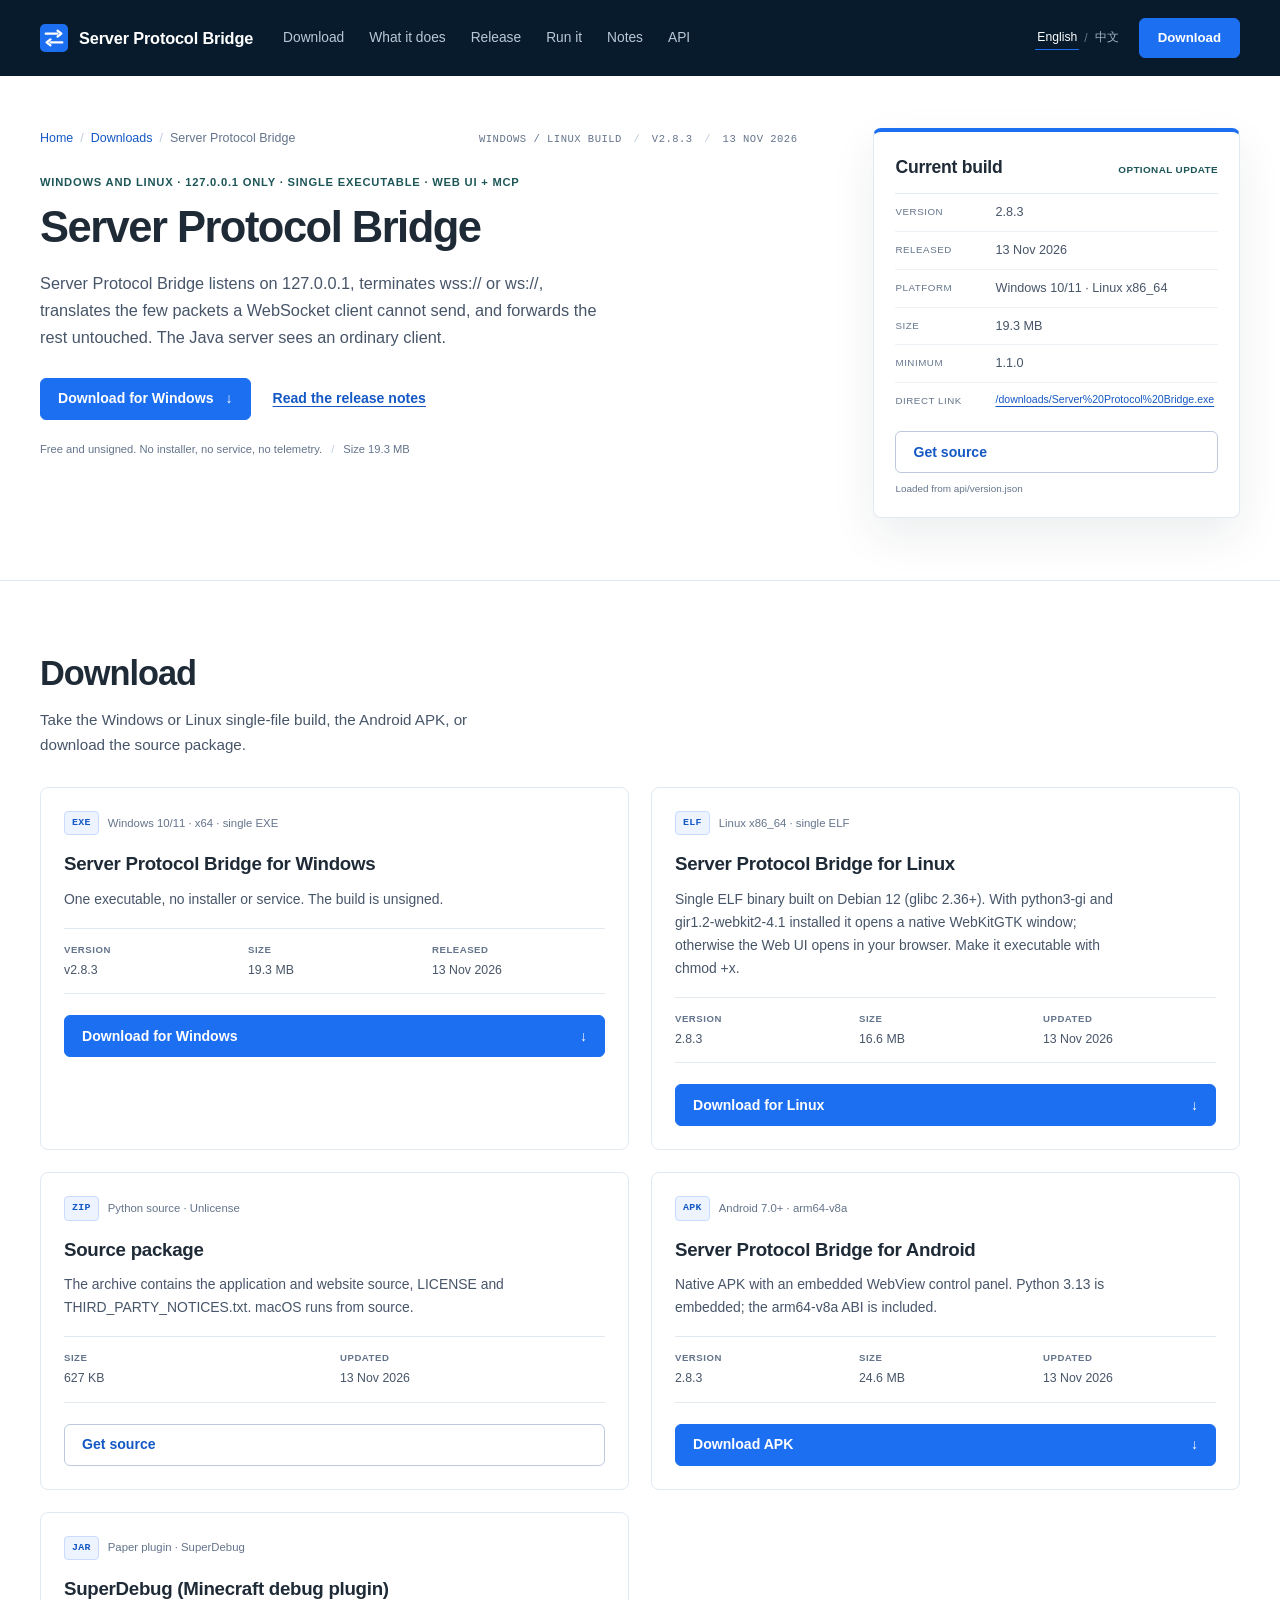
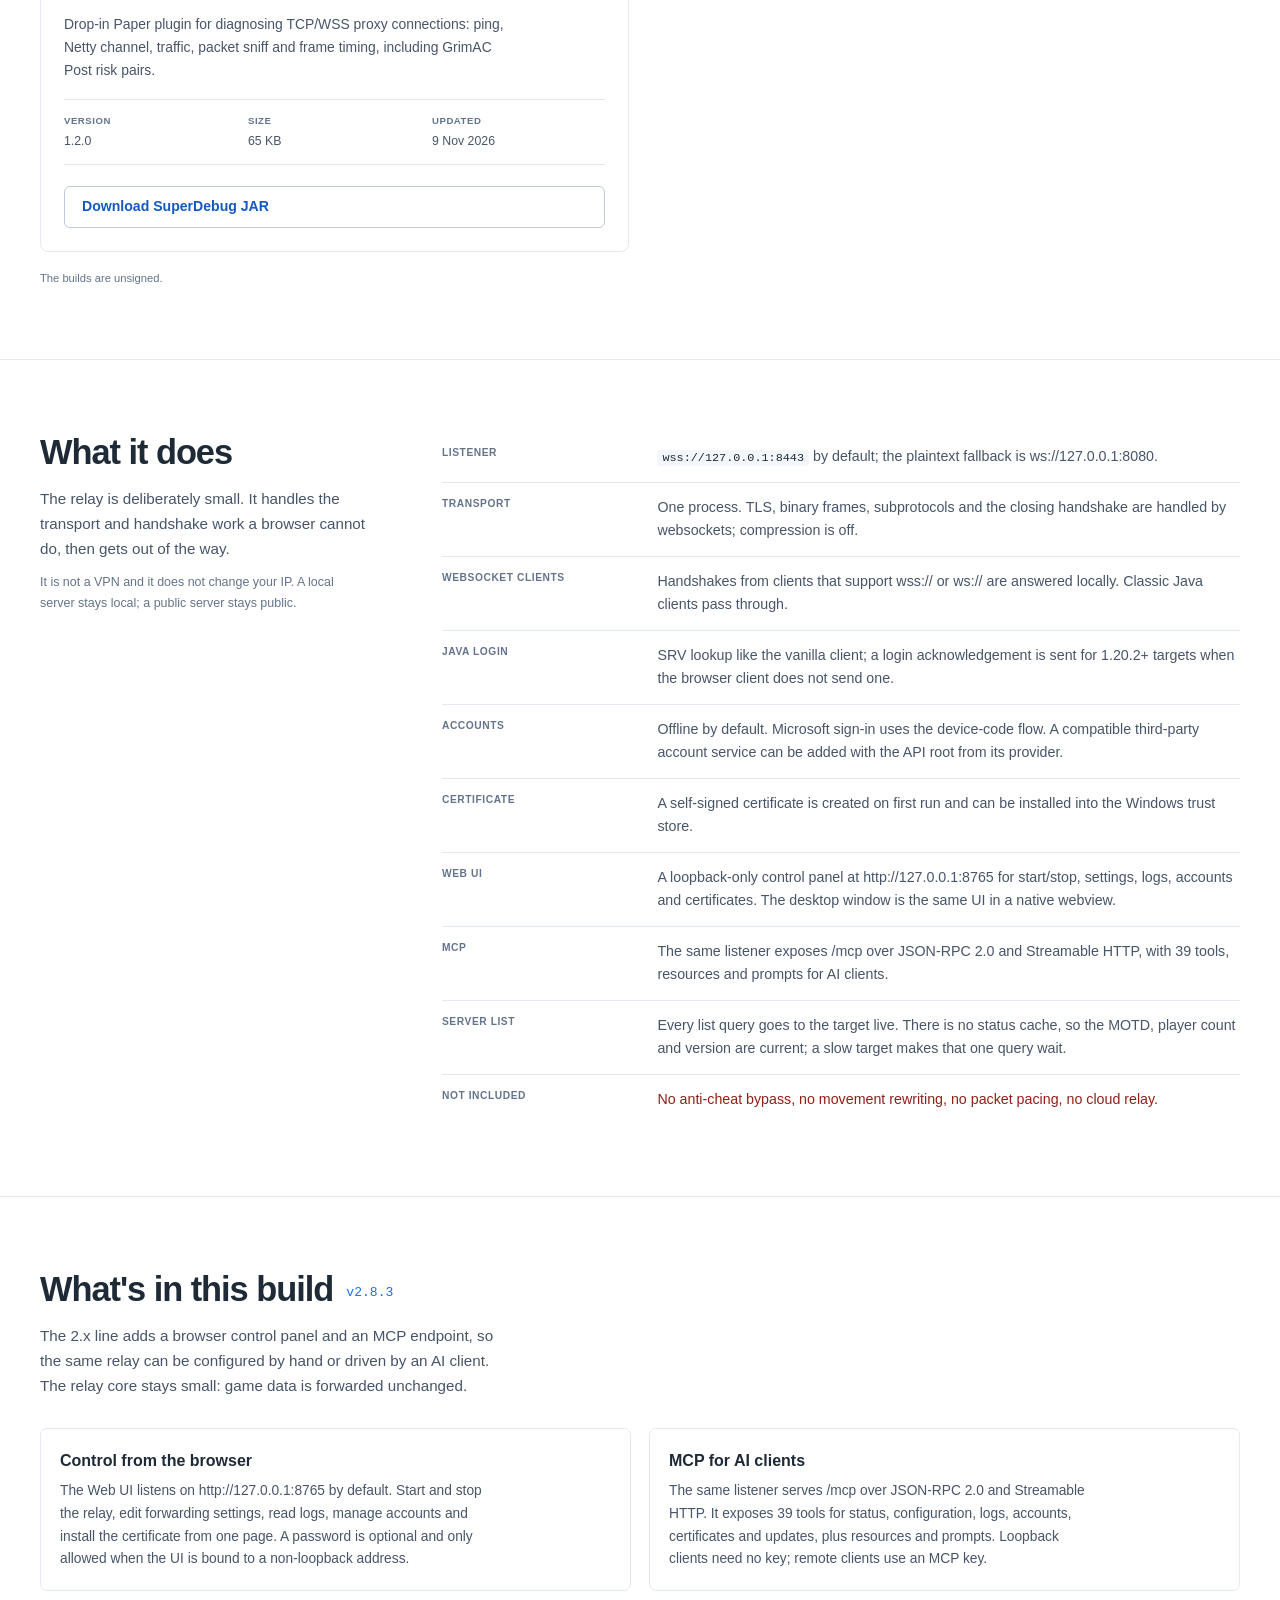
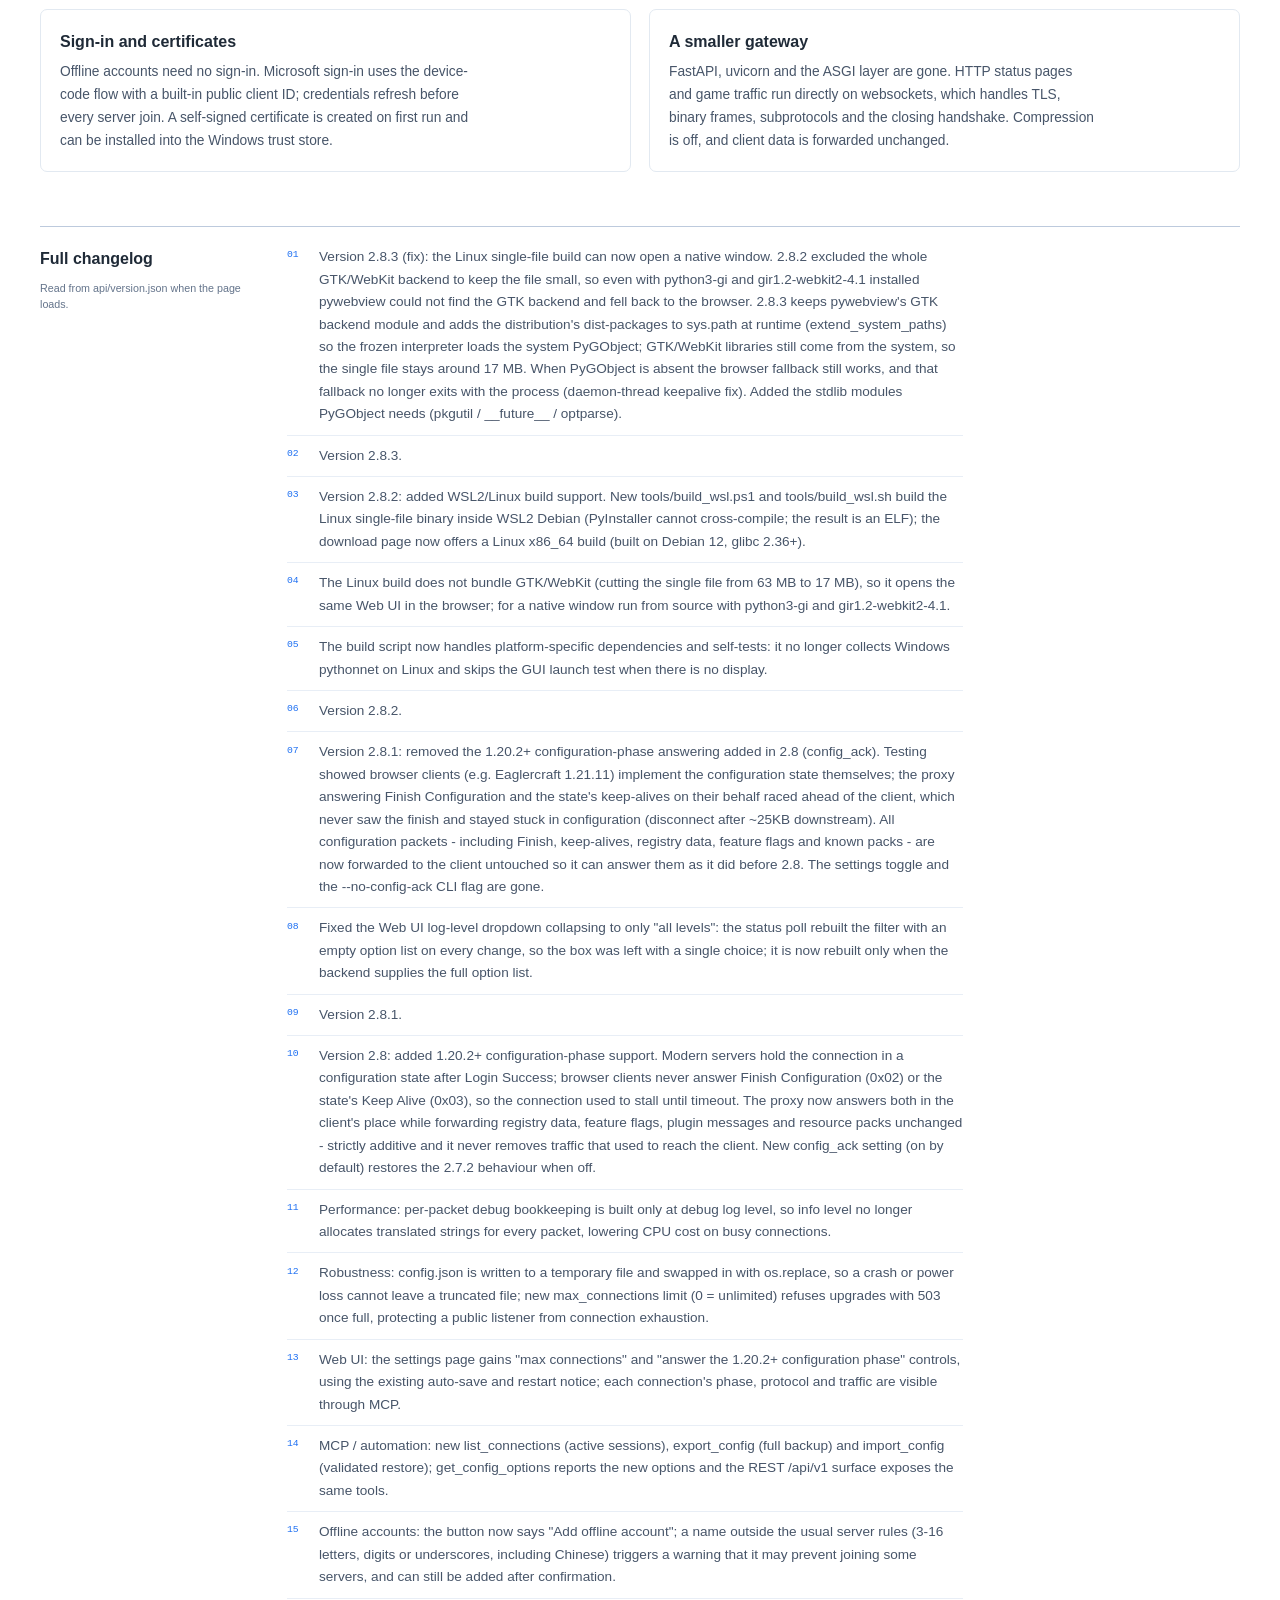
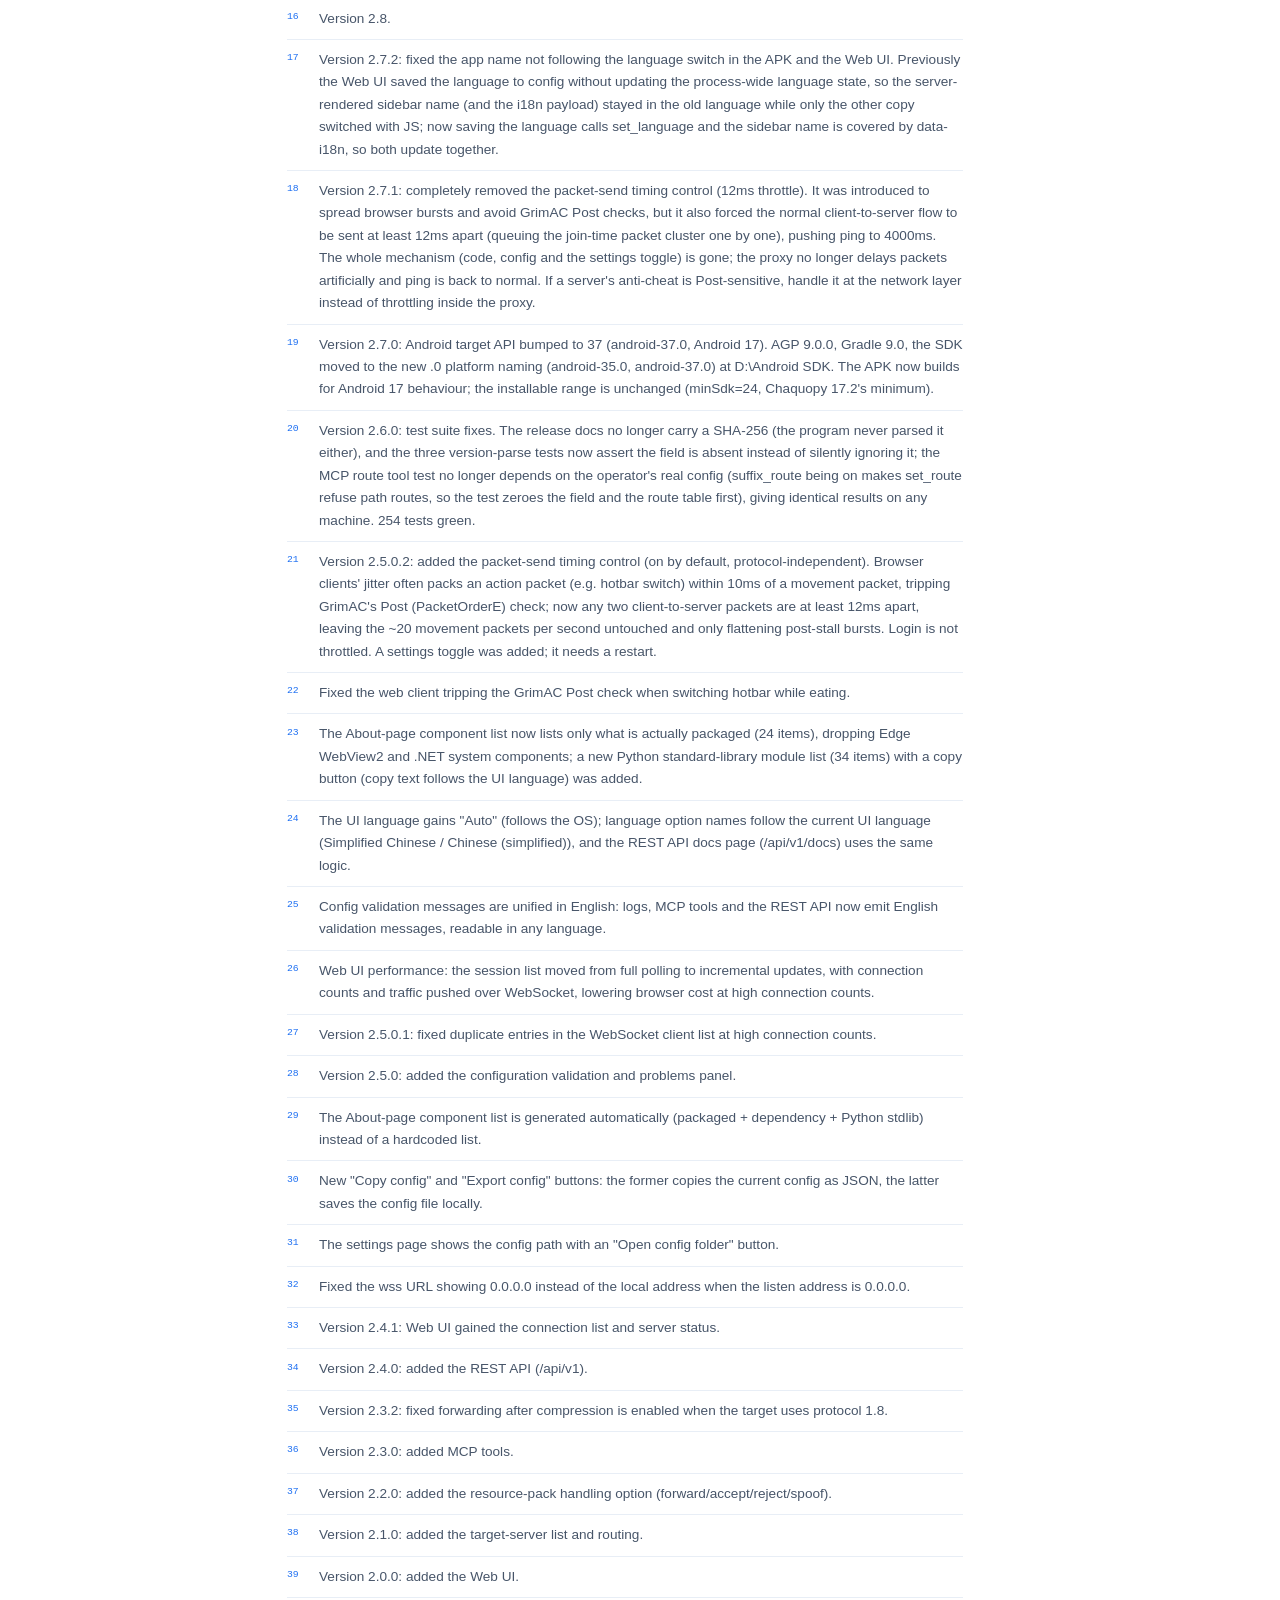
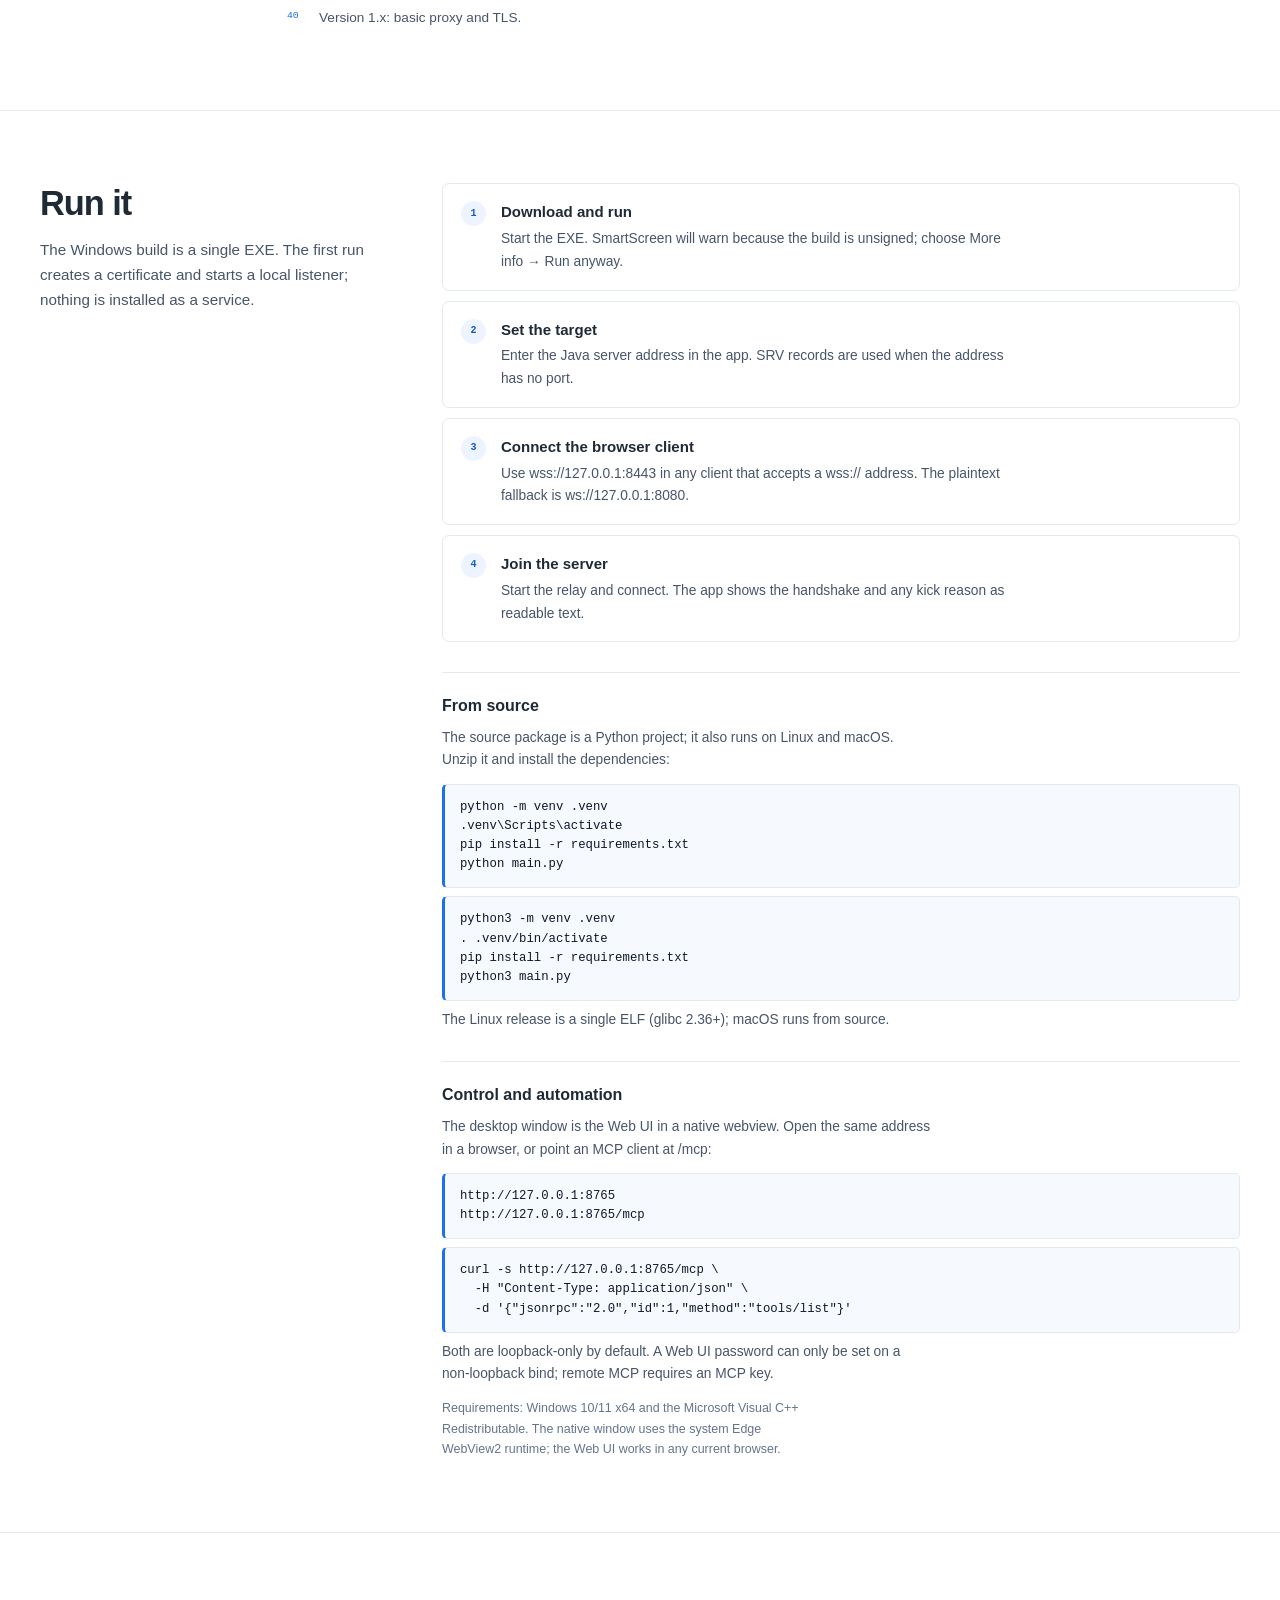
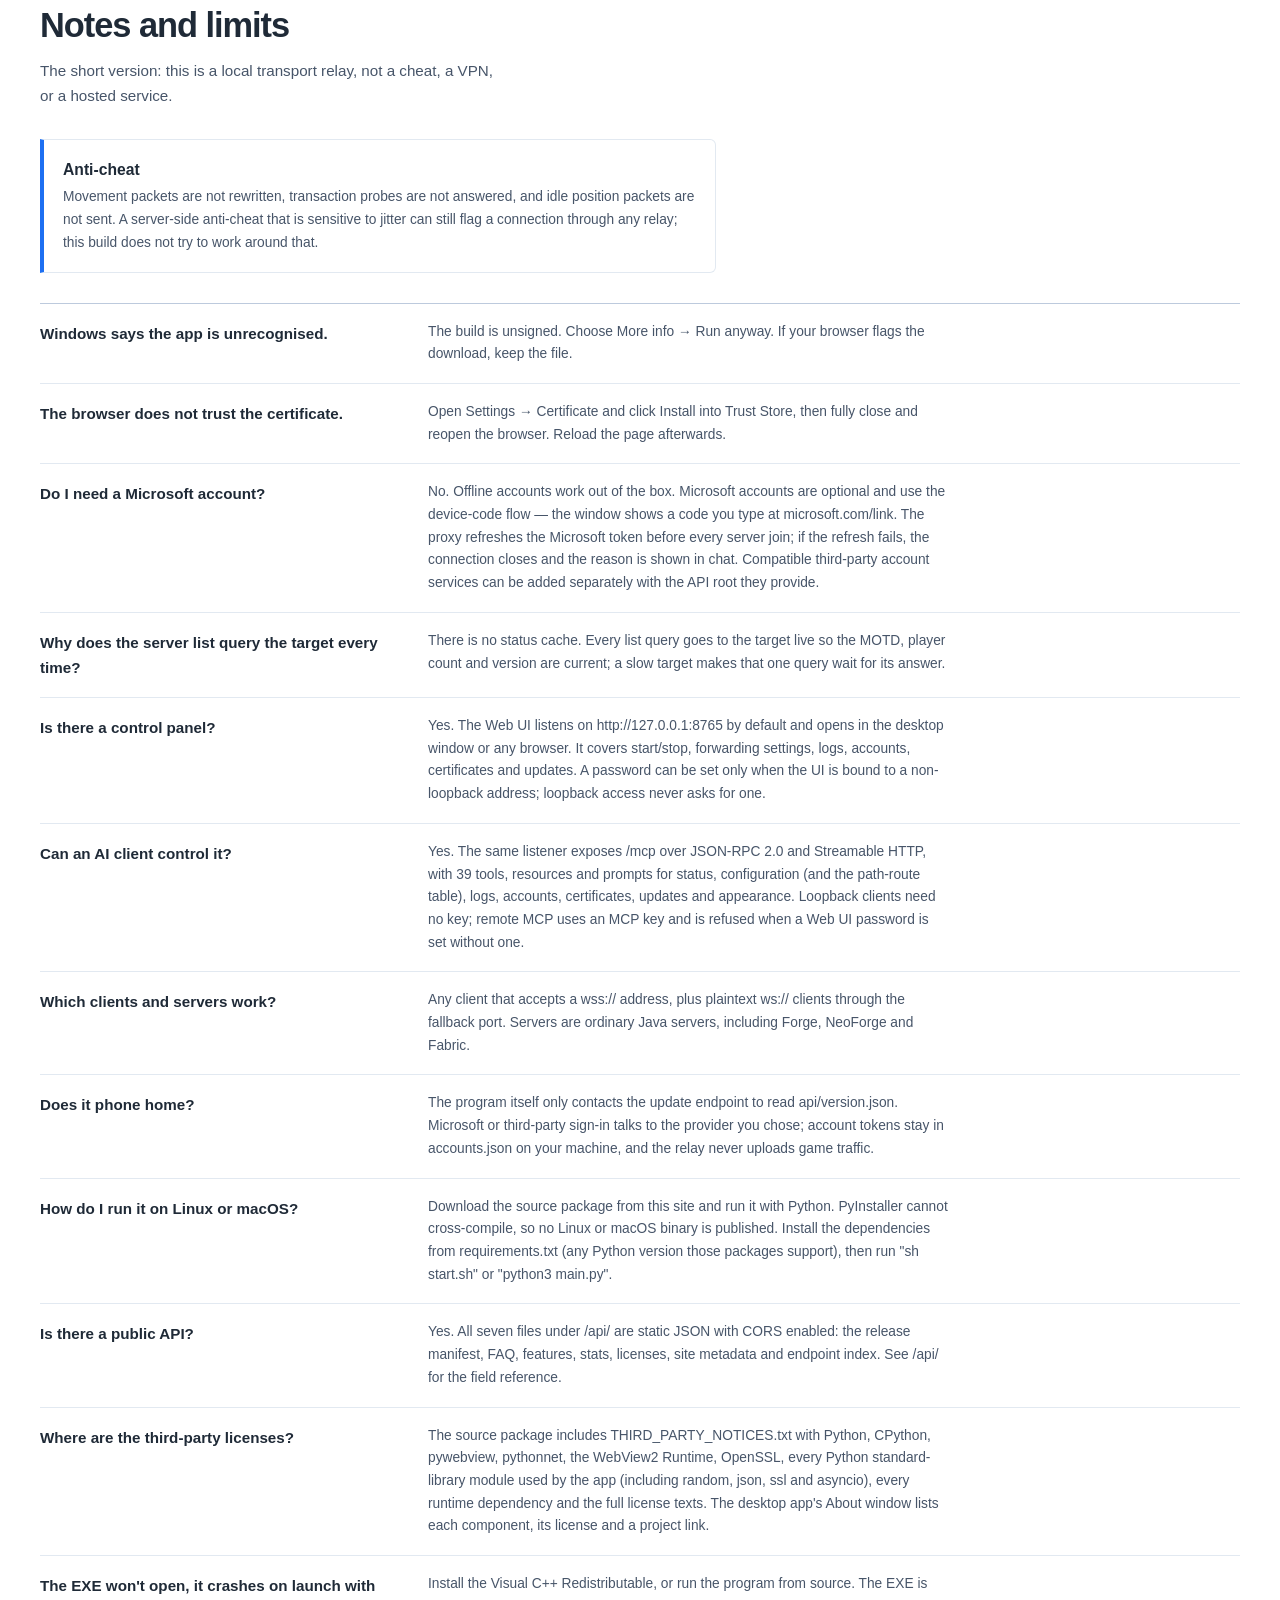
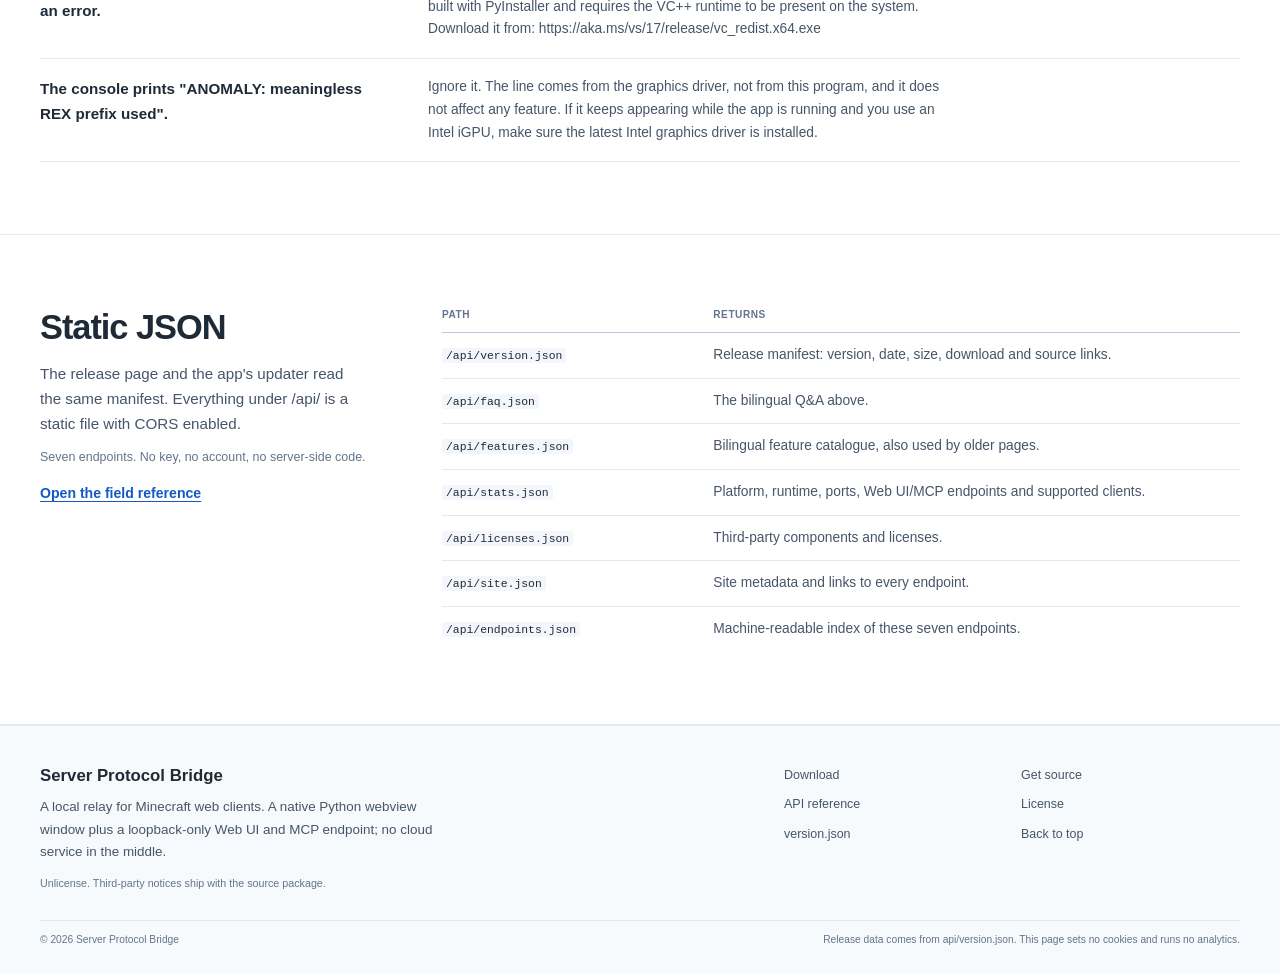
==== web/index.html @ 6452e36a "chore: add web update site and deploy scripts; ignore local config and build artifacts" ====
<!doctype html>
<html lang="en">
<head>
  <meta charset="utf-8">
  <meta name="viewport" content="width=device-width, initial-scale=1">
  <title data-i18n="page.title">Server Protocol Bridge — Downloads</title>
  <meta name="description" content="A local relay for Minecraft clients that use wss:// or ws://. Windows build, Web UI, MCP control, checksums, release notes and a static API." data-i18n-content="meta.description">
  <link rel="canonical" href="https://banbengengxinjiancha.pages.dev/">
  <meta property="og:type" content="website">
  <meta property="og:site_name" content="Server Protocol Bridge">
  <meta property="og:title" content="Server Protocol Bridge — Downloads">
  <meta property="og:description" content="A local relay for Minecraft web clients: Windows build, Web UI, MCP control, checksums and a static release API.">
  <meta property="og:url" content="https://banbengengxinjiancha.pages.dev/">
  <meta name="twitter:card" content="summary">
  <meta name="twitter:title" content="Server Protocol Bridge — Downloads">
  <meta name="twitter:description" content="A local relay for Minecraft web clients: Windows build, Web UI, MCP control, checksums and a static release API.">
  <meta name="color-scheme" content="light">
  <meta name="theme-color" content="#071b2c">
  <link rel="icon" href="icon.svg" type="image/svg+xml">
  <link rel="icon" href="favicon.ico" sizes="any">
  <link rel="stylesheet" href="assets/site.css?v=20261104">
</head>

<body id="top">
  <a class="skip" href="#content" data-i18n="skip">Skip to content</a>

  <header class="masthead">
    <div class="masthead-bar">
      <div class="shell masthead-bar-inner">
        <a class="wordmark" href="#top">
          <img class="wordmark-mark" src="icon.svg" alt="" width="28" height="28">
          <span data-i18n="brand">Server Protocol Bridge</span>
        </a>

        <nav class="section-index" aria-label="Sections" data-i18n-aria-label="nav.label">
          <a href="#download" data-i18n="nav.download">Download</a>
          <a href="#how" data-i18n="nav.how">What it does</a>
          <a href="#release" data-i18n="nav.release">Release</a>
          <a href="#start" data-i18n="nav.start">Run it</a>
          <a href="#notes" data-i18n="nav.notes">Notes</a>
          <a href="#api" data-i18n="nav.api">API</a>
        </nav>

        <div class="masthead-tools">
          <div class="language" role="group" aria-label="Language" data-i18n-aria-label="lang.label">
            <button type="button" data-lang="en" aria-pressed="true">English</button>
            <span aria-hidden="true">/</span>
            <button type="button" data-lang="zh" aria-pressed="false">中文</button>
          </div>
          <a class="header-cta" href="#download" data-i18n="nav.download">Download</a>
        </div>

        <details class="mobile-menu">
          <summary data-i18n="nav.menu">Menu</summary>
          <nav aria-label="Sections" data-i18n-aria-label="nav.label">
            <a href="#download" data-i18n="nav.download">Download</a>
            <a href="#how" data-i18n="nav.how">What it does</a>
            <a href="#release" data-i18n="nav.release">Release</a>
            <a href="#start" data-i18n="nav.start">Run it</a>
            <a href="#notes" data-i18n="nav.notes">Notes</a>
            <a href="#api" data-i18n="nav.api">API</a>
          </nav>
        </details>
      </div>
    </div>

    <div class="page-head">
      <div class="shell page-head-grid">
        <div class="masthead-copy">
          <div class="page-meta">
            <nav class="breadcrumb" aria-label="Breadcrumb">
              <a href="#top" data-i18n="hero.breadcrumbHome">Home</a>
              <span aria-hidden="true">/</span>
              <a href="#download" data-i18n="hero.breadcrumbDownloads">Downloads</a>
              <span aria-hidden="true">/</span>
              <span data-i18n="brand">Server Protocol Bridge</span>
            </nav>

            <p class="edition">
              <span data-i18n="edition.os">Windows / Linux build</span>
              <span class="sep" aria-hidden="true">/</span>
              <span id="edition-version">v—</span>
              <span class="sep" aria-hidden="true">/</span>
              <span id="edition-date">—</span>
            </p>
          </div>

          <p class="kicker" data-i18n="hero.kicker">Windows 10/11 · 127.0.0.1 only · single executable · Web UI + MCP</p>
          <h1 data-i18n="hero.heading">Server Protocol Bridge</h1>
          <p class="lead" data-i18n="hero.desc">Server Protocol Bridge listens on 127.0.0.1, terminates wss:// or ws://, translates the few packets a WebSocket client cannot send, and forwards the rest untouched. The Java server sees an ordinary client.</p>

          <div class="actions">
            <a class="button button-primary" href="/downloads/Server%20Protocol%20Bridge.exe" data-download-button data-fallback-url="/downloads/Server%20Protocol%20Bridge.exe" target="_blank" rel="noopener noreferrer">
              <span data-download-label data-i18n="action.download">Download for Windows</span>
              <span aria-hidden="true">↓</span>
            </a>
            <a class="text-link" href="#release" data-i18n="action.notes">Read the release notes</a>
          </div>

          <p class="fineprint">
            <span data-i18n="hero.note">Free and unsigned. No installer, no service, no telemetry.</span>
            <span aria-hidden="true">/</span>
            <span><span data-i18n="docket.size">Size</span> <span data-release-size>—</span></span>
          </p>
        </div>

        <aside class="docket" aria-labelledby="docket-title">
          <div class="docket-head">
            <h2 id="docket-title" data-i18n="docket.title">Current build</h2>
            <span class="policy" id="update-policy" data-i18n="release.optional">Optional update</span>
          </div>

          <dl class="docket-list">
            <div>
              <dt data-i18n="docket.version">Version</dt>
              <dd><span id="version">—</span></dd>
            </div>
            <div>
              <dt data-i18n="docket.released">Released</dt>
              <dd id="release-date">—</dd>
            </div>
            <div>
              <dt data-i18n="docket.platform">Platform</dt>
              <dd data-i18n="docket.platformValue">Windows 10/11 · Linux x86_64</dd>
            </div>
            <div>
              <dt data-i18n="docket.size">Size</dt>
              <dd id="file-size">—</dd>
            </div>
            <div>
              <dt data-i18n="docket.min">Minimum</dt>
              <dd id="min-version">—</dd>
            </div>
            <div>
              <dt data-i18n="docket.link">Direct link</dt>
              <dd><a class="direct-link" id="download-url" href="/downloads/Server%20Protocol%20Bridge.exe" data-fallback-url="/downloads/Server%20Protocol%20Bridge.exe" target="_blank" rel="noopener noreferrer">Server Protocol Bridge.exe</a></dd>
            </div>
          </dl>

          <div class="docket-actions">
            <a class="button button-secondary" id="source-button" href="/downloads/ServerProtocolBridge-2.8.3-source.zip" data-source-button data-fallback-url="/downloads/ServerProtocolBridge-2.8.3-source.zip" target="_blank" rel="noopener noreferrer">
              <span data-source-label data-i18n="action.source">Get source</span>
            </a>
            <p class="status" id="release-status" role="status" data-i18n="release.status">Reading api/version.json…</p>
          </div>
        </aside>
      </div>
    </div>
  </header>

  <main id="content">
    <section class="section download-section" id="download">
      <div class="shell">
        <header class="section-head section-head-wide download-head">
          <h2 data-i18n="download.title">Download</h2>
          <p class="section-lead" data-i18n="download.lead">Take the Windows single-file build, or download the source package to run on another platform.</p>
        </header>

        <div class="download-grid">
          <article class="download-card">
            <div class="download-card-top">
              <span class="file-badge">EXE</span>
              <span class="download-platform" data-i18n="download.windowsMeta">Windows 10/11 · x64 · single EXE</span>
            </div>
            <h3 data-i18n="download.windows">Server Protocol Bridge for Windows</h3>
            <p data-i18n="download.windowsBody">One executable, no installer or service. The build is unsigned.</p>
            <dl class="card-meta">
              <div>
                <dt data-i18n="docket.version">Version</dt>
                <dd><span data-download-meta-version>—</span></dd>
              </div>
              <div>
                <dt data-i18n="docket.size">Size</dt>
                <dd><span data-download-meta-size>—</span></dd>
              </div>
              <div>
                <dt data-i18n="docket.released">Released</dt>
                <dd><span data-download-meta-date>—</span></dd>
              </div>
            </dl>
            <a class="button button-primary" href="/downloads/Server%20Protocol%20Bridge.exe" data-download-button data-fallback-url="/downloads/Server%20Protocol%20Bridge.exe" target="_blank" rel="noopener noreferrer">
              <span data-download-label data-i18n="action.download">Download for Windows</span>
              <span aria-hidden="true">↓</span>
            </a>
          </article>

          <article class="download-card">
            <div class="download-card-top">
              <span class="file-badge">ELF</span>
              <span class="download-platform" data-i18n="download.linuxMeta">Linux x86_64 · single binary</span>
            </div>
            <h3 data-i18n="download.linux">Server Protocol Bridge for Linux</h3>
            <p data-i18n="download.linuxBody">Single ELF binary built on Debian 12 (glibc 2.36+). With python3-gi and gir1.2-webkit2-4.1 installed it opens a native WebKitGTK window; otherwise the Web UI opens in your browser. Make it executable with chmod +x.</p>
            <dl class="card-meta">
              <div>
                <dt data-i18n="docket.version">Version</dt>
                <dd><span data-linux-meta-version>—</span></dd>
              </div>
              <div>
                <dt data-i18n="docket.size">Size</dt>
                <dd><span data-linux-meta-size>—</span></dd>
              </div>
              <div>
                <dt data-i18n="docket.updated">Updated</dt>
                <dd><span data-linux-meta-date>—</span></dd>
              </div>
            </dl>
            <a class="button button-primary" href="/downloads/Server%20Protocol%20Bridge-linux-x86_64" data-linux-button data-fallback-url="/downloads/Server%20Protocol%20Bridge-linux-x86_64" target="_blank" rel="noopener noreferrer">
              <span data-linux-label data-i18n="action.linux">Download for Linux</span>
              <span aria-hidden="true">↓</span>
            </a>
          </article>

          <article class="download-card">
            <div class="download-card-top">
              <span class="file-badge">ZIP</span>
              <span class="download-platform" data-i18n="download.sourceMeta">Python source · Unlicense</span>
            </div>
            <h3 data-i18n="download.source">Source package</h3>
            <p data-i18n="download.sourceBody">The archive contains the application and website source, LICENSE and THIRD_PARTY_NOTICES.txt. macOS runs from source.</p>
            <dl class="card-meta">
              <div>
                <dt data-i18n="docket.size">Size</dt>
                <dd><span data-source-meta-size>—</span></dd>
              </div>
              <div>
                <dt data-i18n="docket.updated">Updated</dt>
                <dd><span data-source-meta-date>—</span></dd>
              </div>
            </dl>
            <a class="button button-secondary" href="/downloads/ServerProtocolBridge-2.8.3-source.zip" data-source-button data-fallback-url="/downloads/ServerProtocolBridge-2.8.3-source.zip" target="_blank" rel="noopener noreferrer">
              <span data-source-label data-i18n="action.source">Get source</span>
            </a>
          </article>

          <article class="download-card">
            <div class="download-card-top">
              <span class="file-badge">APK</span>
              <span class="download-platform" data-i18n="download.androidMeta">Android 7.0+ · arm64-v8a / x86_64</span>
            </div>
            <h3 data-i18n="download.android">Server Protocol Bridge for Android</h3>
            <p data-i18n="download.androidBody">Native APK with an embedded WebView control panel. Python 3.13 and both ABIs (arm64-v8a and x86_64) are in one file.</p>
            <dl class="card-meta">
              <div>
                <dt data-i18n="docket.version">Version</dt>
                <dd><span data-apk-meta-version>—</span></dd>
              </div>
              <div>
                <dt data-i18n="docket.size">Size</dt>
                <dd><span data-apk-meta-size>—</span></dd>
              </div>
              <div>
                <dt data-i18n="docket.updated">Updated</dt>
                <dd><span data-apk-meta-date>—</span></dd>
              </div>
            </dl>
            <a class="button button-primary" href="/downloads/Server%20Protocol%20Bridge.apk" data-apk-button data-fallback-url="/downloads/Server%20Protocol%20Bridge.apk" target="_blank" rel="noopener noreferrer">
              <span data-apk-label data-i18n="action.android">Download APK</span>
              <span aria-hidden="true">↓</span>
            </a>
          </article>

          <article class="download-card">
            <div class="download-card-top">
              <span class="file-badge">JAR</span>
              <span class="download-platform" data-i18n="download.superdebugMeta">Paper plugin · SuperDebug</span>
            </div>
            <h3 data-i18n="download.superdebug">SuperDebug (Minecraft debug plugin)</h3>
            <p data-i18n="download.superdebugBody">Drop-in Paper plugin for diagnosing TCP/WSS proxy connections: ping, Netty channel, traffic, packet sniff and frame timing, including GrimAC Post risk pairs.</p>
            <dl class="card-meta">
              <div>
                <dt data-i18n="docket.version">Version</dt>
                <dd><span data-superdebug-meta-version>—</span></dd>
              </div>
              <div>
                <dt data-i18n="docket.size">Size</dt>
                <dd><span data-superdebug-meta-size>—</span></dd>
              </div>
              <div>
                <dt data-i18n="docket.updated">Updated</dt>
                <dd><span data-superdebug-meta-date>—</span></dd>
              </div>
            </dl>
            <a class="button button-secondary" href="/downloads/SuperDebug-1.2.0.jar" data-superdebug-button data-fallback-url="/downloads/SuperDebug-1.2.0.jar" target="_blank" rel="noopener noreferrer">
              <span data-superdebug-label data-i18n="action.superdebug">Download SuperDebug JAR</span>
            </a>
          </article>
        </div>

        <p class="download-note" data-i18n="download.note">The builds are unsigned.</p>

        <noscript>
          <p class="download-note">JavaScript is disabled. Direct downloads: <a href="/downloads/Server%20Protocol%20Bridge.exe">Windows EXE</a> · <a href="/downloads/Server%20Protocol%20Bridge-linux-x86_64">Linux ELF</a> · <a href="/downloads/Server%20Protocol%20Bridge.apk">Android APK</a> · <a href="/downloads/ServerProtocolBridge-2.8.3-source.zip">source ZIP</a> · <a href="/downloads/SuperDebug-1.2.0.jar">SuperDebug JAR</a>.</p>
        </noscript>
      </div>
    </section>

    <section class="section" id="how">
      <div class="shell section-grid">
        <header class="section-head">
          <h2 data-i18n="how.title">What it does</h2>
          <p class="section-lead" data-i18n="how.lead">The relay is deliberately small. It handles the transport and handshake work a browser cannot do, then gets out of the way.</p>
          <p class="section-note" data-i18n="how.note">It is not a VPN and it does not change your IP. A local server stays local; a public server stays public.</p>
        </header>

        <div class="section-body">
          <table class="spec-table">
            <tbody>
              <tr>
                <th scope="row" data-i18n="how.listener">Listener</th>
                <td><code>wss://127.0.0.1:8443</code> <span data-i18n="how.listenerNote">by default; the plaintext fallback is ws://127.0.0.1:8080.</span></td>
              </tr>
              <tr>
                <th scope="row" data-i18n="how.transport">Transport</th>
                <td data-i18n="how.transportBody">One process. TLS, binary frames, subprotocols and the closing handshake are handled by websockets; compression is off.</td>
              </tr>
              <tr>
                <th scope="row" data-i18n="how.browser">WebSocket clients</th>
                <td data-i18n="how.browserBody">Handshakes from clients that support wss:// or ws:// are answered locally. Classic Java clients pass through.</td>
              </tr>
              <tr>
                <th scope="row" data-i18n="how.login">Java login</th>
                <td data-i18n="how.loginBody">SRV lookup like the vanilla client; a login acknowledgement is sent for 1.20.2+ targets when the browser client does not send one.</td>
              </tr>
              <tr>
                <th scope="row" data-i18n="how.accounts">Accounts</th>
                <td data-i18n="how.accountsBody">Offline by default. Microsoft sign-in uses the device-code flow. A compatible third-party account service can be added with the API root from its provider.</td>
              </tr>
              <tr>
                <th scope="row" data-i18n="how.certificate">Certificate</th>
                <td data-i18n="how.certificateBody">A self-signed certificate is created on first run and can be installed into the Windows trust store.</td>
              </tr>
              <tr>
                <th scope="row" data-i18n="how.webui">Web UI</th>
                <td data-i18n="how.webuiBody">A loopback-only control panel at http://127.0.0.1:8765 for start/stop, settings, logs, accounts and certificates. The desktop window is the same UI in a native webview.</td>
              </tr>
              <tr>
                <th scope="row" data-i18n="how.mcp">MCP</th>
                <td data-i18n="how.mcpBody">The same listener exposes /mcp over JSON-RPC 2.0 and Streamable HTTP, with 39 tools, resources and prompts for AI clients.</td>
              </tr>
              <tr>
                <th scope="row" data-i18n="how.serverList">Server list</th>
                <td data-i18n="how.serverListBody">Every list query goes to the target live. There is no status cache, so the MOTD, player count and version are current; a slow target makes that one query wait.</td>
              </tr>
              <tr class="is-limit">
                <th scope="row" data-i18n="how.excluded">Not included</th>
                <td data-i18n="how.excludedBody">No anti-cheat bypass, no movement rewriting, no packet pacing, no cloud relay.</td>
              </tr>
            </tbody>
          </table>
        </div>
      </div>
    </section>

    <section class="section section-alt" id="release">
      <div class="shell">
        <header class="section-head section-head-wide">
          <h2>
            <span data-i18n="release.title">What's in this build</span>
            <span class="version-inline" id="release-title-version">v—</span>
          </h2>
          <p class="section-lead" data-i18n="release.lead">The 2.x line adds a browser control panel and an MCP endpoint, so the same relay can be configured by hand or driven by an AI client. The relay core stays small: game data is forwarded unchanged.</p>
        </header>

        <div class="changes">
          <article class="change">
            <h3 data-i18n="release.c1.title">Control from the browser</h3>
            <p data-i18n="release.c1.body">The Web UI listens on http://127.0.0.1:8765 by default. Start and stop the relay, edit forwarding settings, read logs, manage accounts and install the certificate from one page. A password is optional and only allowed when the UI is bound to a non-loopback address.</p>
          </article>

          <article class="change">
            <h3 data-i18n="release.c2.title">MCP for AI clients</h3>
            <p data-i18n="release.c2.body">The same listener serves /mcp over JSON-RPC 2.0 and Streamable HTTP. It exposes 39 tools for status, configuration, logs, accounts, certificates and updates, plus resources and prompts. Loopback clients need no key; remote clients use an MCP key.</p>
          </article>

          <article class="change">
            <h3 data-i18n="release.c3.title">Sign-in and certificates</h3>
            <p data-i18n="release.c3.body">Offline accounts need no sign-in. Microsoft sign-in uses the device-code flow with a built-in public client ID; credentials refresh before every server join. A self-signed certificate is created on first run and can be installed into the Windows trust store.</p>
          </article>

          <article class="change">
            <h3 data-i18n="release.c4.title">A smaller gateway</h3>
            <p data-i18n="release.c4.body">FastAPI, uvicorn and the ASGI layer are gone. HTTP status pages and game traffic run directly on websockets, which handles TLS, binary frames, subprotocols and the closing handshake. Compression is off, and client data is forwarded unchanged.</p>
          </article>
        </div>

        <div class="changelog-block">
          <div class="changelog-head">
            <h3 data-i18n="release.notesTitle">Full changelog</h3>
            <p data-i18n="release.notesSource">Read from api/version.json when the page loads.</p>
          </div>
          <div class="changelog" id="changelog"></div>
        </div>
      </div>
    </section>

    <section class="section" id="start">
      <div class="shell section-grid">
        <header class="section-head">
          <h2 data-i18n="start.title">Run it</h2>
          <p class="section-lead" data-i18n="start.lead">The Windows build is a single EXE. The first run creates a certificate and starts a local listener; nothing is installed as a service.</p>
        </header>

        <div class="section-body">
          <ol class="steps-list">
            <li>
              <h3 data-i18n="start.step1.title">Download and run</h3>
              <p data-i18n="start.step1.body">Start the EXE. SmartScreen will warn because the build is unsigned; choose More info → Run anyway.</p>
            </li>
            <li>
              <h3 data-i18n="start.step2.title">Set the target</h3>
              <p data-i18n="start.step2.body">Enter the Java server address in the app. SRV records are used when the address has no port.</p>
            </li>
            <li>
              <h3 data-i18n="start.step3.title">Connect the browser client</h3>
              <p data-i18n="start.step3.body">Use wss://127.0.0.1:8443 in any client that accepts a wss:// address. The plaintext fallback is ws://127.0.0.1:8080.</p>
            </li>
            <li>
              <h3 data-i18n="start.step4.title">Join the server</h3>
              <p data-i18n="start.step4.body">Start the relay and connect. The app shows the handshake and any kick reason as readable text.</p>
            </li>
          </ol>

          <div class="source-block">
            <h3 data-i18n="start.sourceTitle">From source</h3>
            <p data-i18n="start.sourceLead">The source package is a Python project; it also runs on Linux and macOS. Unzip it and install the dependencies:</p>
            <pre><code>python -m venv .venv
.venv\Scripts\activate
pip install -r requirements.txt
python main.py</code></pre>
            <pre><code>python3 -m venv .venv
. .venv/bin/activate
pip install -r requirements.txt
python3 main.py</code></pre>
            <p class="section-note" data-i18n="start.note">The Linux release is a single ELF (glibc 2.36+); macOS runs from source.</p>
          </div>

          <div class="source-block">
            <h3 data-i18n="start.controlTitle">Control and automation</h3>
            <p data-i18n="start.controlLead">The desktop window is the Web UI in a native webview. Open the same address in a browser, or point an MCP client at /mcp:</p>
            <pre><code>http://127.0.0.1:8765
http://127.0.0.1:8765/mcp</code></pre>
            <pre><code>curl -s http://127.0.0.1:8765/mcp \
  -H "Content-Type: application/json" \
  -d '{"jsonrpc":"2.0","id":1,"method":"tools/list"}'</code></pre>
            <p class="section-note" data-i18n="start.controlNote">Both are loopback-only by default. A Web UI password can only be set on a non-loopback bind; remote MCP requires an MCP key.</p>
          </div>

          <p class="section-note" data-i18n="start.requirements">Requirements: Windows 10/11 x64 and the Microsoft Visual C++ Redistributable. The native window uses the system Edge WebView2 runtime; the Web UI works in any current browser.</p>
        </div>
      </div>
    </section>

    <section class="section section-alt" id="notes">
      <div class="shell">
        <header class="section-head section-head-wide">
          <h2 data-i18n="notes.title">Notes and limits</h2>
          <p class="section-lead" data-i18n="notes.lead">The short version: this is a local transport relay, not a cheat, a VPN, or a hosted service.</p>
        </header>

        <div class="limit">
          <h3 data-i18n="notes.antiCheatTitle">Anti-cheat</h3>
          <p data-i18n="notes.antiCheatBody">Movement packets are not rewritten, transaction probes are not answered, and idle position packets are not sent. A server-side anti-cheat that is sensitive to jitter can still flag a connection through any relay; this build does not try to work around that.</p>
        </div>

        <div class="faq-list" id="faq-list" aria-live="polite">
          <p class="faq-state" data-i18n="faq.loading">Loading FAQ …</p>
        </div>
      </div>
    </section>

    <section class="section" id="api">
      <div class="shell section-grid">
        <header class="section-head">
          <h2 data-i18n="api.title">Static JSON</h2>
          <p class="section-lead" data-i18n="api.lead">The release page and the app's updater read the same manifest. Everything under /api/ is a static file with CORS enabled.</p>
          <p class="section-note" data-i18n="api.note">Seven endpoints. No key, no account, no server-side code.</p>
          <a class="text-link" href="api/" data-i18n="api.docs">Open the field reference</a>
        </header>

        <div class="section-body">
          <table class="endpoint-table">
            <thead>
              <tr>
                <th scope="col" data-i18n="api.path">Path</th>
                <th scope="col" data-i18n="api.returns">Returns</th>
              </tr>
            </thead>
            <tbody>
              <tr>
                <td><code>/api/version.json</code></td>
                <td data-i18n="api.version">Release manifest: version, date, size, download and source links.</td>
              </tr>
              <tr>
                <td><code>/api/faq.json</code></td>
                <td data-i18n="api.faq">The bilingual Q&amp;A above.</td>
              </tr>
              <tr>
                <td><code>/api/features.json</code></td>
                <td data-i18n="api.features">Bilingual feature catalogue, also used by older pages.</td>
              </tr>
              <tr>
                <td><code>/api/stats.json</code></td>
                <td data-i18n="api.stats">Platform, runtime, ports, Web UI/MCP endpoints and supported clients.</td>
              </tr>
              <tr>
                <td><code>/api/licenses.json</code></td>
                <td data-i18n="api.licenses">Third-party components and licenses.</td>
              </tr>
              <tr>
                <td><code>/api/site.json</code></td>
                <td data-i18n="api.site">Site metadata and links to every endpoint.</td>
              </tr>
              <tr>
                <td><code>/api/endpoints.json</code></td>
                <td data-i18n="api.endpoints">Machine-readable index of these seven endpoints.</td>
              </tr>
            </tbody>
          </table>
        </div>
      </div>
    </section>
  </main>

  <footer class="colophon">
    <div class="shell colophon-grid">
      <div class="colophon-main">
        <p class="colophon-name" data-i18n="brand">Server Protocol Bridge</p>
        <p class="colophon-statement" data-i18n="footer.statement">A local relay for Minecraft web clients. A native Python webview window plus a loopback-only Web UI and MCP endpoint; no cloud service in the middle.</p>
        <p class="colophon-fineprint" data-i18n="footer.licenseLine">Unlicense. Third-party notices ship with the source package.</p>
      </div>

      <nav class="colophon-links" aria-label="Links" data-i18n-aria-label="footer.links">
        <a href="#download" data-i18n="footer.download">Download</a>
        <a href="/downloads/ServerProtocolBridge-2.8.3-source.zip" data-source-button data-fallback-url="/downloads/ServerProtocolBridge-2.8.3-source.zip" target="_blank" rel="noopener noreferrer"><span data-source-label data-i18n="action.source">Get source</span></a>
        <a href="api/" data-i18n="footer.api">API reference</a>
        <a href="LICENSE" target="_blank" rel="noopener noreferrer" data-i18n="footer.license">License</a>
        <a href="api/version.json" data-i18n="footer.version">version.json</a>
        <a href="#top" data-i18n="footer.top">Back to top</a>
      </nav>
    </div>

    <div class="shell colophon-bottom">
      <span data-i18n="footer.rights">© 2026 Server Protocol Bridge</span>
      <span data-i18n="footer.note">Release data comes from api/version.json. This page sets no cookies and runs no analytics.</span>
    </div>
  </footer>

  <script src="i18n.js?v=20261104"></script>
  <script src="assets/app.js?v=20261104"></script>
</body>
</html>
---- web/assets/site.css ----
:root {
  --paper: #ffffff;
  --paper-deep: #f7fafc;
  --paper-raised: #ffffff;
  --ink: #1f2a37;
  --ink-soft: #475569;
  --muted: #64748b;
  --rule: #e2e9f1;
  --rule-strong: #bdcadd;
  --navy: #071b2c;
  --navy-soft: #0d2942;
  --blue: #1d6ff2;
  --blue-dark: #1458c4;
  --blue-wash: #eef4ff;
  --teal: #1e5658;
  --brick: #b42318;
  --brick-dark: #912018;
  --moss: #1e5658;
  --sans: "Poppins", "Segoe UI Variable", "Segoe UI", "Helvetica Neue", Arial, "Noto Sans SC", "Microsoft YaHei", sans-serif;
  --serif: var(--sans);
  --mono: "Cascadia Mono", "SFMono-Regular", Consolas, "Liberation Mono", monospace;
  --shell: 1200px;
  --shadow: 0 18px 45px rgba(15, 35, 55, 0.08);
}

*,
*::before,
*::after {
  box-sizing: border-box;
}

html {
  background: var(--paper);
}

body {
  margin: 0;
  background: var(--paper);
  color: var(--ink);
  font-family: var(--sans);
  font-size: 16px;
  line-height: 1.65;
  -webkit-font-smoothing: antialiased;
  text-rendering: optimizeLegibility;
}

img,
svg {
  display: block;
  max-width: 100%;
}

a {
  color: var(--blue-dark);
  text-decoration-thickness: 1px;
  text-underline-offset: 3px;
}

a:hover {
  color: var(--blue);
}

button {
  font: inherit;
}

code,
pre {
  font-family: var(--mono);
}

::selection {
  background: #cfe1ff;
  color: var(--ink);
}

:focus-visible {
  outline: 2px solid var(--blue);
  outline-offset: 3px;
}

[hidden] {
  display: none !important;
}

.shell {
  width: min(calc(100% - 48px), var(--shell));
  margin: 0 auto;
}

.skip {
  position: absolute;
  top: -80px;
  left: 16px;
  z-index: 60;
  padding: 8px 12px;
  background: var(--navy);
  color: #ffffff;
  font-size: 0.78rem;
  text-decoration: none;
}

.skip:focus {
  top: 12px;
  color: #ffffff;
}

/* ---------- Header ---------- */

.masthead {
  background: var(--navy);
}

.masthead-bar {
  background: var(--navy);
  color: #ffffff;
}

.masthead-bar-inner {
  display: flex;
  align-items: center;
  gap: 30px;
  min-height: 76px;
}

.wordmark {
  display: inline-flex;
  align-items: center;
  gap: 11px;
  flex: none;
  color: var(--ink);
  font-size: 1.02rem;
  font-weight: 600;
  letter-spacing: -0.01em;
  text-decoration: none;
}

.masthead-bar .wordmark,
.masthead-meta .wordmark {
  color: #ffffff;
}

.masthead-bar .wordmark:hover,
.masthead-meta .wordmark:hover {
  color: #ffffff;
}

.wordmark-mark {
  width: 28px;
  height: 28px;
  flex: none;
  border-radius: 5px;
}

.section-index {
  display: flex;
  align-items: center;
  gap: 25px;
  min-width: 0;
}

.section-index a {
  color: #b9c8d8;
  font-size: 0.86rem;
  font-weight: 500;
  text-decoration: none;
  white-space: nowrap;
}

.section-index a:hover {
  color: #ffffff;
}

.masthead-tools {
  display: flex;
  align-items: center;
  gap: 18px;
  margin-left: auto;
  flex: none;
}

.language {
  display: flex;
  align-items: center;
  gap: 5px;
  color: #63758a;
  font-size: 0.76rem;
}

.language button {
  border: 0;
  border-bottom: 1px solid transparent;
  background: none;
  color: #9fb1c4;
  padding: 1px 2px;
  cursor: pointer;
  text-decoration: none;
}

.language button:hover {
  color: #ffffff;
}

.language button[aria-pressed="true"] {
  color: #ffffff;
  border-bottom-color: var(--blue);
}

.header-cta {
  display: inline-flex;
  align-items: center;
  justify-content: center;
  min-height: 38px;
  padding: 8px 18px;
  border: 1px solid var(--blue);
  border-radius: 6px;
  background: var(--blue);
  color: #ffffff;
  font-size: 0.83rem;
  font-weight: 600;
  text-decoration: none;
}

.header-cta:hover {
  border-color: #ffffff;
  background: #ffffff;
  color: var(--navy);
}

.mobile-menu {
  display: none;
  position: relative;
  margin-left: auto;
}

.mobile-menu summary {
  padding: 7px 10px;
  border: 1px solid #36506a;
  border-radius: 5px;
  color: #ffffff;
  cursor: pointer;
  font-size: 0.78rem;
  list-style: none;
  white-space: nowrap;
}

.mobile-menu summary::-webkit-details-marker {
  display: none;
}

.mobile-menu nav {
  position: absolute;
  top: calc(100% + 10px);
  right: 0;
  z-index: 50;
  display: grid;
  width: 218px;
  padding: 8px;
  border: 1px solid #29445e;
  border-radius: 7px;
  background: var(--navy-soft);
  box-shadow: 0 18px 36px rgba(0, 0, 0, 0.28);
}

.mobile-menu nav a {
  padding: 9px 11px;
  border-radius: 4px;
  color: #d6e1ec;
  font-size: 0.86rem;
  text-decoration: none;
}

.mobile-menu nav a:hover {
  background: #163752;
  color: #ffffff;
}

/* API-only header, which has no page-head wrapper. */
.masthead-meta {
  display: flex;
  align-items: center;
  flex-wrap: wrap;
  gap: 12px 20px;
  min-height: 76px;
  color: #ffffff;
}

.masthead-meta .edition {
  color: #9fb1c4;
}

.masthead-meta .language {
  margin-left: auto;
}

.masthead-meta .edition .sep {
  color: #587089;
}

/* ---------- Page introduction ---------- */

.page-head {
  background: #ffffff;
}

.page-head-grid {
  display: grid;
  grid-template-columns: minmax(0, 1.55fr) minmax(290px, 0.75fr);
  align-items: start;
  gap: clamp(36px, 6vw, 76px);
  padding: clamp(30px, 5vw, 52px) 0 clamp(38px, 6vw, 62px);
}

.masthead-copy {
  min-width: 0;
}

.page-meta {
  display: flex;
  align-items: baseline;
  justify-content: space-between;
  flex-wrap: wrap;
  gap: 8px 20px;
  margin-bottom: 24px;
}

.breadcrumb {
  display: flex;
  align-items: center;
  flex-wrap: wrap;
  gap: 7px;
  color: var(--muted);
  font-size: 0.78rem;
}

.breadcrumb a {
  color: var(--blue-dark);
  text-decoration: none;
}

.breadcrumb a:hover {
  text-decoration: underline;
}

.breadcrumb span[aria-hidden="true"] {
  color: var(--rule-strong);
}

.edition {
  margin: 0;
  color: var(--muted);
  font-family: var(--mono);
  font-size: 0.66rem;
  letter-spacing: 0.045em;
  text-transform: uppercase;
}

.edition .sep {
  margin: 0 0.45em;
  color: var(--rule-strong);
}

.kicker {
  margin: 0 0 12px;
  color: var(--teal);
  font-size: 0.7rem;
  font-weight: 600;
  letter-spacing: 0.07em;
  text-transform: uppercase;
}

h1 {
  max-width: 22ch;
  margin: 0;
  color: var(--ink);
  font-size: clamp(2rem, 3.4vw, 2.8rem);
  font-weight: 600;
  letter-spacing: -0.035em;
  line-height: 1.12;
  text-wrap: balance;
}

.lead {
  max-width: 62ch;
  margin: 18px 0 0;
  color: var(--ink-soft);
  font-size: 1.02rem;
}

.actions {
  display: flex;
  align-items: center;
  flex-wrap: wrap;
  gap: 13px 22px;
  margin-top: 27px;
}

.button {
  display: inline-flex;
  align-items: center;
  justify-content: space-between;
  gap: 12px;
  min-height: 42px;
  padding: 10px 17px;
  border: 1px solid transparent;
  border-radius: 6px;
  font-size: 0.88rem;
  font-weight: 600;
  line-height: 1.2;
  text-decoration: none;
}

.button-primary {
  background: var(--blue);
  border-color: var(--blue);
  color: #ffffff;
}

.button-primary:hover {
  background: var(--blue-dark);
  border-color: var(--blue-dark);
  color: #ffffff;
}

.button-secondary {
  background: #ffffff;
  border-color: var(--rule-strong);
  color: var(--blue-dark);
}

.button-secondary:hover {
  border-color: var(--blue);
  background: var(--blue-wash);
  color: var(--blue-dark);
}

.button.is-disabled,
.button[aria-disabled="true"] {
  opacity: 0.55;
  cursor: not-allowed;
}

.text-link {
  color: var(--blue-dark);
  font-size: 0.88rem;
  font-weight: 600;
}

.fineprint {
  display: flex;
  flex-wrap: wrap;
  gap: 5px 9px;
  margin: 20px 0 0;
  color: var(--muted);
  font-size: 0.7rem;
}

.fineprint span[aria-hidden="true"] {
  color: var(--rule-strong);
}

/* ---------- Current build sidebar ---------- */

.docket {
  min-width: 0;
  padding: 21px 21px 20px;
  border: 1px solid var(--rule);
  border-top: 4px solid var(--blue);
  border-radius: 8px;
  background: #ffffff;
  box-shadow: var(--shadow);
}

.docket-head {
  display: flex;
  align-items: baseline;
  justify-content: space-between;
  gap: 12px;
  padding-bottom: 11px;
  border-bottom: 1px solid var(--rule);
}

.docket h2 {
  margin: 0;
  color: var(--ink);
  font-size: 1.1rem;
  font-weight: 600;
  letter-spacing: -0.015em;
}

.policy {
  color: var(--teal);
  font-size: 0.62rem;
  font-weight: 600;
  letter-spacing: 0.04em;
  text-align: right;
  text-transform: uppercase;
}

.policy.is-required {
  color: var(--brick-dark);
  font-weight: 700;
}

.policy.is-pending {
  color: var(--muted);
}

.docket-list {
  margin: 0;
}

.docket-list > div {
  display: grid;
  grid-template-columns: 88px minmax(0, 1fr);
  gap: 12px;
  padding: 8px 0;
  border-bottom: 1px solid #edf2f7;
}

.docket-list > div:last-child {
  border-bottom: 0;
}

.docket-list dt {
  padding-top: 2px;
  color: var(--muted);
  font-size: 0.61rem;
  font-weight: 500;
  letter-spacing: 0.055em;
  text-transform: uppercase;
}

.docket-list dd {
  min-width: 0;
  margin: 0;
  color: var(--ink-soft);
  font-size: 0.79rem;
}

.docket-sha dd {
  display: flex;
  flex-direction: column;
  align-items: flex-start;
  gap: 6px;
}

.copy {
  border: 1px solid var(--rule-strong);
  border-radius: 4px;
  background: #ffffff;
  color: var(--blue-dark);
  padding: 3px 8px;
  font-family: var(--sans);
  font-size: 0.61rem;
  font-weight: 600;
  cursor: pointer;
}

.copy:hover {
  border-color: var(--blue);
  background: var(--blue-wash);
}

.copy:disabled {
  opacity: 0.45;
  cursor: default;
}

.direct-link {
  display: block;
  color: var(--blue-dark);
  font-size: 0.66rem;
  overflow-wrap: anywhere;
}

.direct-link.is-disabled {
  color: var(--muted);
  text-decoration: none;
  cursor: not-allowed;
}

.docket-actions {
  display: flex;
  flex-direction: column;
  align-items: stretch;
  gap: 9px;
  margin-top: 14px;
}

.docket-actions .button {
  width: 100%;
}

.status {
  margin: 0;
  color: var(--muted);
  font-size: 0.62rem;
  line-height: 1.5;
}

.status.is-warning {
  color: var(--brick-dark);
}

/* ---------- Download ---------- */

.download-section {
  padding-top: clamp(28px, 4vw, 46px);
  border-top: 1px solid var(--rule);
  border-bottom: 1px solid var(--rule);
}

.download-head {
  margin-bottom: 28px;
}

.eyebrow {
  margin: 0 0 8px;
  color: var(--blue);
  font-size: 0.68rem;
  font-weight: 600;
  letter-spacing: 0.08em;
  text-transform: uppercase;
}

.download-grid {
  display: grid;
  grid-template-columns: repeat(2, minmax(0, 1fr));
  gap: 22px;
}

.download-card {
  min-width: 0;
  padding: 23px;
  border: 1px solid var(--rule);
  border-radius: 8px;
  background: #ffffff;
}

.download-card-top {
  display: flex;
  align-items: center;
  flex-wrap: wrap;
  gap: 9px;
  margin-bottom: 14px;
}

.file-badge {
  display: inline-block;
  padding: 3px 7px;
  border: 1px solid #c9dcff;
  border-radius: 4px;
  background: var(--blue-wash);
  color: var(--blue-dark);
  font-family: var(--mono);
  font-size: 0.62rem;
  font-weight: 600;
  letter-spacing: 0.03em;
}

.download-platform {
  color: var(--muted);
  font-size: 0.71rem;
}

.download-card h3 {
  margin: 0 0 8px;
  color: var(--ink);
  font-size: 1.17rem;
  font-weight: 600;
  letter-spacing: -0.015em;
}

.download-card p {
  max-width: 58ch;
  margin: 0 0 17px;
  color: var(--ink-soft);
  font-size: 0.87rem;
}

.card-meta {
  display: grid;
  grid-template-columns: repeat(auto-fit, minmax(104px, 1fr));
  gap: 11px;
  margin: 0 0 21px;
  padding: 13px 0;
  border-top: 1px solid var(--rule);
  border-bottom: 1px solid var(--rule);
}

.card-meta dt {
  color: var(--muted);
  font-size: 0.6rem;
  font-weight: 600;
  letter-spacing: 0.055em;
  text-transform: uppercase;
}

.card-meta dd {
  margin: 2px 0 0;
  color: var(--ink-soft);
  font-size: 0.77rem;
  overflow-wrap: anywhere;
}

.download-card .hash-line {
  display: flex;
  flex-wrap: wrap;
  align-items: center;
  gap: 6px;
  margin: -6px 0 15px;
  color: var(--muted);
  font-size: 0.62rem;
  letter-spacing: 0.03em;
}

.download-card .hash-line code {
  max-width: 100%;
  color: var(--ink-soft);
  font-size: 0.62rem;
  overflow-wrap: anywhere;
  word-break: break-all;
}

.verify-block {
  margin-top: 28px;
}

.verify-block pre {
  margin-top: 10px;
}

.download-card .button {
  width: 100%;
}

.download-note {
  margin: 17px 0 0;
  color: var(--muted);
  font-size: 0.7rem;
}

/* ---------- Sections ---------- */

.section {
  padding: clamp(48px, 6vw, 72px) 0;
  border-bottom: 1px solid var(--rule);
}

.section-alt {
  background: #ffffff;
}

.section-grid {
  display: grid;
  grid-template-columns: minmax(220px, 0.58fr) minmax(0, 1.42fr);
  align-items: start;
  gap: clamp(30px, 6vw, 76px);
}

.section-head {
  min-width: 0;
}

.section-head h2 {
  margin: 0;
  color: var(--ink);
  font-size: clamp(1.55rem, 2.7vw, 2.15rem);
  font-weight: 600;
  letter-spacing: -0.03em;
  line-height: 1.18;
  text-wrap: balance;
}

.section-lead {
  max-width: 54ch;
  margin: 13px 0 0;
  color: var(--ink-soft);
  font-size: 0.95rem;
}

.section-note {
  max-width: 54ch;
  margin: 11px 0 0;
  color: var(--muted);
  font-size: 0.78rem;
}

.section-head-wide {
  max-width: 72ch;
  margin-bottom: 30px;
}

.section-body {
  min-width: 0;
}

.version-inline {
  display: inline-block;
  margin-left: 0.35em;
  color: var(--blue);
  font-family: var(--mono);
  font-size: 0.38em;
  font-weight: 500;
  letter-spacing: 0;
  vertical-align: 0.35em;
}

/* ---------- Specification table ---------- */

.spec-table {
  width: 100%;
  border-collapse: collapse;
  font-size: 0.89rem;
}

.spec-table tr {
  border-top: 1px solid var(--rule);
}

.spec-table tr:first-child {
  border-top: 0;
}

.spec-table th {
  width: 27%;
  padding: 13px 22px 13px 0;
  color: var(--muted);
  font-size: 0.64rem;
  font-weight: 600;
  letter-spacing: 0.055em;
  text-align: left;
  text-transform: uppercase;
  vertical-align: top;
}

.spec-table td {
  padding: 13px 0;
  color: var(--ink-soft);
  vertical-align: top;
}

.spec-table code {
  padding: 1px 5px;
  border-radius: 3px;
  background: #f3f7fc;
  color: var(--ink);
  font-size: 0.83em;
}

.spec-table .is-limit td {
  color: var(--brick-dark);
}

/* ---------- Changes ---------- */

.changes {
  display: grid;
  grid-template-columns: repeat(2, minmax(0, 1fr));
  gap: 18px;
}

.change {
  padding: 19px;
  border: 1px solid var(--rule);
  border-radius: 7px;
  background: #ffffff;
}

.change h3 {
  margin: 0 0 6px;
  color: var(--ink);
  font-size: 1rem;
  font-weight: 600;
}

.change p {
  max-width: 56ch;
  margin: 0;
  color: var(--ink-soft);
  font-size: 0.86rem;
}

.changelog-block {
  display: grid;
  grid-template-columns: 205px minmax(0, 1fr);
  gap: 22px 42px;
  margin-top: clamp(32px, 5vw, 54px);
  padding-top: 19px;
  border-top: 1px solid var(--rule-strong);
}

.changelog-head h3 {
  margin: 0;
  color: var(--ink);
  font-size: 1rem;
  font-weight: 600;
}

.changelog-head p {
  margin: 7px 0 0;
  color: var(--muted);
  font-size: 0.67rem;
  line-height: 1.55;
}

.changelog-list {
  max-width: 76ch;
  margin: 0;
  padding: 0;
  list-style: none;
  counter-reset: change;
}

.changelog-list li {
  position: relative;
  margin: 0 0 9px;
  padding: 0 0 9px 32px;
  border-bottom: 1px solid #e8eef6;
  color: var(--ink-soft);
  font-size: 0.85rem;
}

.changelog-list li:last-child {
  margin-bottom: 0;
  border-bottom: 0;
}

.changelog-list li::before {
  position: absolute;
  top: 0.12em;
  left: 0;
  color: var(--blue);
  content: counter(change, decimal-leading-zero);
  counter-increment: change;
  font-family: var(--mono);
  font-size: 0.61rem;
}

.changelog-empty {
  margin: 0;
  color: var(--muted);
  font-size: 0.75rem;
}

/* ---------- Steps and source ---------- */

.steps-list {
  margin: 0;
  padding: 0;
  list-style: none;
  counter-reset: step;
}

.steps-list li {
  position: relative;
  margin-bottom: 10px;
  padding: 16px 18px 16px 58px;
  border: 1px solid var(--rule);
  border-radius: 7px;
  background: #ffffff;
}

.steps-list li::before {
  position: absolute;
  top: 17px;
  left: 18px;
  display: grid;
  width: 25px;
  height: 25px;
  border-radius: 50%;
  background: var(--blue-wash);
  color: var(--blue-dark);
  content: counter(step);
  counter-increment: step;
  font-family: var(--mono);
  font-size: 0.63rem;
  font-weight: 600;
  place-items: center;
}

.steps-list h3 {
  margin: 0 0 3px;
  color: var(--ink);
  font-size: 0.94rem;
  font-weight: 600;
}

.steps-list p {
  max-width: 66ch;
  margin: 0;
  color: var(--ink-soft);
  font-size: 0.86rem;
}

.source-block {
  margin-top: 30px;
  padding-top: 20px;
  border-top: 1px solid var(--rule);
}

.source-block h3 {
  margin: 0;
  color: var(--ink);
  font-size: 1rem;
  font-weight: 600;
}

.source-block > p {
  max-width: 64ch;
  margin: 7px 0 12px;
  color: var(--ink-soft);
  font-size: 0.86rem;
}

pre {
  max-width: 100%;
  margin: 0 0 8px;
  padding: 13px 15px;
  overflow-x: auto;
  border: 1px solid var(--rule);
  border-left: 3px solid var(--blue);
  border-radius: 5px;
  background: #f6f9fd;
  color: #0f172a;
  font-size: 0.77rem;
  line-height: 1.55;
}

pre code {
  padding: 0;
  background: none;
  font-size: inherit;
}

/* ---------- Notes and FAQ ---------- */

.limit {
  max-width: 76ch;
  margin-bottom: 30px;
  padding: 17px 19px;
  border: 1px solid var(--rule);
  border-left: 4px solid var(--blue);
  border-radius: 0 6px 6px 0;
  background: #ffffff;
}

.limit h3 {
  margin: 0 0 4px;
  color: var(--ink);
  font-size: 0.98rem;
  font-weight: 600;
}

.limit p {
  margin: 0;
  color: var(--ink-soft);
  font-size: 0.86rem;
}

.faq-list {
  border-top: 1px solid var(--rule-strong);
}

.faq-item {
  display: grid;
  grid-template-columns: minmax(170px, 0.6fr) minmax(0, 1.4fr);
  gap: 10px 40px;
  padding: 17px 0;
  border-bottom: 1px solid var(--rule);
}

.faq-item h3 {
  margin: 0;
  color: var(--ink);
  font-size: 0.95rem;
  font-weight: 600;
}

.faq-item p {
  max-width: 68ch;
  margin: 0;
  color: var(--ink-soft);
  font-size: 0.86rem;
}

.faq-state {
  margin: 0;
  padding: 17px 0;
  color: var(--muted);
  font-size: 0.75rem;
}

.faq-state.is-warning {
  color: var(--brick-dark);
}

/* ---------- API table ---------- */

.endpoint-table {
  width: 100%;
  border-collapse: collapse;
  font-size: 0.86rem;
  min-width: 0;
}

.endpoint-table * {
  min-width: 0;
}

.endpoint-table th {
  padding: 0 18px 8px 0;
  border-bottom: 1px solid var(--rule-strong);
  color: var(--muted);
  font-size: 0.63rem;
  font-weight: 600;
  letter-spacing: 0.055em;
  text-align: left;
  text-transform: uppercase;
}

.endpoint-table td {
  padding: 11px 18px 11px 0;
  border-top: 1px solid var(--rule);
  color: var(--ink-soft);
  vertical-align: top;
}

.endpoint-table td:first-child {
  width: 34%;
}

.endpoint-table code {
  padding: 1px 4px;
  border-radius: 3px;
  background: #f3f7fc;
  color: var(--ink);
  font-size: 0.83em;
}

.section-head .text-link {
  display: inline-block;
  margin-top: 14px;
}

/* ---------- Footer ---------- */

.colophon {
  padding: 36px 0 24px;
  border-top: 1px solid var(--rule);
  background: var(--paper-deep);
}

.colophon-grid {
  display: grid;
  grid-template-columns: minmax(0, 1.2fr) minmax(240px, 0.8fr);
  gap: 30px 60px;
}

.colophon-name {
  margin: 0 0 7px;
  color: var(--ink);
  font-size: 1.05rem;
  font-weight: 600;
}

.colophon-statement {
  max-width: 54ch;
  margin: 0;
  color: var(--ink-soft);
  font-size: 0.84rem;
}

.colophon-fineprint {
  margin: 12px 0 0;
  color: var(--muted);
  font-size: 0.67rem;
}

.colophon-links {
  display: grid;
  grid-template-columns: repeat(2, minmax(0, 1fr));
  align-content: start;
  gap: 3px 18px;
}

.colophon-links a {
  padding: 3px 0;
  color: var(--ink-soft);
  font-size: 0.78rem;
  text-decoration: none;
}

.colophon-links a:hover {
  color: var(--blue-dark);
  text-decoration: underline;
}

.colophon-links a[aria-disabled="true"] {
  color: var(--muted);
  cursor: not-allowed;
  text-decoration: none;
}

.colophon-bottom {
  display: flex;
  justify-content: space-between;
  flex-wrap: wrap;
  gap: 7px 18px;
  margin-top: 27px;
  padding-top: 11px;
  border-top: 1px solid var(--rule);
  color: var(--muted);
  font-size: 0.64rem;
}

/* ---------- API reference page ---------- */

.reference {
  padding: clamp(36px, 5vw, 56px) 0 64px;
}

.reference-head {
  max-width: 76ch;
  padding-bottom: 24px;
  border-bottom: 1px solid var(--rule-strong);
}

.reference-head h1 {
  max-width: none;
  font-size: clamp(1.9rem, 3.5vw, 2.7rem);
}

.reference-head p {
  max-width: 68ch;
  margin: 12px 0 0;
  color: var(--ink-soft);
  font-size: 0.9rem;
}

.reference-section {
  display: grid;
  grid-template-columns: minmax(190px, 0.5fr) minmax(0, 1.5fr);
  gap: 20px 50px;
  padding: 27px 0;
  border-bottom: 1px solid var(--rule);
  min-width: 0;
}

.reference-section > * {
  min-width: 0;
}

.reference-section h2 {
  margin: 0;
  color: var(--ink);
  font-size: 1.12rem;
  font-weight: 600;
}

.reference-section p {
  margin: 0 0 12px;
  color: var(--ink-soft);
  font-size: 0.86rem;
}

.reference-section p:last-child {
  margin-bottom: 0;
}

.reference-section code {
  font-size: 0.84em;
}

.reference-list {
  margin: 0;
  padding-left: 1.2em;
  color: var(--ink-soft);
  font-size: 0.86rem;
  overflow-wrap: anywhere;
}

.reference-list li {
  margin-bottom: 7px;
}

.reference-list code {
  padding: 1px 4px;
  border-radius: 3px;
  background: #f3f7fc;
  color: var(--ink);
}

/* ---------- Responsive ---------- */

@media (max-width: 1080px) {
  .section-index {
    gap: 17px;
  }

  .page-head-grid {
    grid-template-columns: minmax(0, 1.4fr) minmax(280px, 0.7fr);
    gap: 38px;
  }

  .section-grid {
    grid-template-columns: minmax(200px, 0.52fr) minmax(0, 1.48fr);
    gap: 40px;
  }
}

@media (max-width: 900px) {
  .section-index,
  .header-cta {
    display: none;
  }

  .mobile-menu {
    display: block;
  }

  .masthead-tools {
    margin-left: auto;
  }

  .masthead-bar-inner {
    min-height: 68px;
    gap: 18px;
  }

  .page-head-grid {
    grid-template-columns: 1fr;
    gap: 34px;
  }

  .docket {
    max-width: 640px;
  }

  .section-grid,
  .reference-section {
    grid-template-columns: 1fr;
    gap: 24px;
  }

  .section-head {
    max-width: 68ch;
  }

  .changelog-block {
    grid-template-columns: 1fr;
    gap: 14px;
  }

  .faq-item {
    grid-template-columns: 1fr;
    gap: 6px;
  }
}

@media (max-width: 700px) {
  body {
    font-size: 15.5px;
  }

  .shell {
    width: calc(100% - 32px);
  }

  .masthead-bar-inner {
    gap: 10px;
  }

  .wordmark {
    font-size: 0.92rem;
    gap: 8px;
  }

  .wordmark-mark {
    width: 25px;
    height: 25px;
  }

  .masthead-tools {
    gap: 10px;
  }

  .language {
    font-size: 0.7rem;
  }

  .page-head-grid {
    padding-top: 24px;
    padding-bottom: 38px;
  }

  .page-meta {
    margin-bottom: 19px;
  }

  .edition {
    display: none;
  }

  h1 {
    font-size: clamp(2rem, 9vw, 2.8rem);
  }

  .lead {
    margin-top: 15px;
    font-size: 0.98rem;
  }

  .actions {
    align-items: stretch;
    flex-direction: column;
    gap: 11px;
  }

  .actions .button {
    width: 100%;
  }

  .fineprint {
    margin-top: 16px;
  }

  .docket {
    padding: 17px 16px 16px;
  }

  .docket-list > div {
    grid-template-columns: 78px minmax(0, 1fr);
    gap: 9px;
  }

  .download-grid {
    grid-template-columns: 1fr;
  }

  .changes {
    grid-template-columns: 1fr;
    gap: 14px;
  }

  .spec-table,
  .spec-table tbody,
  .spec-table tr,
  .spec-table th,
  .spec-table td {
    display: block;
    width: 100%;
  }

  .spec-table tr {
    padding: 12px 0;
  }

  .spec-table th {
    padding: 0 0 3px;
  }

  .spec-table td {
    padding: 0;
  }

  .endpoint-table,
  .endpoint-table tbody,
  .endpoint-table tr,
  .endpoint-table td {
    display: block;
    width: 100%;
  }

  .endpoint-table thead {
    display: none;
  }

  .endpoint-table tr {
    padding: 11px 0;
    border-top: 1px solid var(--rule);
  }

  .endpoint-table td {
    padding: 0;
    border: 0;
  }

  .endpoint-table td:first-child {
    width: 100%;
    margin-bottom: 3px;
  }

  .colophon-grid {
    grid-template-columns: 1fr;
  }

  .colophon-links {
    gap: 3px 14px;
  }

  .colophon-bottom {
    display: block;
  }

  .colophon-bottom span {
    display: block;
    margin-top: 5px;
  }
}

@media (max-width: 430px) {
  .docket-list > div {
    grid-template-columns: 72px minmax(0, 1fr);
  }

  .download-card {
    padding: 18px;
  }

  .colophon-links {
    grid-template-columns: 1fr;
  }

  .changelog-list li {
    padding-left: 28px;
  }

  .mobile-menu nav {
    right: -2px;
  }
}

@media (max-width: 360px) {
  .language {
    display: none;
  }
}

@media (prefers-reduced-motion: reduce) {
  *,
  *::before,
  *::after {
    scroll-behavior: auto !important;
  }
}

@media print {
  .masthead,
  .language,
  .mobile-menu,
  .section-index,
  .actions,
  .colophon-links {
    display: none;
  }

  body {
    background: #ffffff;
  }

  .page-head-grid,
  .section-grid,
  .reference-section {
    grid-template-columns: 1fr;
  }
}
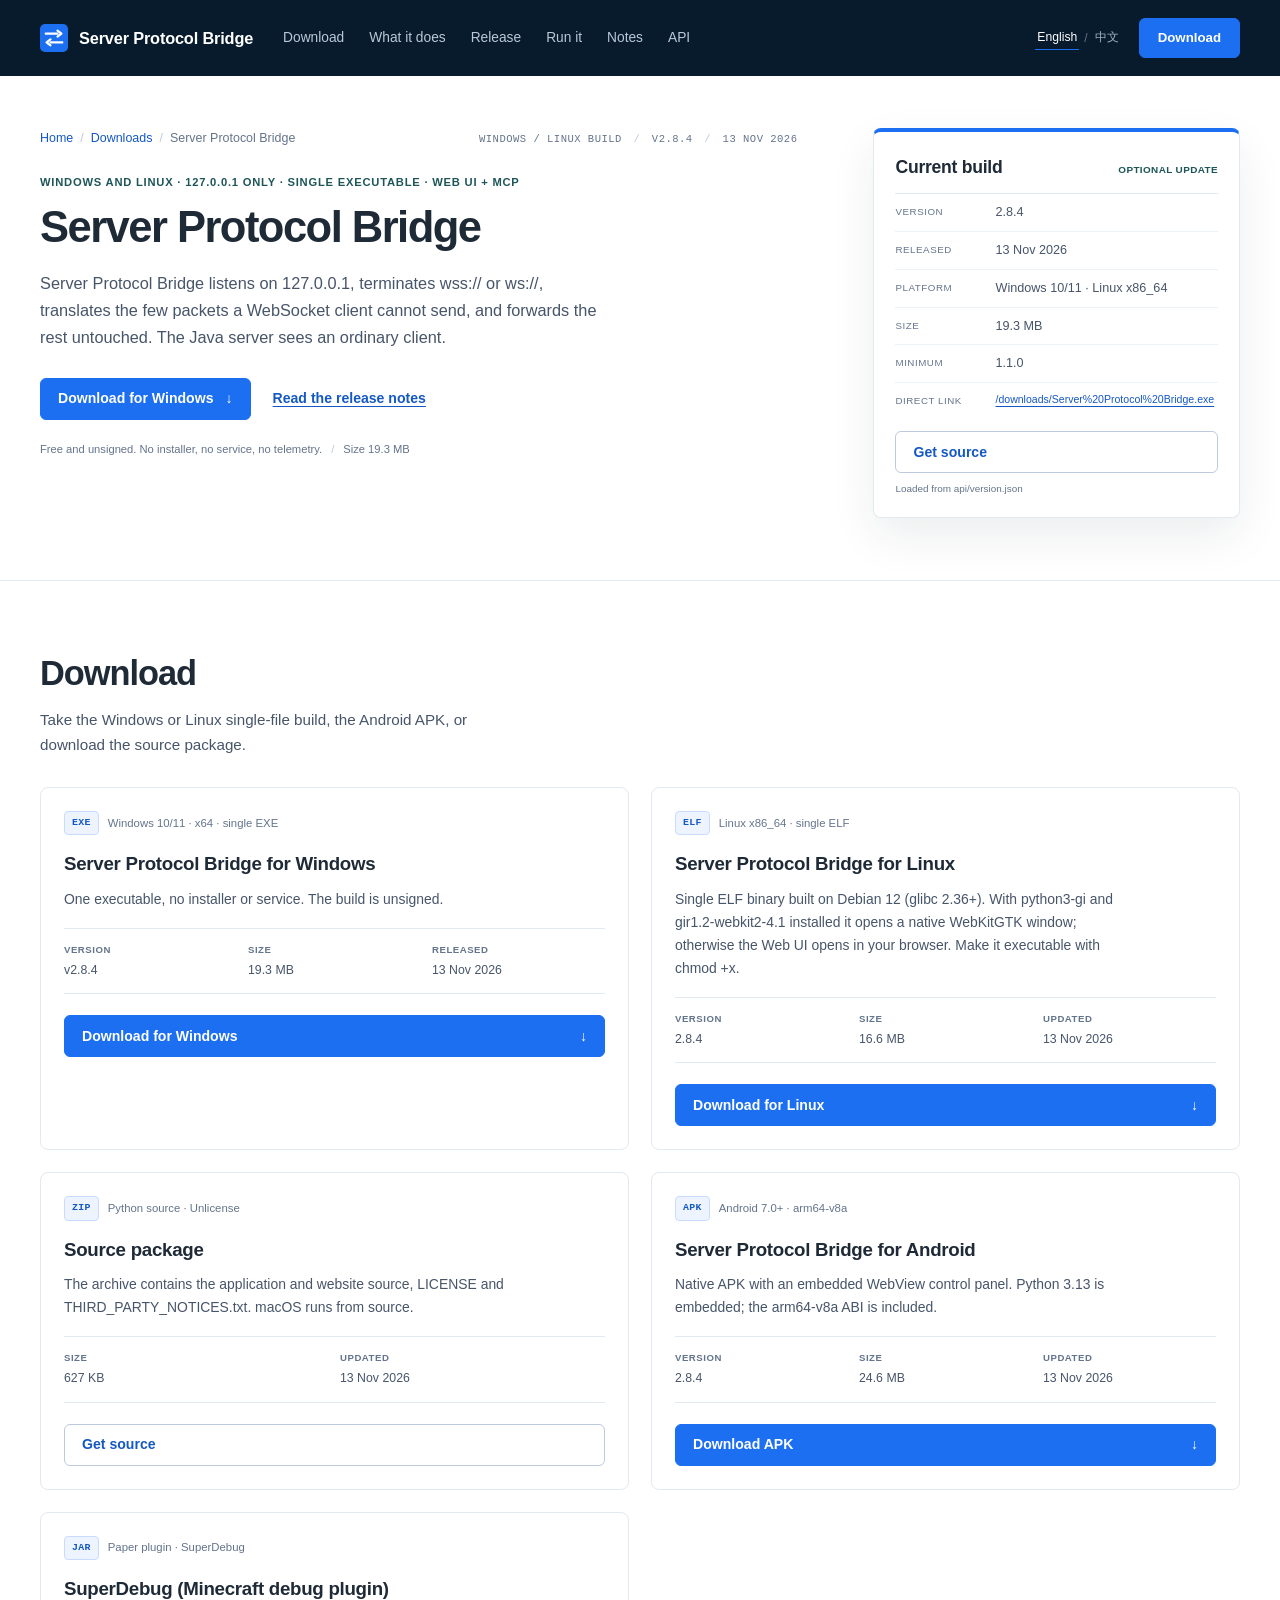
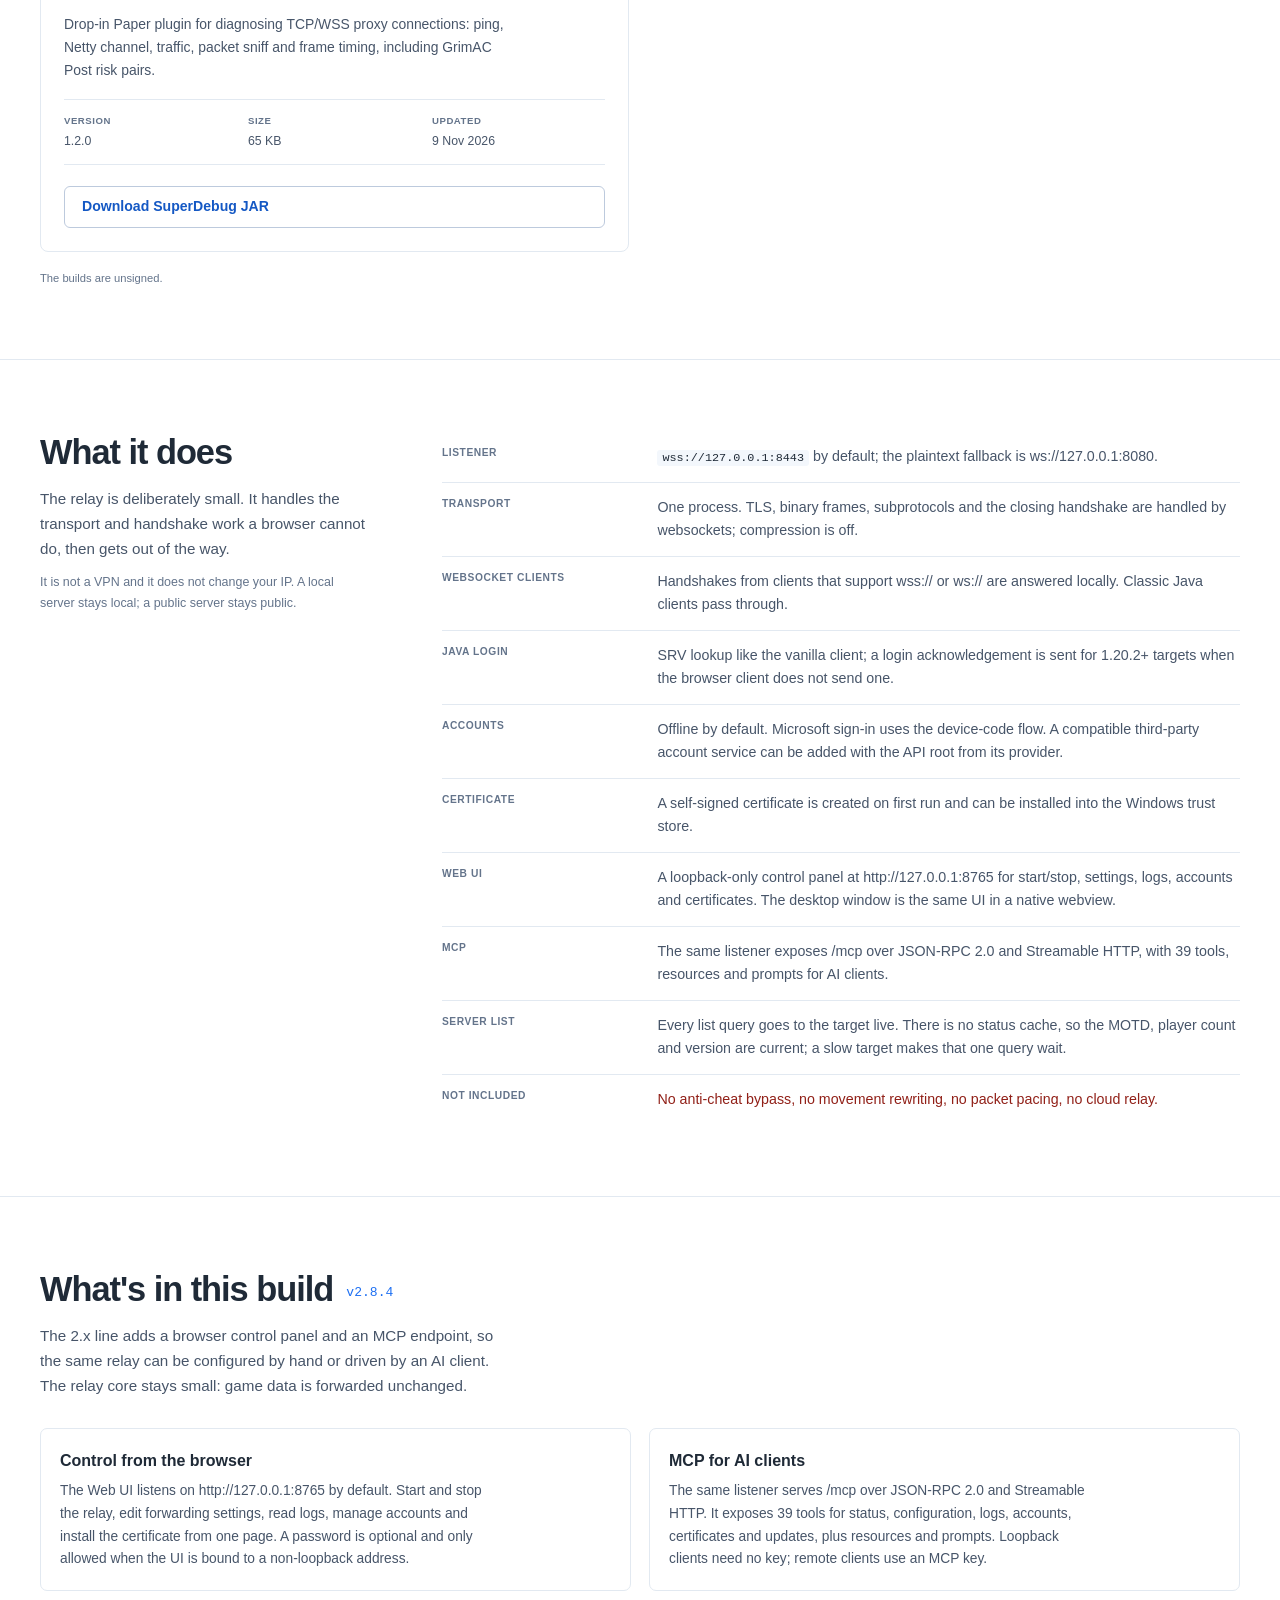
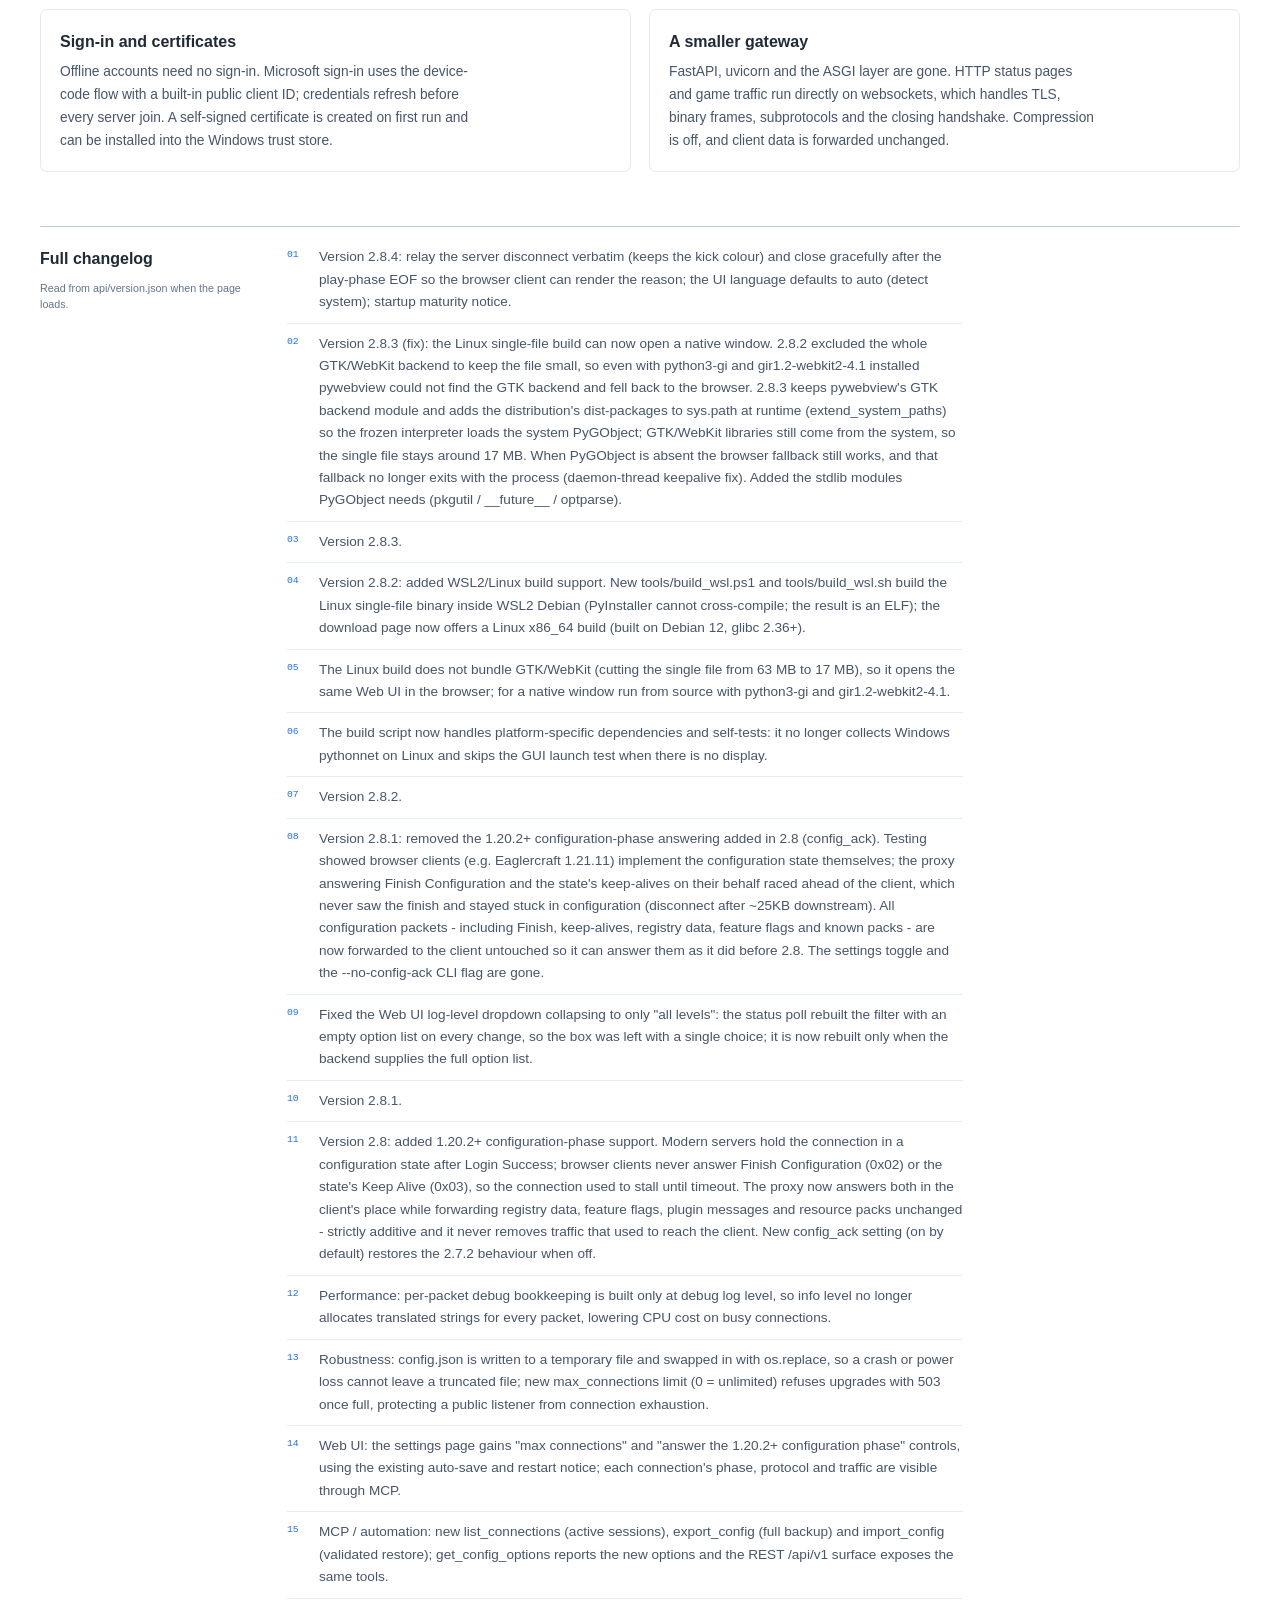
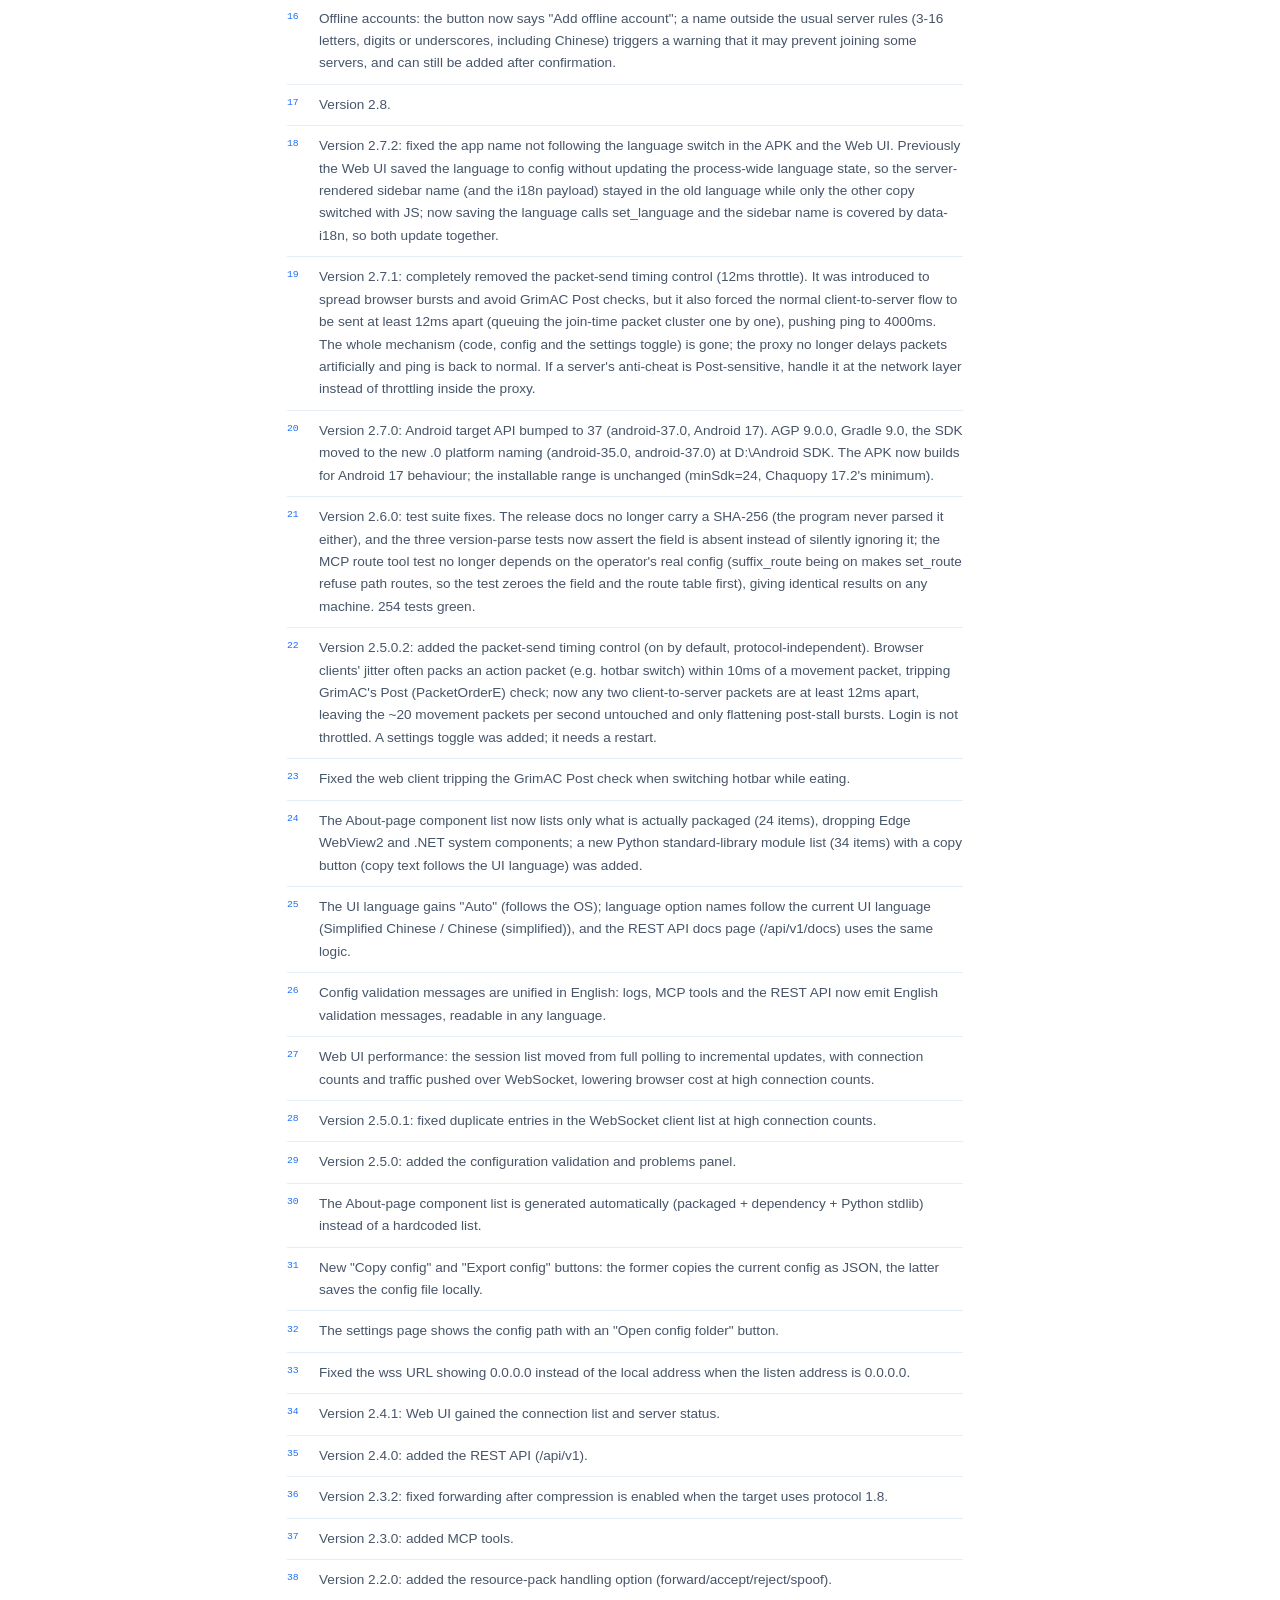
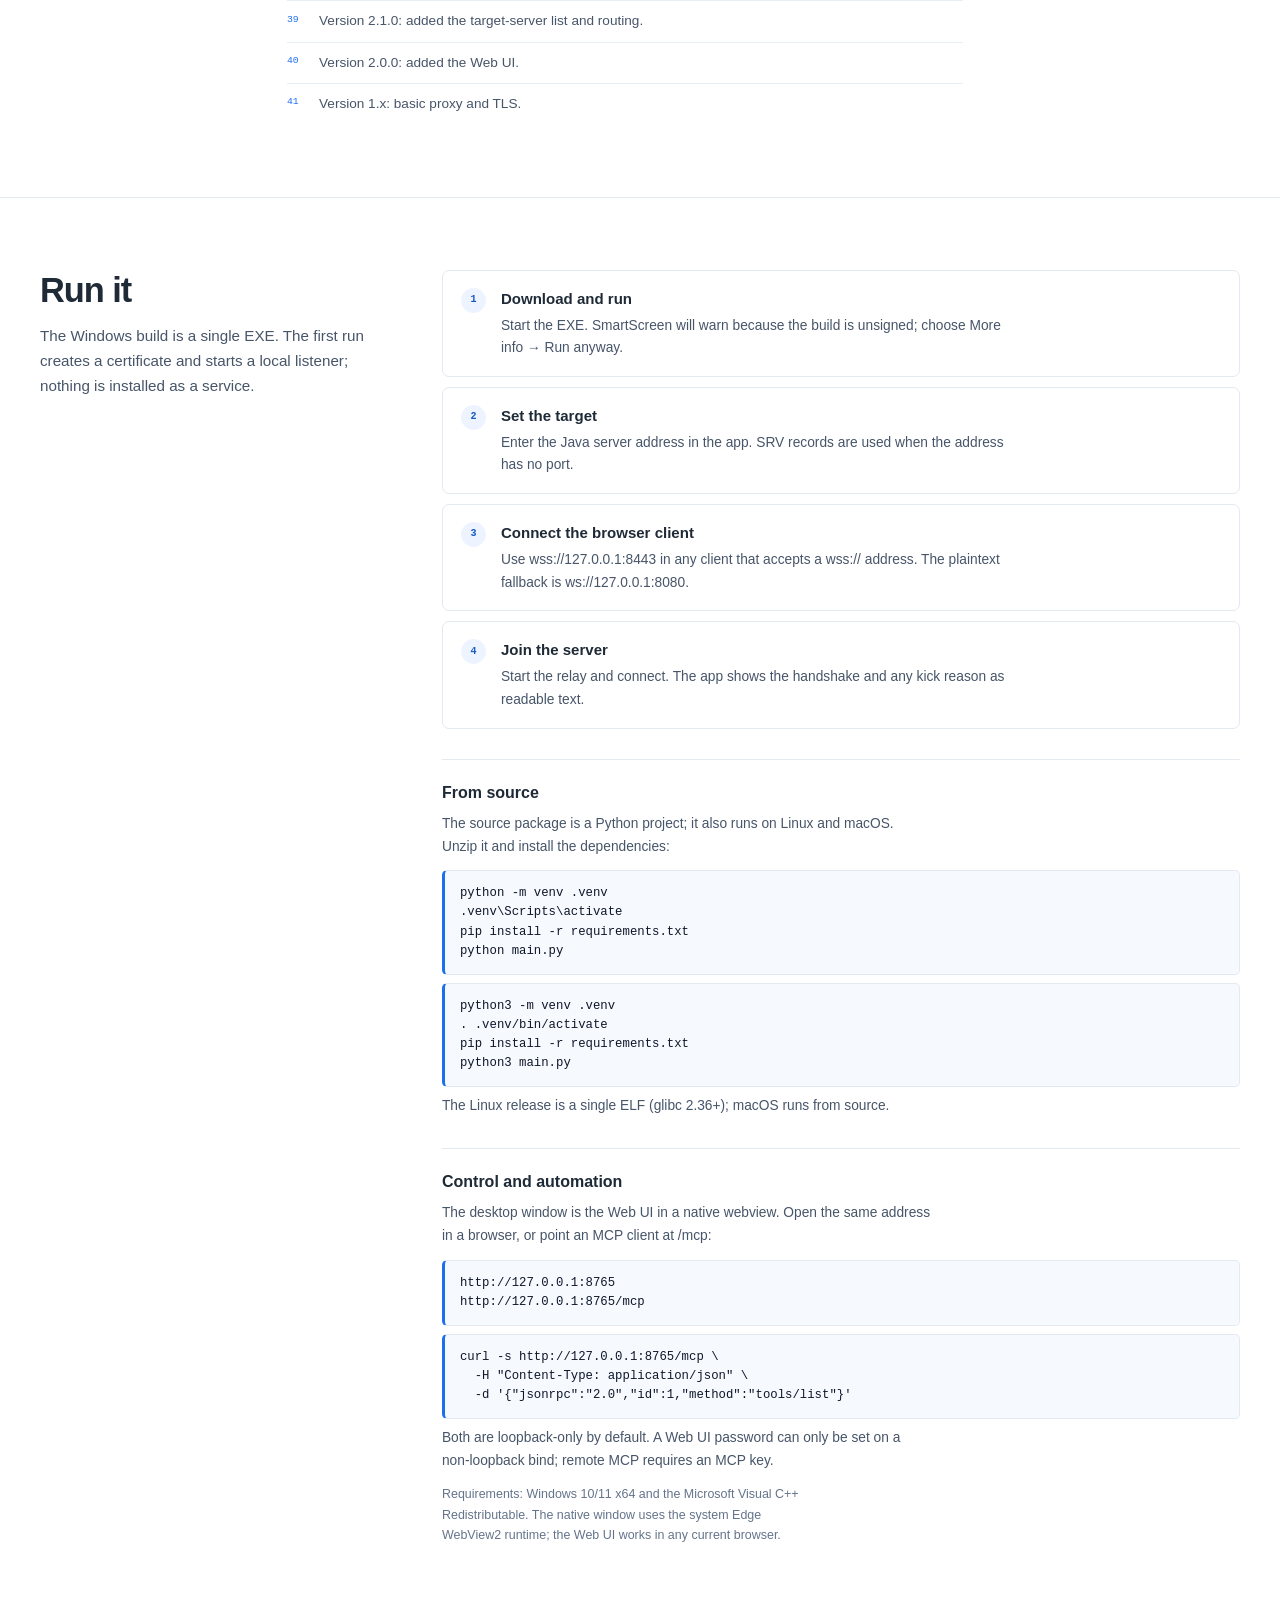
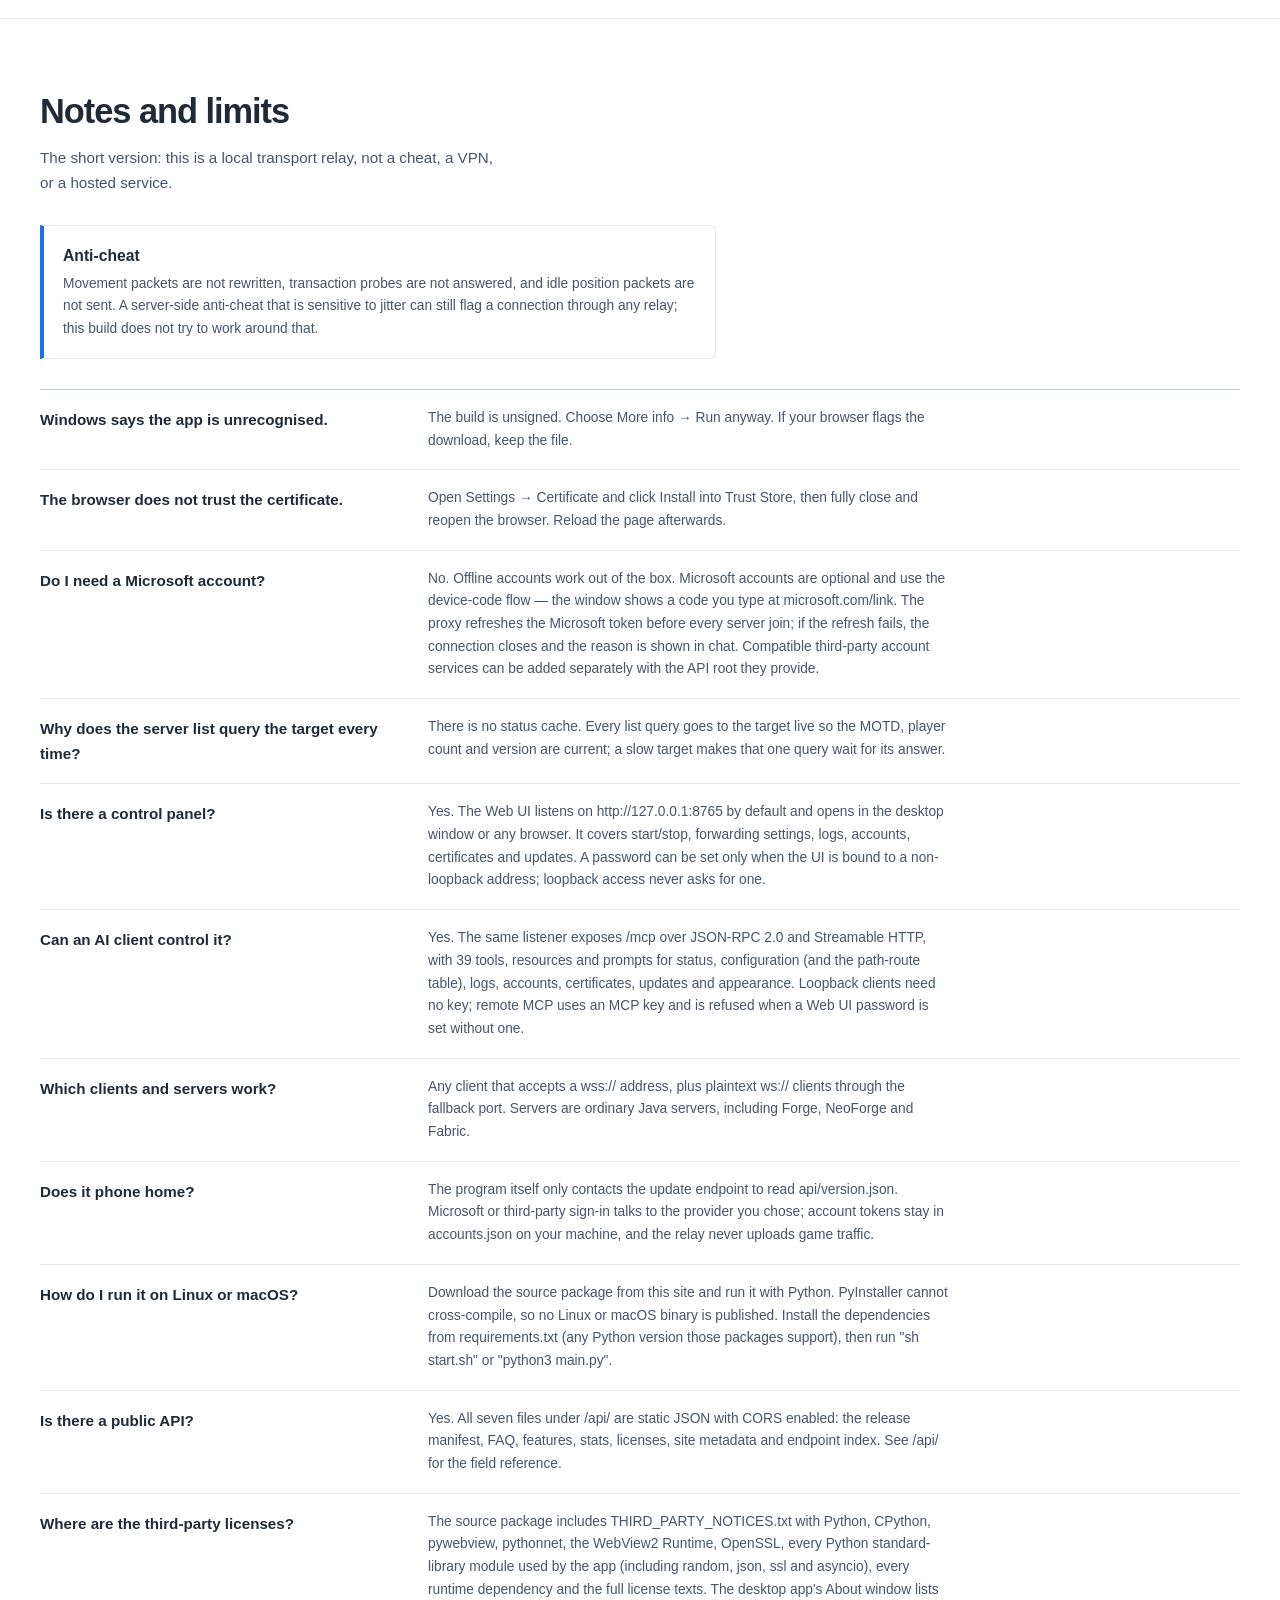
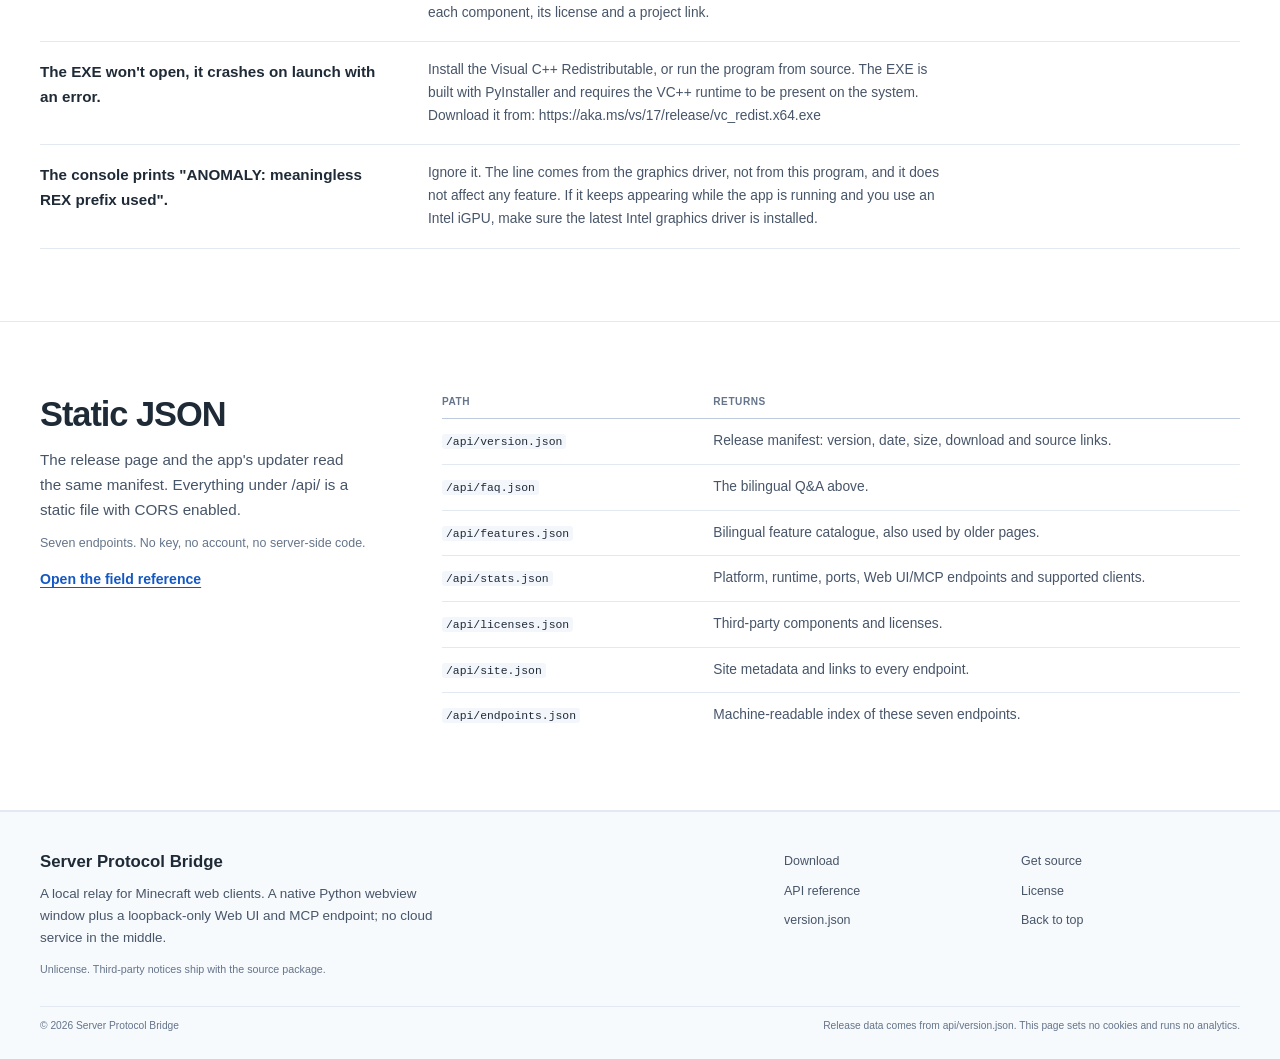
==== commit 6d3bc5e4: "chore: bump version to 2.8.4" ====
--- a/web/index.html
+++ b/web/index.html
@@ -138,7 +138,7 @@
           </dl>
 
           <div class="docket-actions">
-            <a class="button button-secondary" id="source-button" href="/downloads/ServerProtocolBridge-2.8.3-source.zip" data-source-button data-fallback-url="/downloads/ServerProtocolBridge-2.8.3-source.zip" target="_blank" rel="noopener noreferrer">
+            <a class="button button-secondary" id="source-button" href="/downloads/ServerProtocolBridge-2.8.4-source.zip" data-source-button data-fallback-url="/downloads/ServerProtocolBridge-2.8.4-source.zip" target="_blank" rel="noopener noreferrer">
               <span data-source-label data-i18n="action.source">Get source</span>
             </a>
             <p class="status" id="release-status" role="status" data-i18n="release.status">Reading api/version.json…</p>
@@ -228,7 +228,7 @@
                 <dd><span data-source-meta-date>—</span></dd>
               </div>
             </dl>
-            <a class="button button-secondary" href="/downloads/ServerProtocolBridge-2.8.3-source.zip" data-source-button data-fallback-url="/downloads/ServerProtocolBridge-2.8.3-source.zip" target="_blank" rel="noopener noreferrer">
+            <a class="button button-secondary" href="/downloads/ServerProtocolBridge-2.8.4-source.zip" data-source-button data-fallback-url="/downloads/ServerProtocolBridge-2.8.4-source.zip" target="_blank" rel="noopener noreferrer">
               <span data-source-label data-i18n="action.source">Get source</span>
             </a>
           </article>
@@ -290,7 +290,7 @@
         <p class="download-note" data-i18n="download.note">The builds are unsigned.</p>
 
         <noscript>
-          <p class="download-note">JavaScript is disabled. Direct downloads: <a href="/downloads/Server%20Protocol%20Bridge.exe">Windows EXE</a> · <a href="/downloads/Server%20Protocol%20Bridge-linux-x86_64">Linux ELF</a> · <a href="/downloads/Server%20Protocol%20Bridge.apk">Android APK</a> · <a href="/downloads/ServerProtocolBridge-2.8.3-source.zip">source ZIP</a> · <a href="/downloads/SuperDebug-1.2.0.jar">SuperDebug JAR</a>.</p>
+          <p class="download-note">JavaScript is disabled. Direct downloads: <a href="/downloads/Server%20Protocol%20Bridge.exe">Windows EXE</a> · <a href="/downloads/Server%20Protocol%20Bridge-linux-x86_64">Linux ELF</a> · <a href="/downloads/Server%20Protocol%20Bridge.apk">Android APK</a> · <a href="/downloads/ServerProtocolBridge-2.8.4-source.zip">source ZIP</a> · <a href="/downloads/SuperDebug-1.2.0.jar">SuperDebug JAR</a>.</p>
         </noscript>
       </div>
     </section>
@@ -532,7 +532,7 @@
 
       <nav class="colophon-links" aria-label="Links" data-i18n-aria-label="footer.links">
         <a href="#download" data-i18n="footer.download">Download</a>
-        <a href="/downloads/ServerProtocolBridge-2.8.3-source.zip" data-source-button data-fallback-url="/downloads/ServerProtocolBridge-2.8.3-source.zip" target="_blank" rel="noopener noreferrer"><span data-source-label data-i18n="action.source">Get source</span></a>
+        <a href="/downloads/ServerProtocolBridge-2.8.4-source.zip" data-source-button data-fallback-url="/downloads/ServerProtocolBridge-2.8.4-source.zip" target="_blank" rel="noopener noreferrer"><span data-source-label data-i18n="action.source">Get source</span></a>
         <a href="api/" data-i18n="footer.api">API reference</a>
         <a href="LICENSE" target="_blank" rel="noopener noreferrer" data-i18n="footer.license">License</a>
         <a href="api/version.json" data-i18n="footer.version">version.json</a>
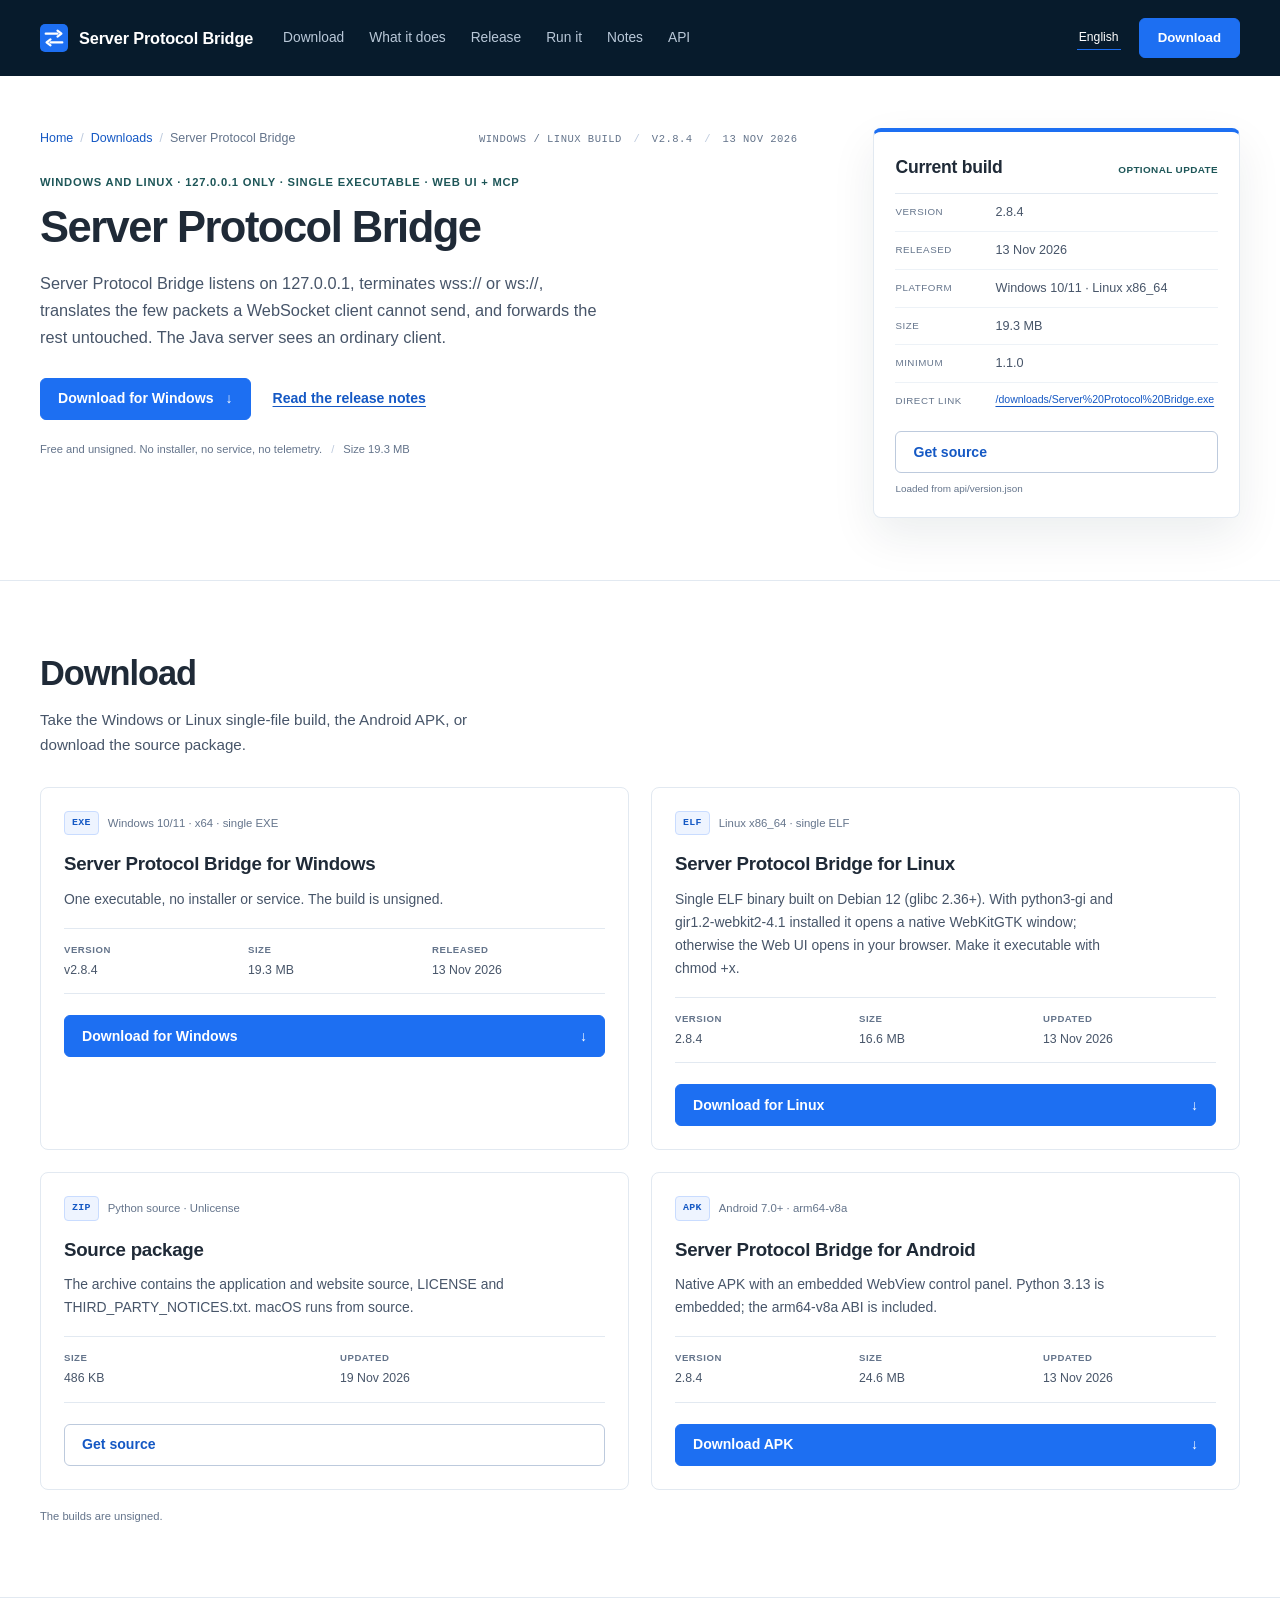
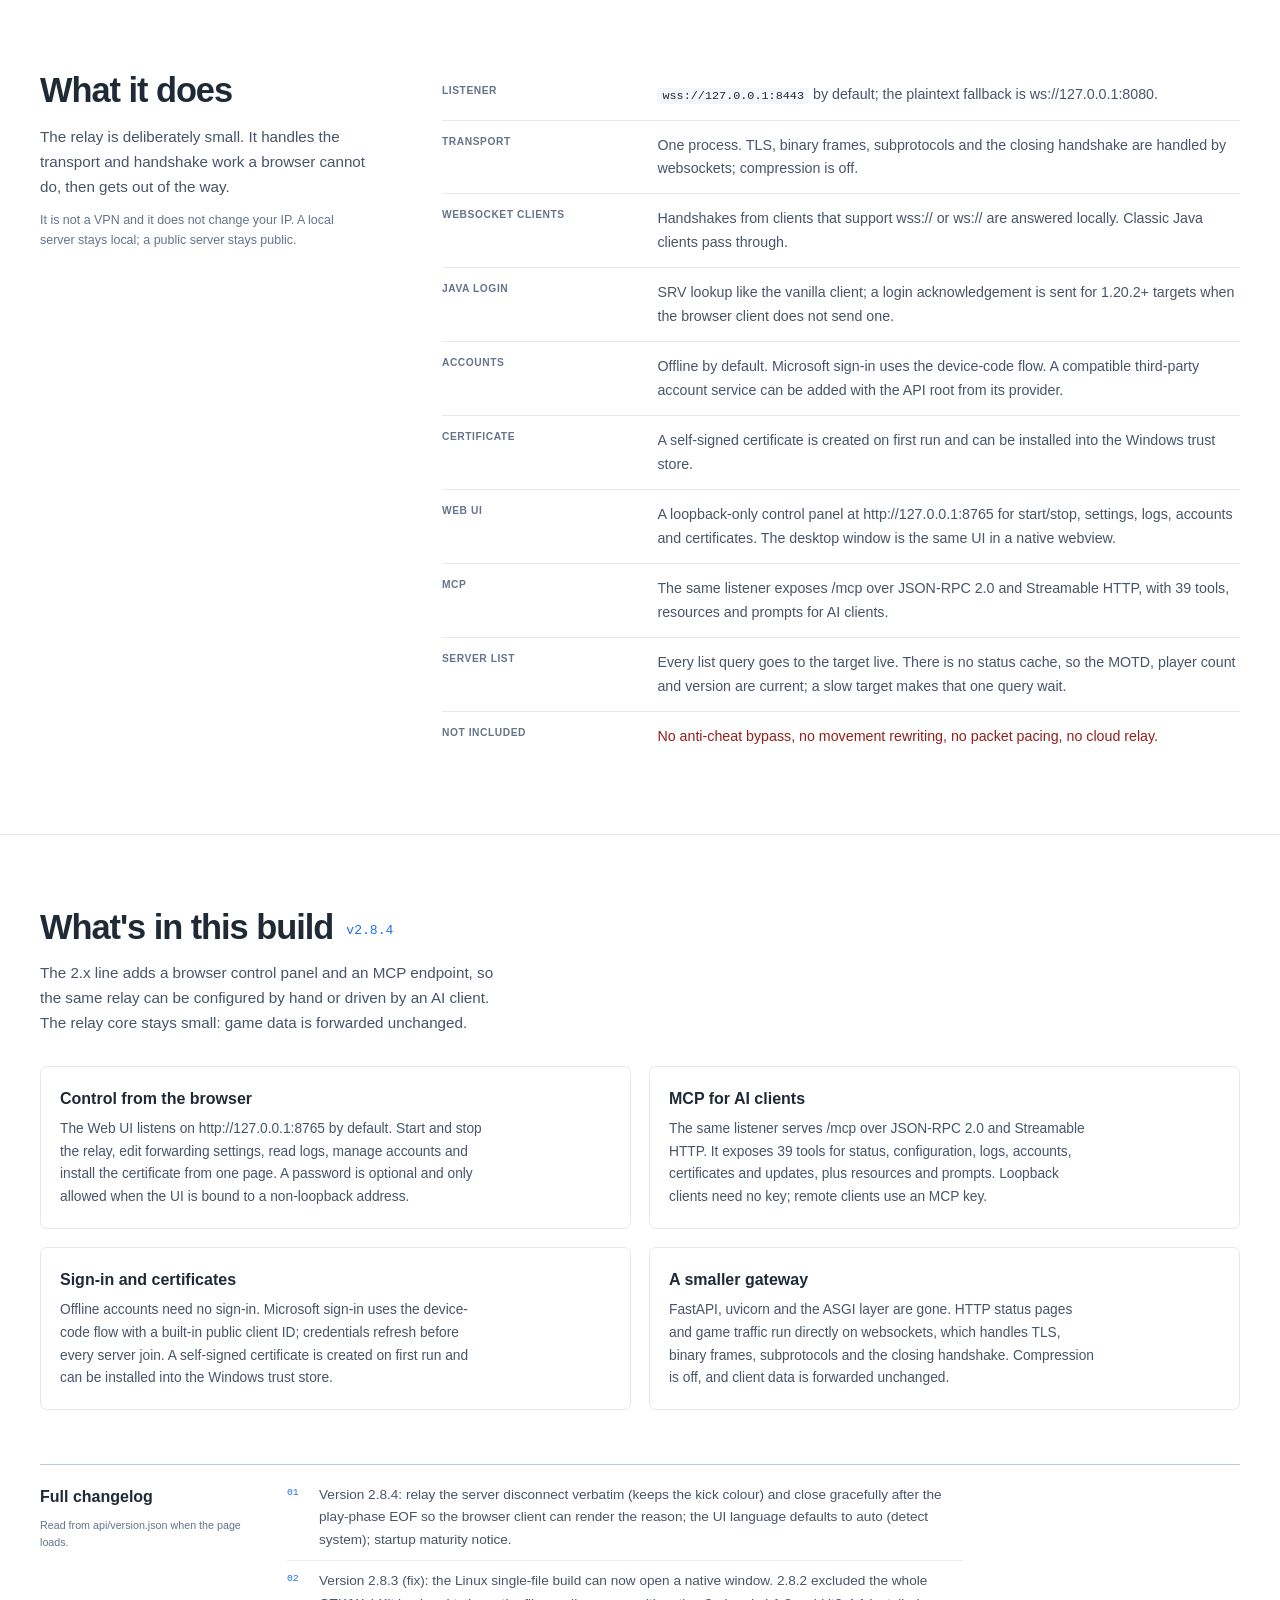
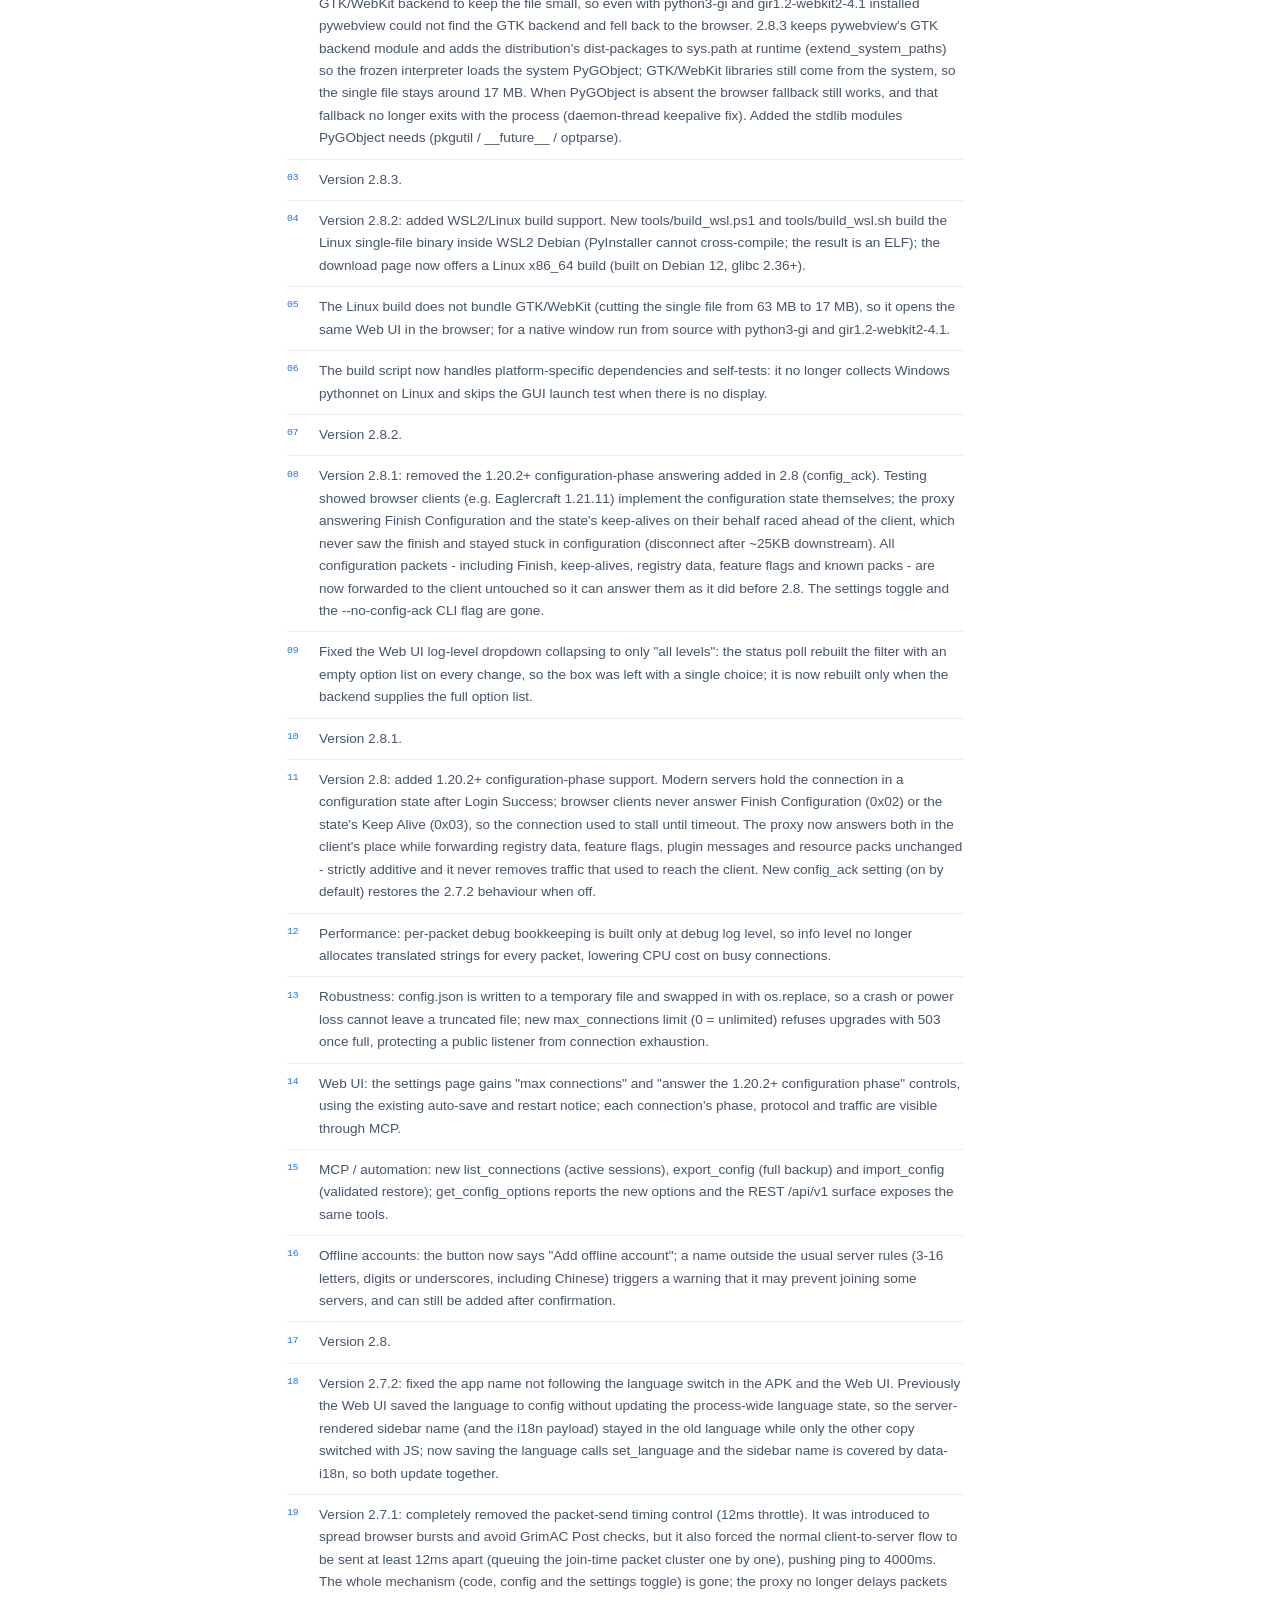
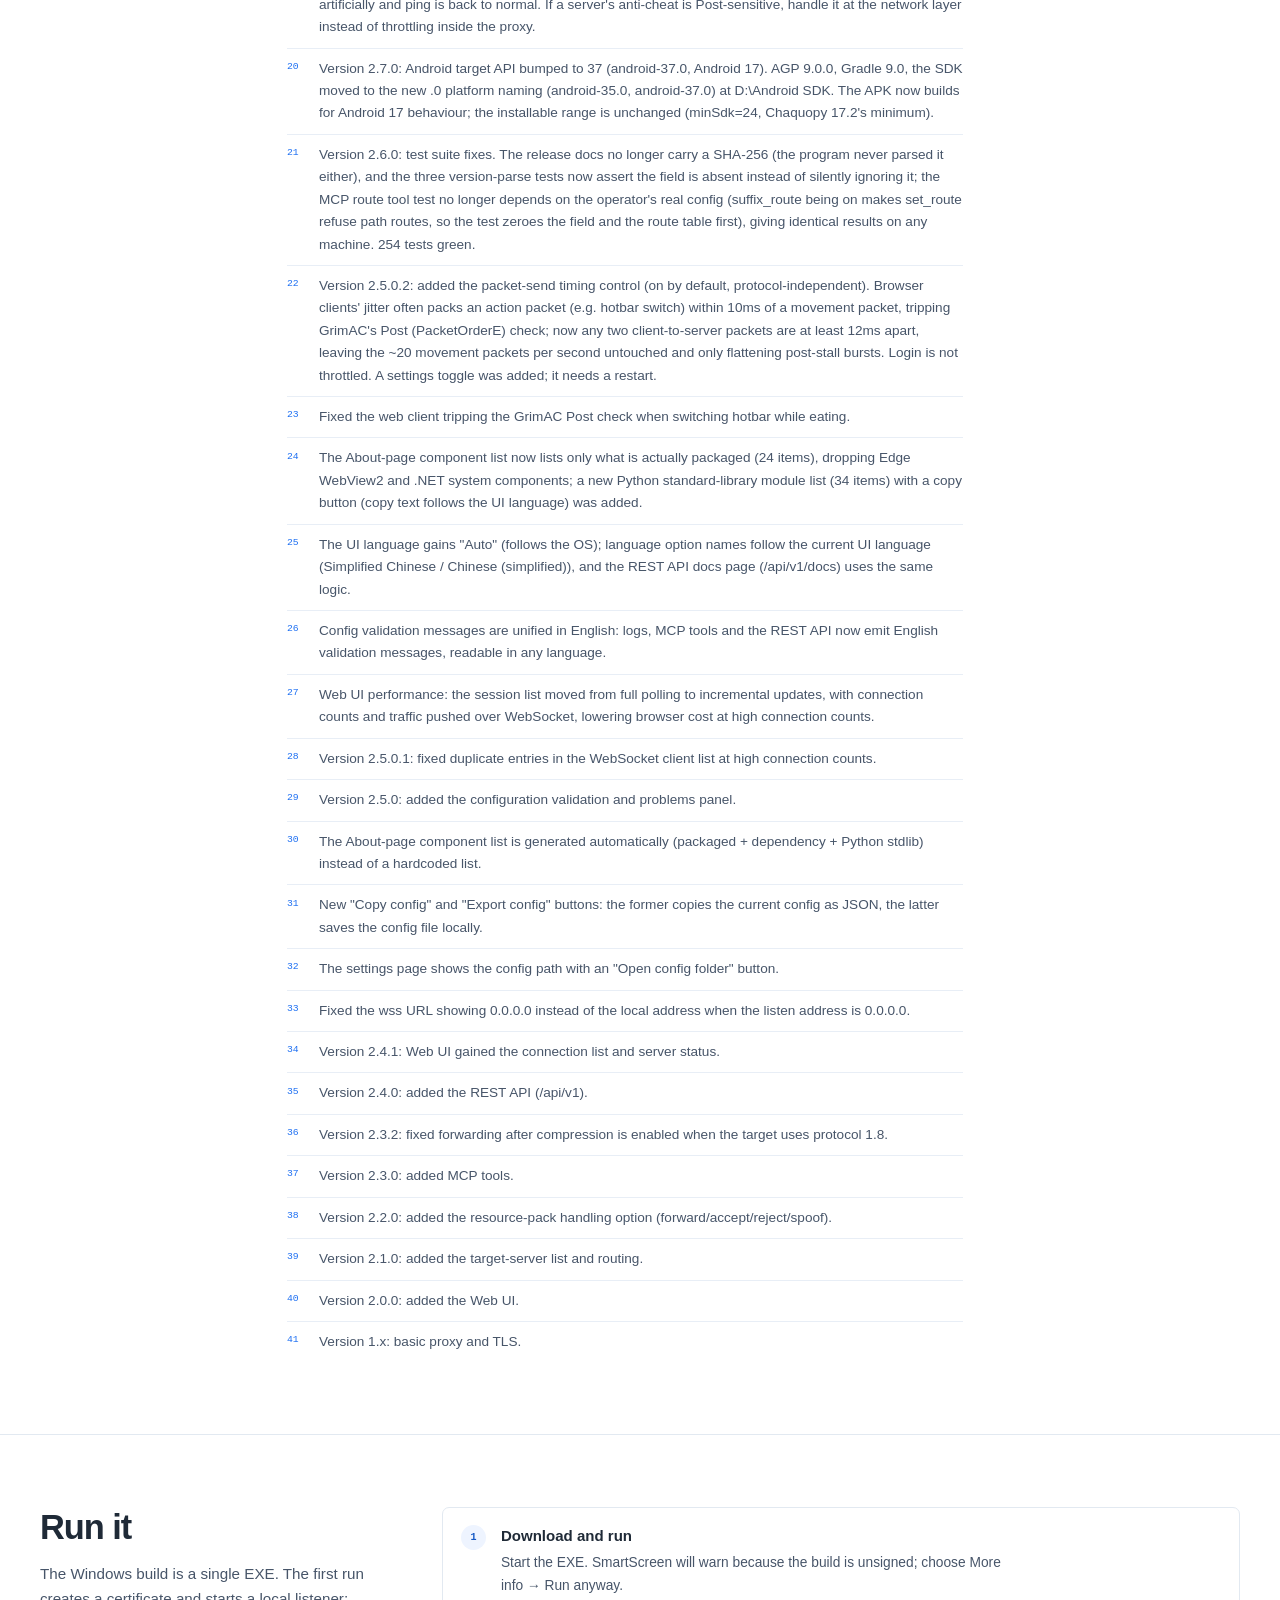
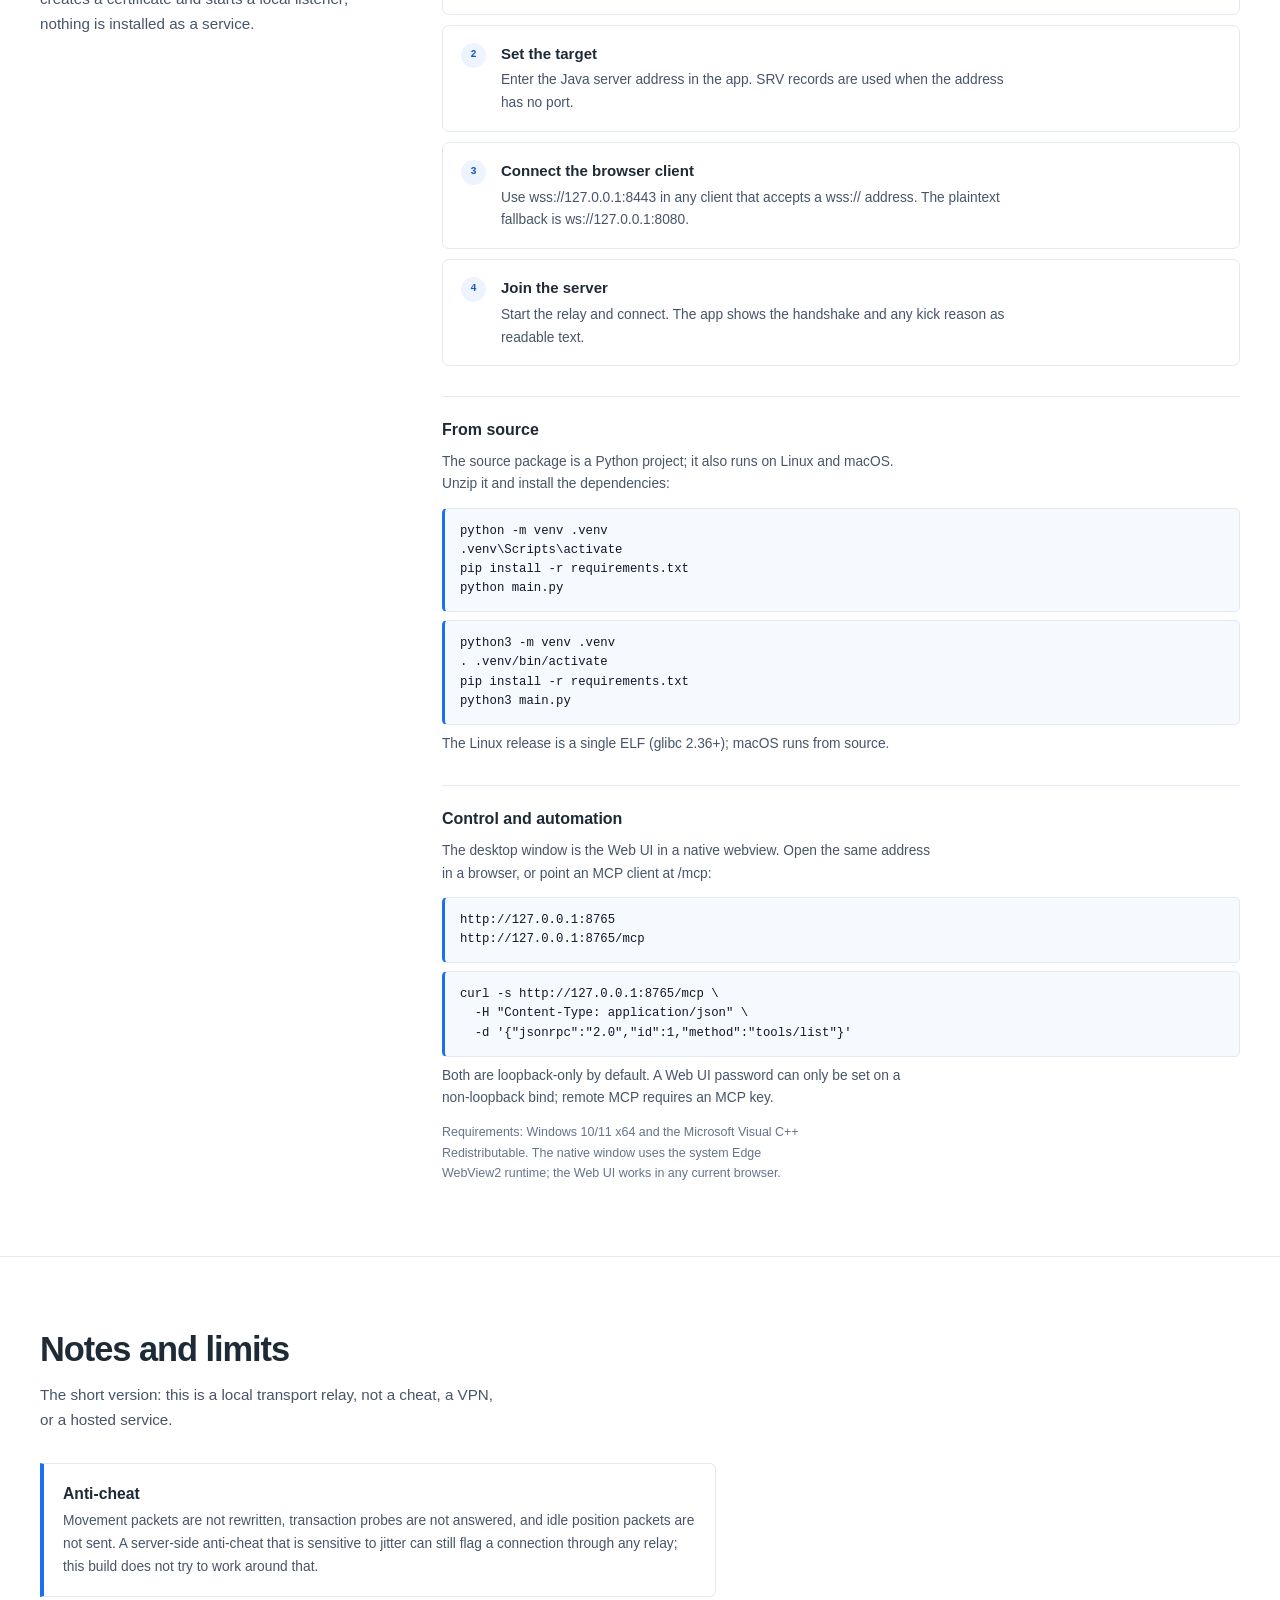
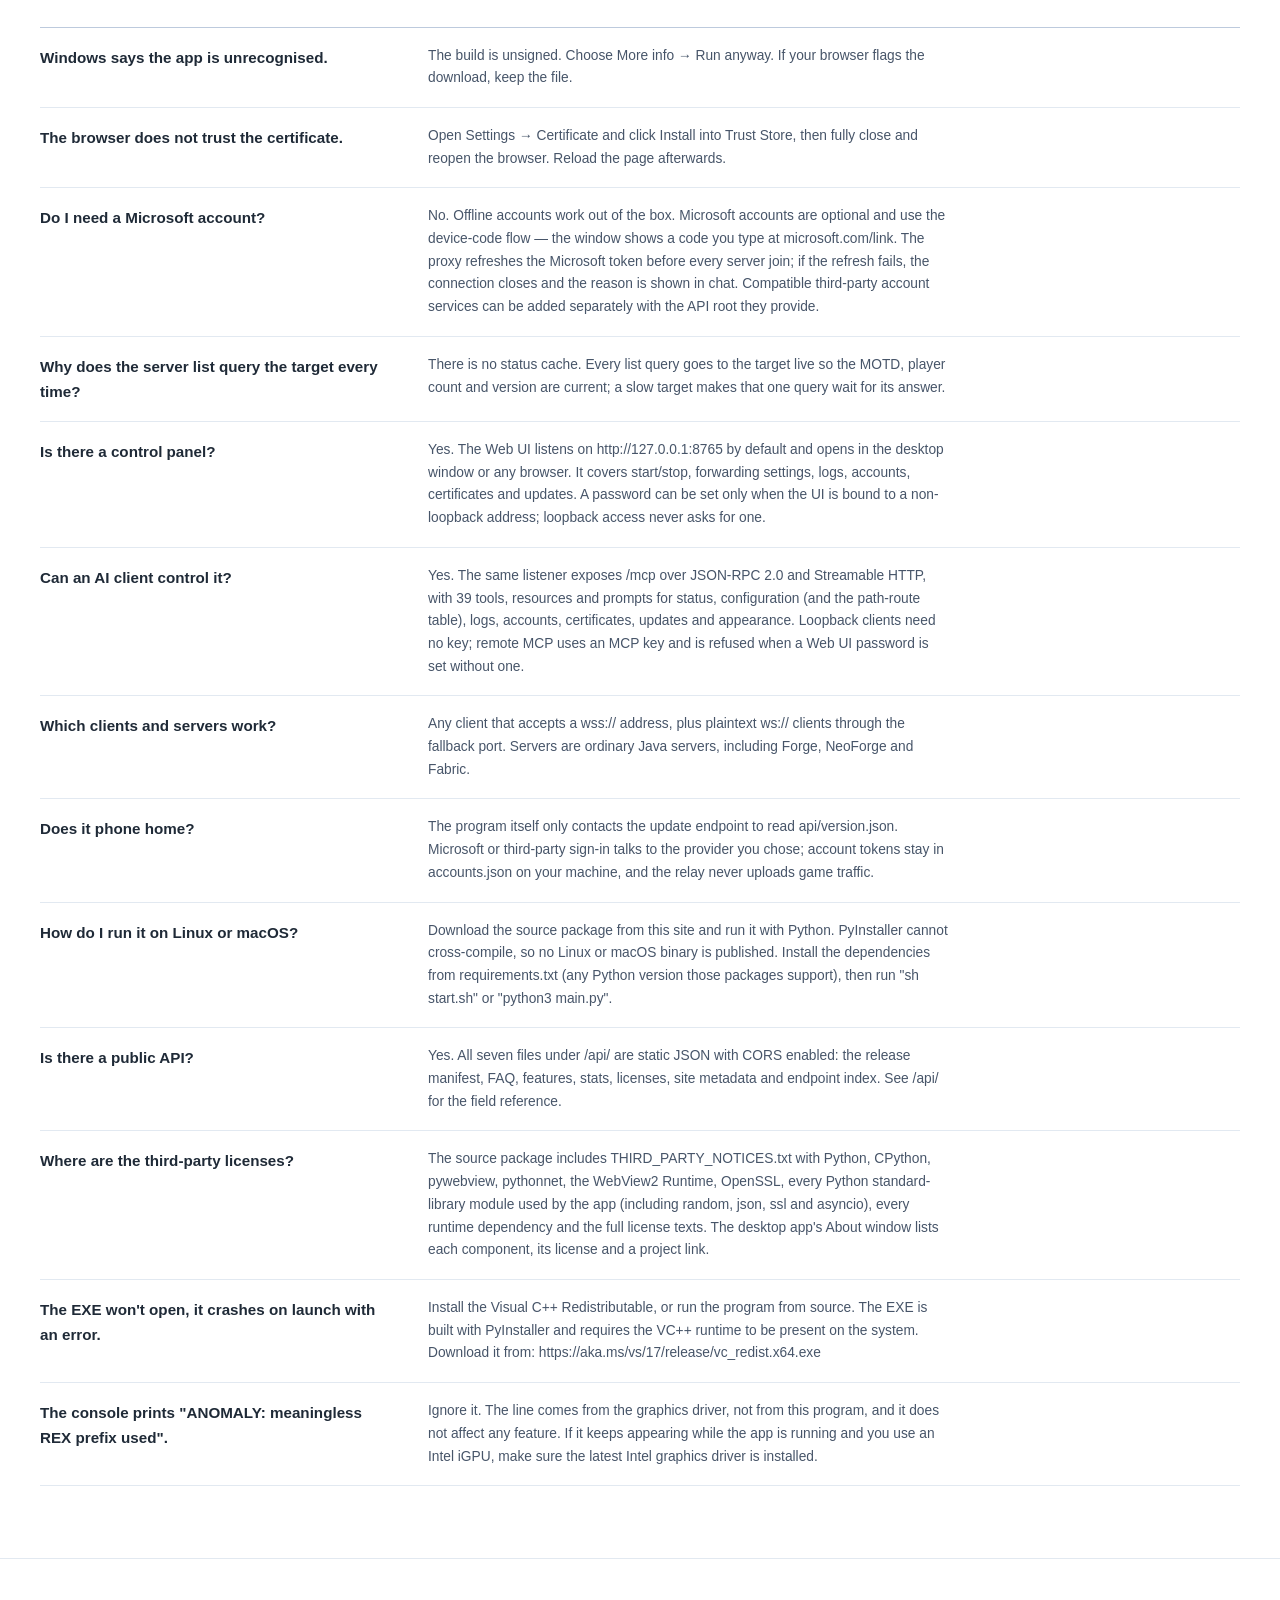
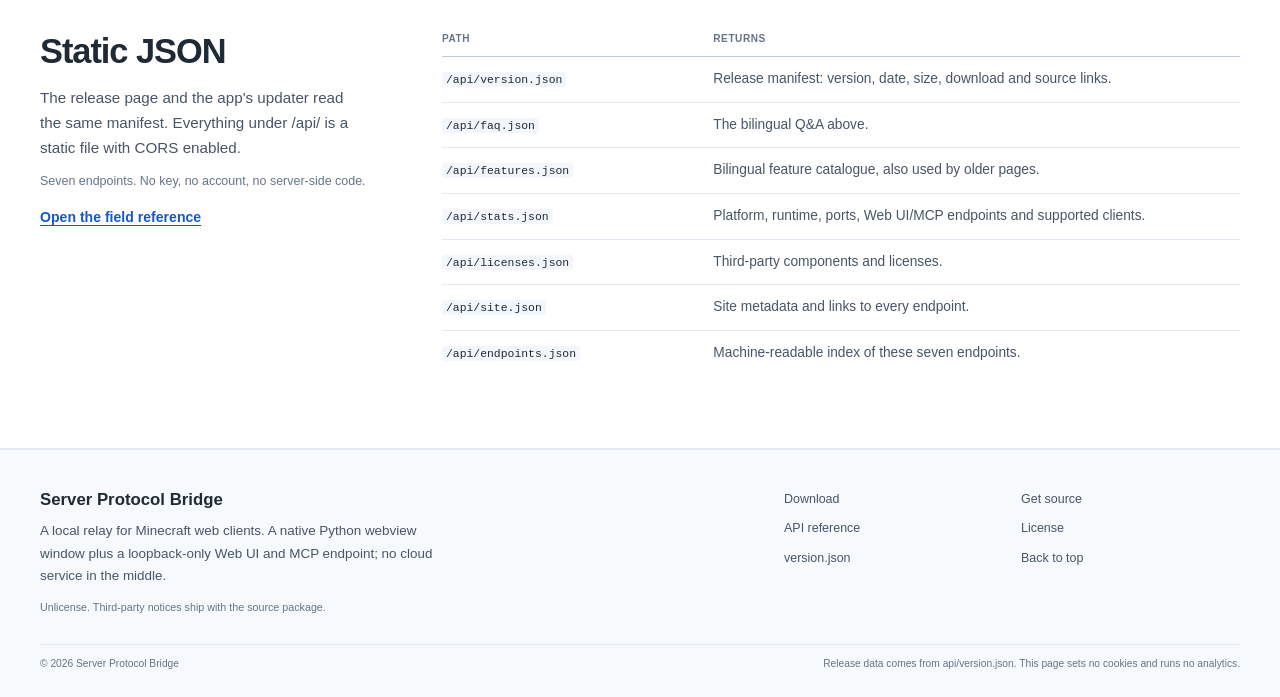
==== commit 7da702cc: "refactor: make the project English-only (drop i18n and all Chinese text); remove superdebug and the " ====
--- a/web/index.html
+++ b/web/index.html
@@ -44,8 +44,6 @@
         <div class="masthead-tools">
           <div class="language" role="group" aria-label="Language" data-i18n-aria-label="lang.label">
             <button type="button" data-lang="en" aria-pressed="true">English</button>
-            <span aria-hidden="true">/</span>
-            <button type="button" data-lang="zh" aria-pressed="false">中文</button>
           </div>
           <a class="header-cta" href="#download" data-i18n="nav.download">Download</a>
         </div>
@@ -259,38 +257,12 @@
               <span aria-hidden="true">↓</span>
             </a>
           </article>
-
-          <article class="download-card">
-            <div class="download-card-top">
-              <span class="file-badge">JAR</span>
-              <span class="download-platform" data-i18n="download.superdebugMeta">Paper plugin · SuperDebug</span>
-            </div>
-            <h3 data-i18n="download.superdebug">SuperDebug (Minecraft debug plugin)</h3>
-            <p data-i18n="download.superdebugBody">Drop-in Paper plugin for diagnosing TCP/WSS proxy connections: ping, Netty channel, traffic, packet sniff and frame timing, including GrimAC Post risk pairs.</p>
-            <dl class="card-meta">
-              <div>
-                <dt data-i18n="docket.version">Version</dt>
-                <dd><span data-superdebug-meta-version>—</span></dd>
-              </div>
-              <div>
-                <dt data-i18n="docket.size">Size</dt>
-                <dd><span data-superdebug-meta-size>—</span></dd>
-              </div>
-              <div>
-                <dt data-i18n="docket.updated">Updated</dt>
-                <dd><span data-superdebug-meta-date>—</span></dd>
-              </div>
-            </dl>
-            <a class="button button-secondary" href="/downloads/SuperDebug-1.2.0.jar" data-superdebug-button data-fallback-url="/downloads/SuperDebug-1.2.0.jar" target="_blank" rel="noopener noreferrer">
-              <span data-superdebug-label data-i18n="action.superdebug">Download SuperDebug JAR</span>
-            </a>
-          </article>
         </div>
 
         <p class="download-note" data-i18n="download.note">The builds are unsigned.</p>
 
         <noscript>
-          <p class="download-note">JavaScript is disabled. Direct downloads: <a href="/downloads/Server%20Protocol%20Bridge.exe">Windows EXE</a> · <a href="/downloads/Server%20Protocol%20Bridge-linux-x86_64">Linux ELF</a> · <a href="/downloads/Server%20Protocol%20Bridge.apk">Android APK</a> · <a href="/downloads/ServerProtocolBridge-2.8.4-source.zip">source ZIP</a> · <a href="/downloads/SuperDebug-1.2.0.jar">SuperDebug JAR</a>.</p>
+          <p class="download-note">JavaScript is disabled. Direct downloads: <a href="/downloads/Server%20Protocol%20Bridge.exe">Windows EXE</a> · <a href="/downloads/Server%20Protocol%20Bridge-linux-x86_64">Linux ELF</a> · <a href="/downloads/Server%20Protocol%20Bridge.apk">Android APK</a> · <a href="/downloads/ServerProtocolBridge-2.8.4-source.zip">source ZIP</a>.</p>
         </noscript>
       </div>
     </section>
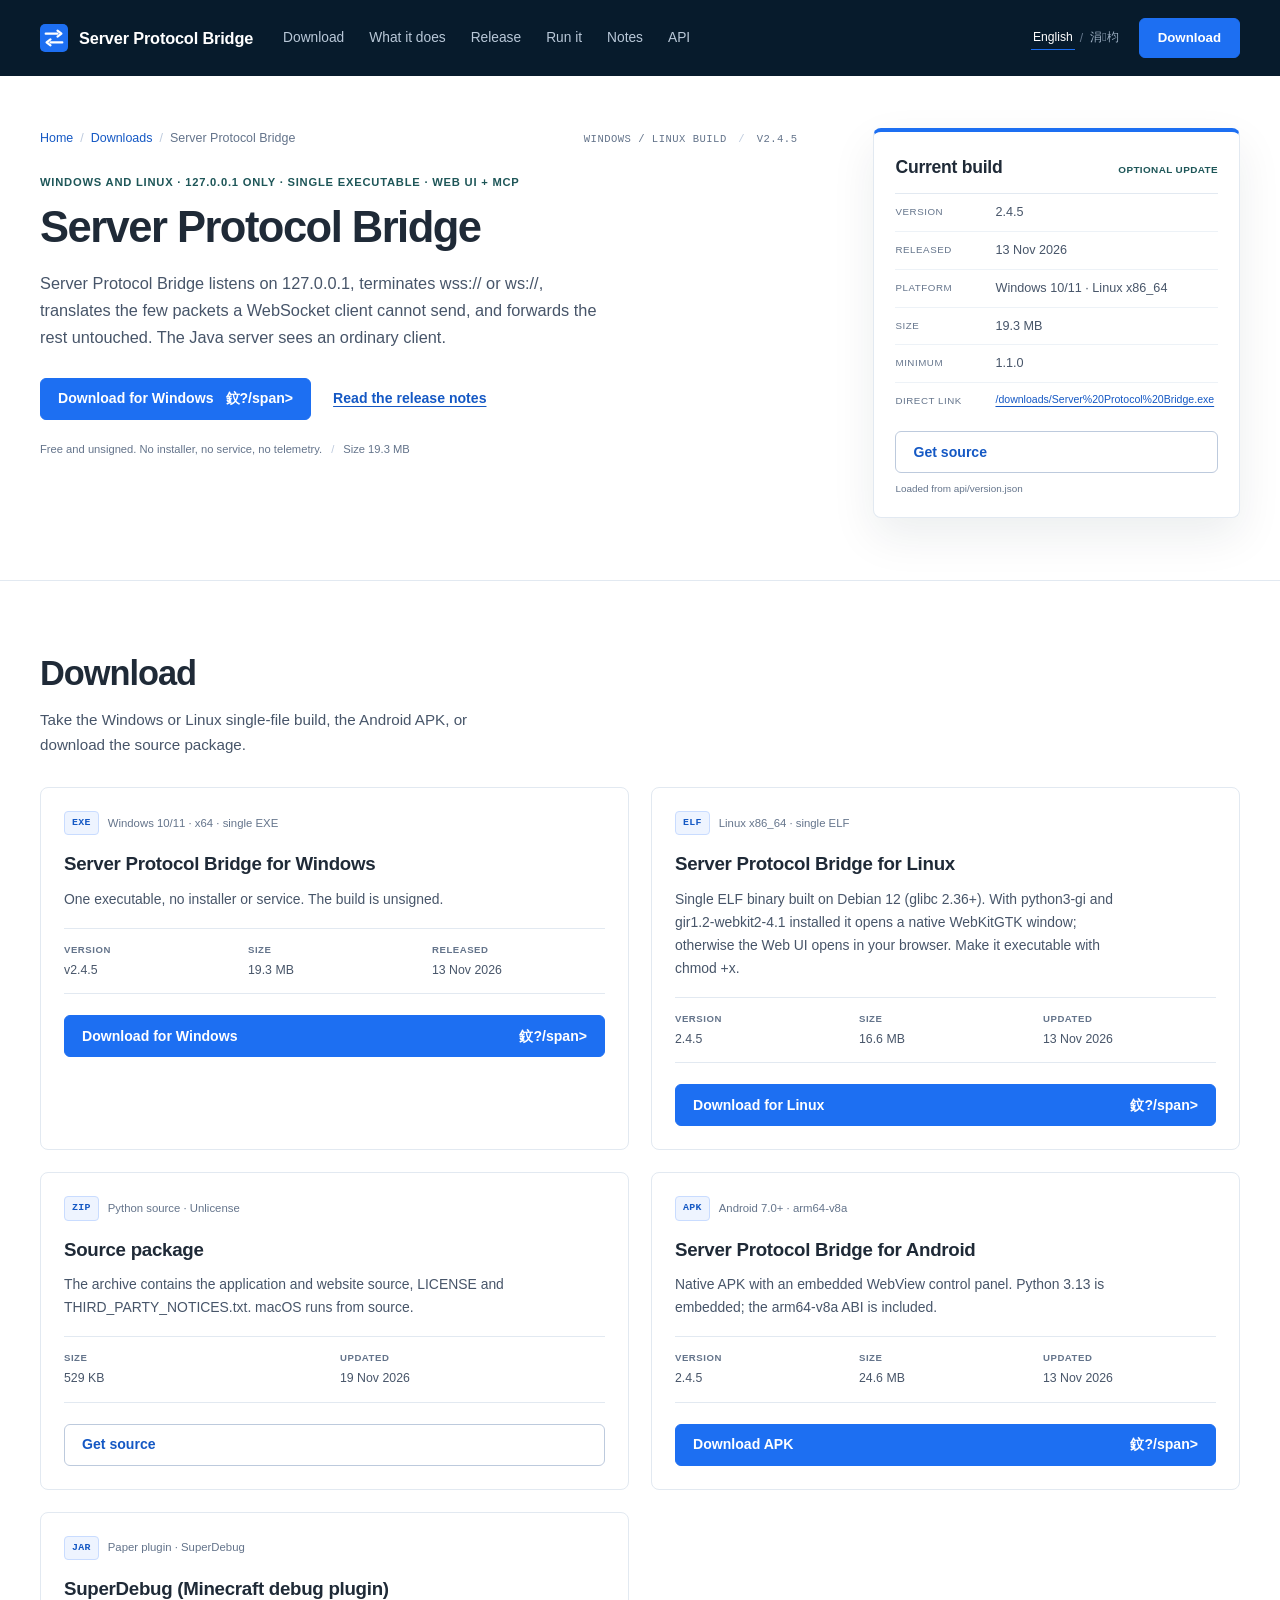
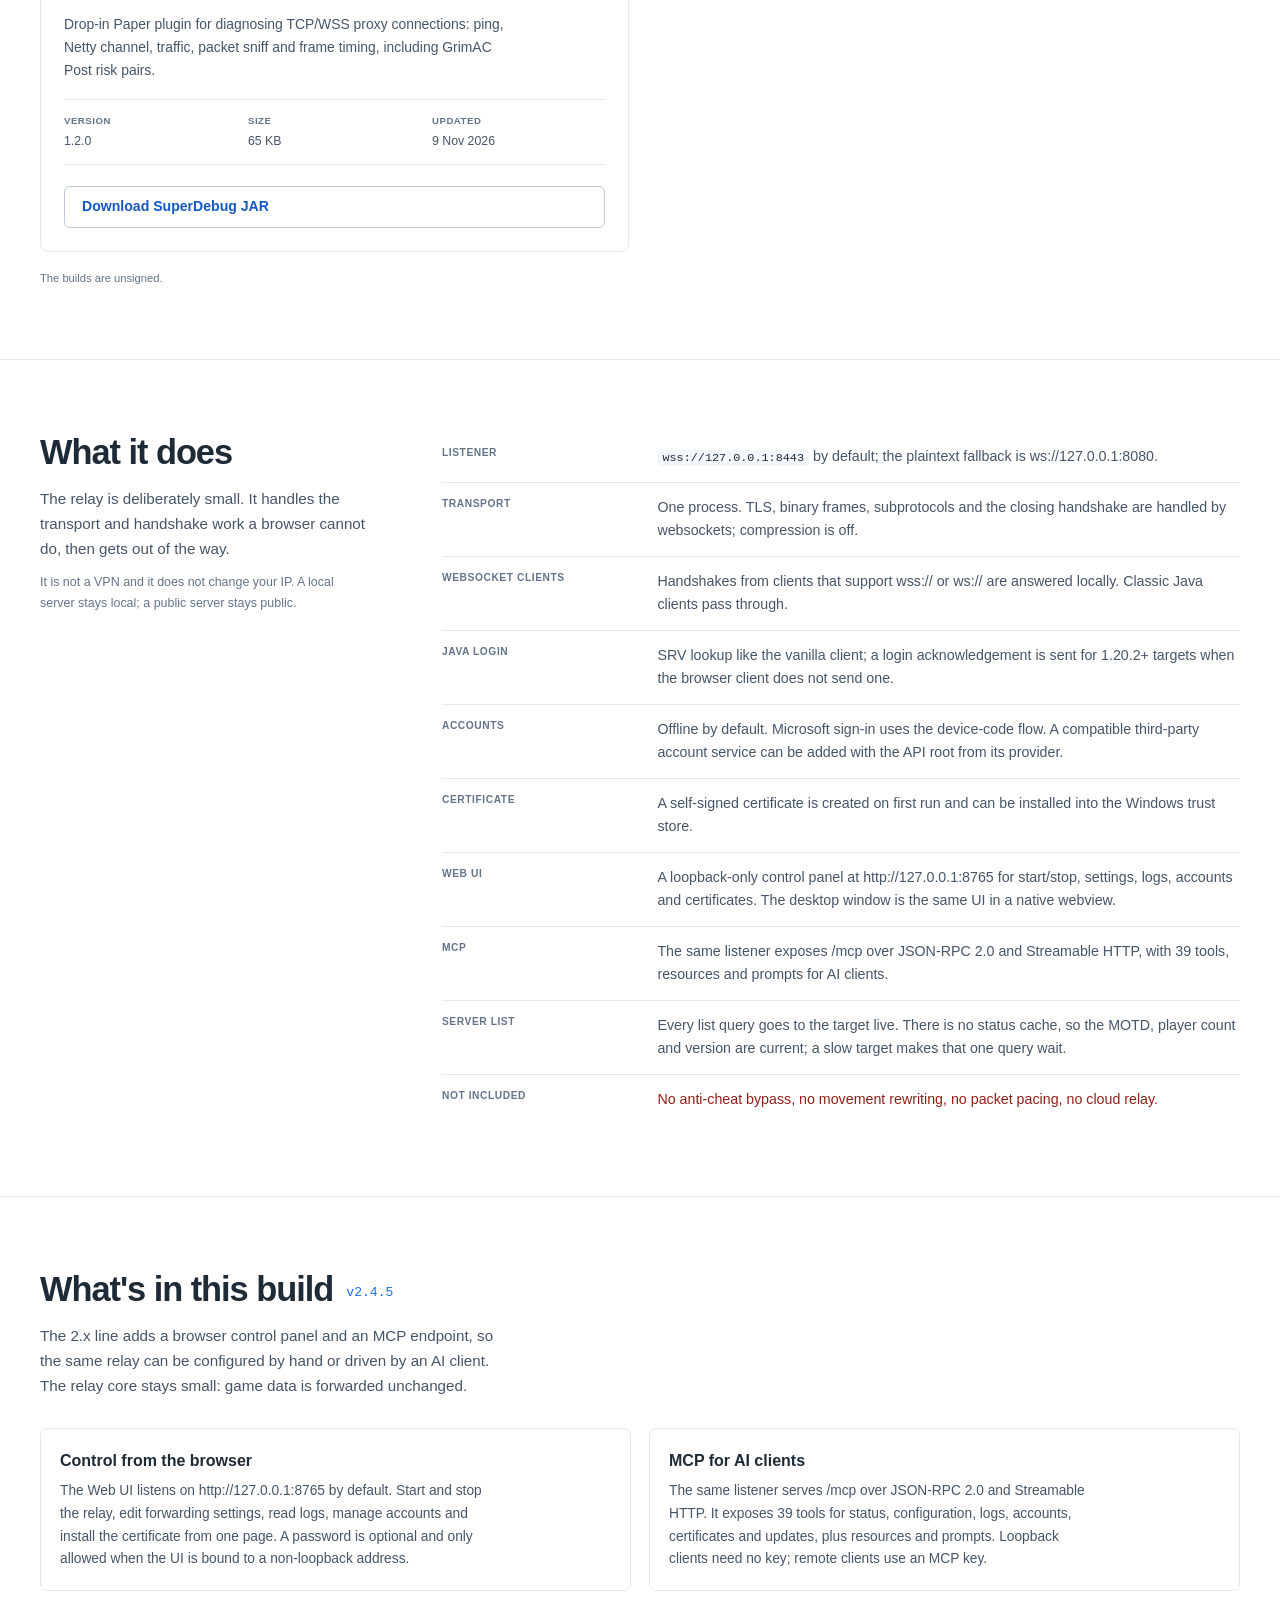
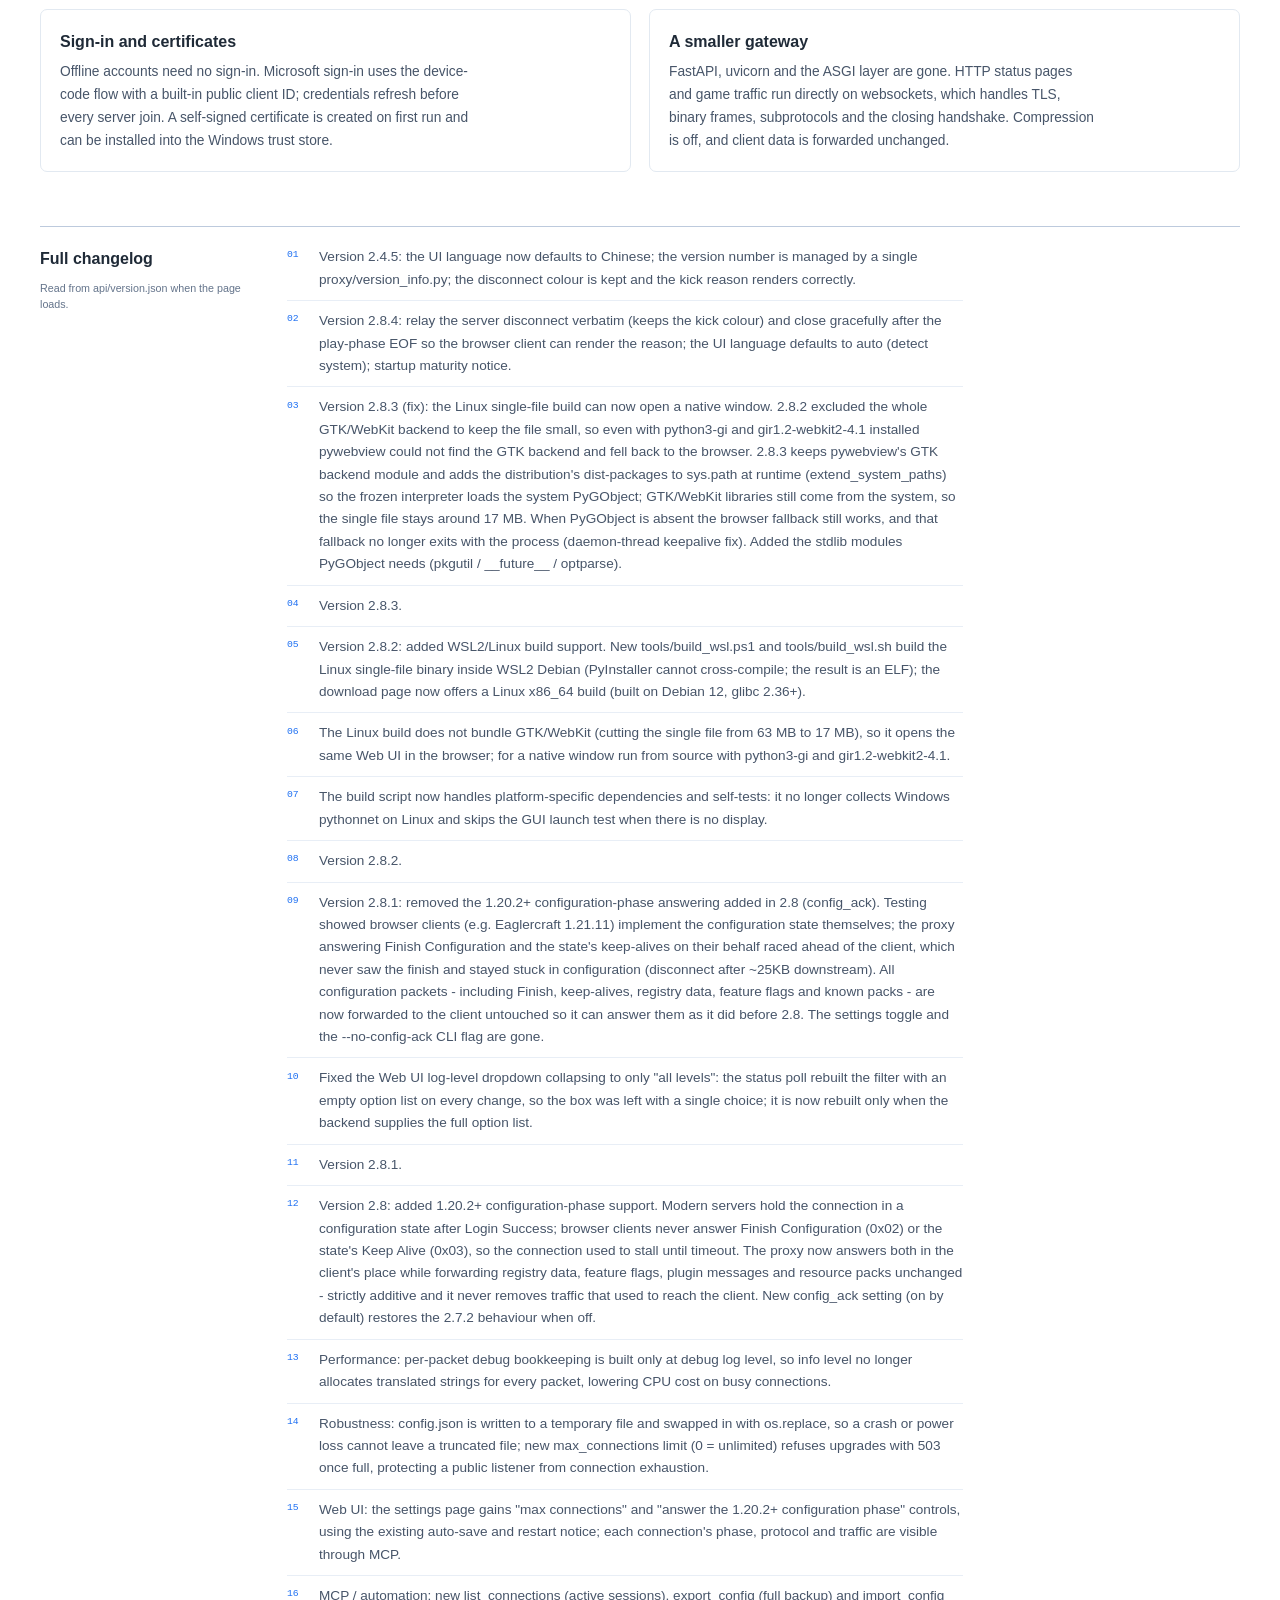
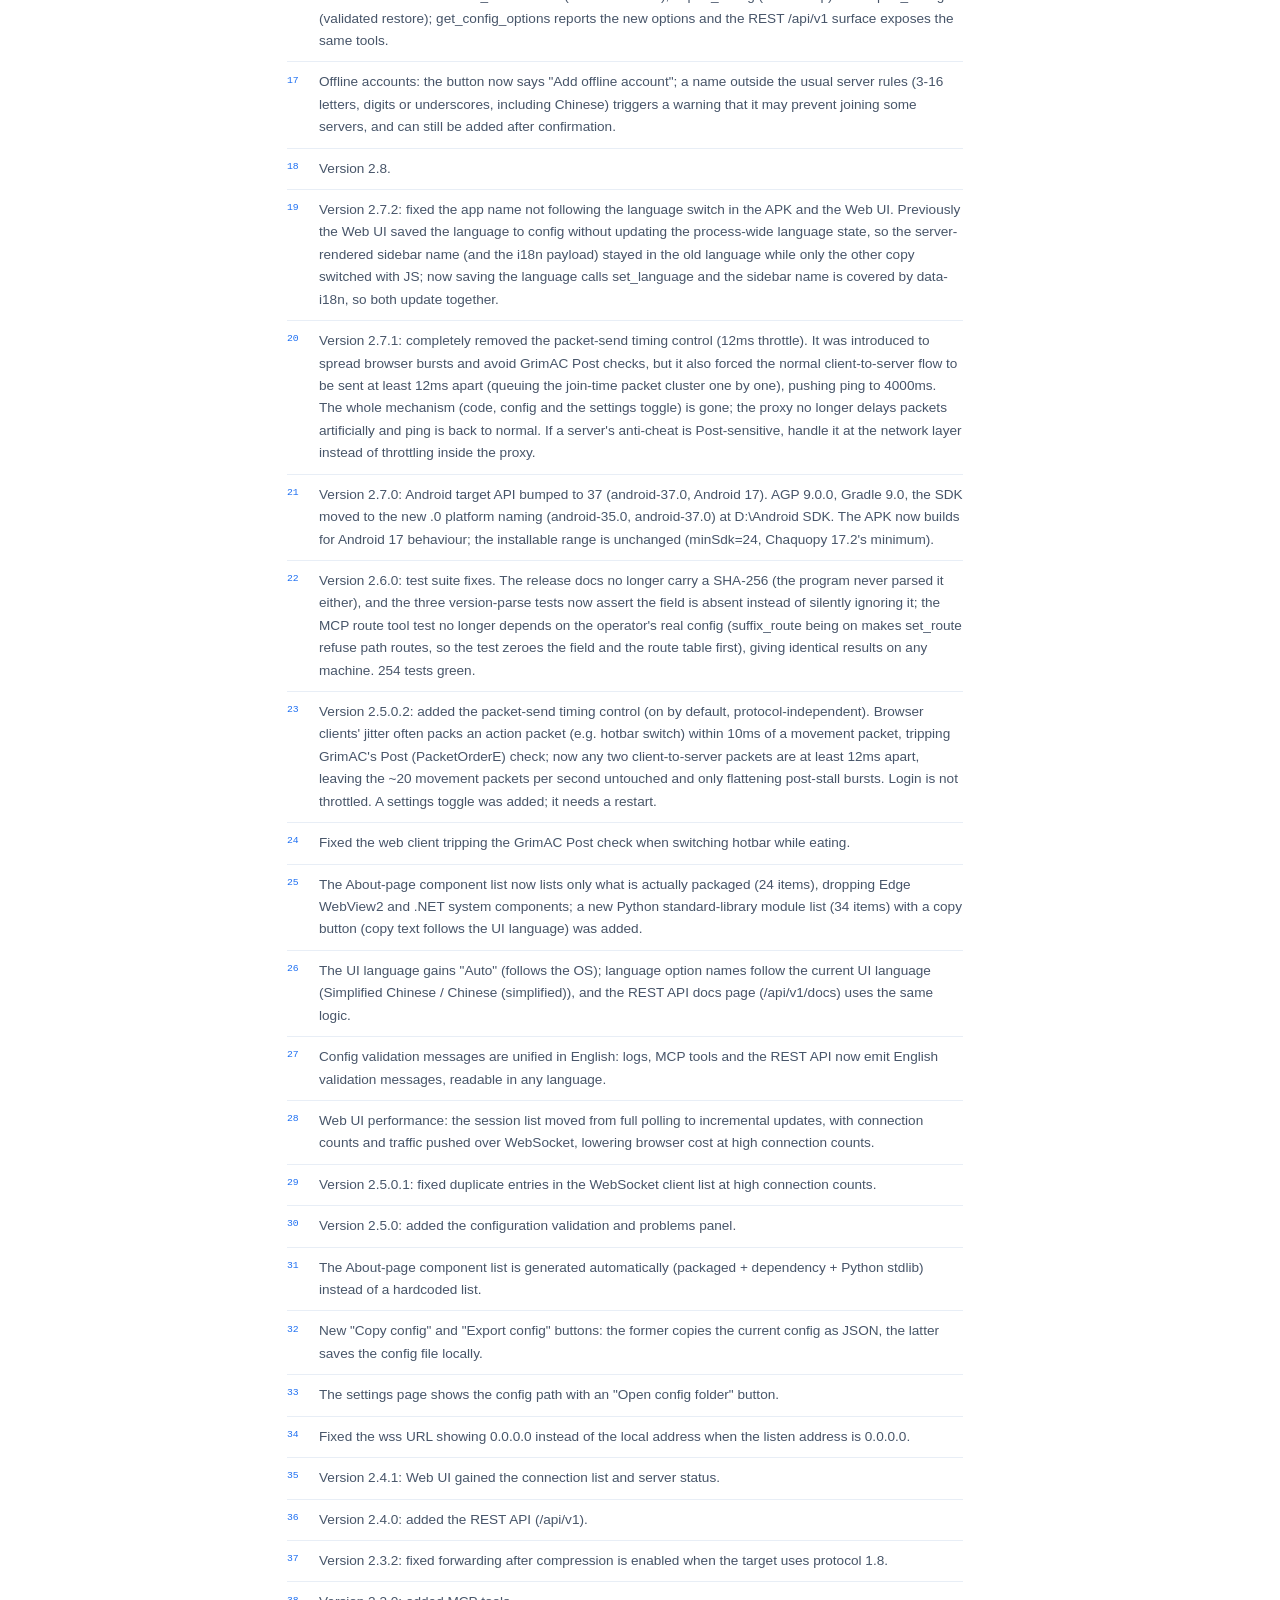
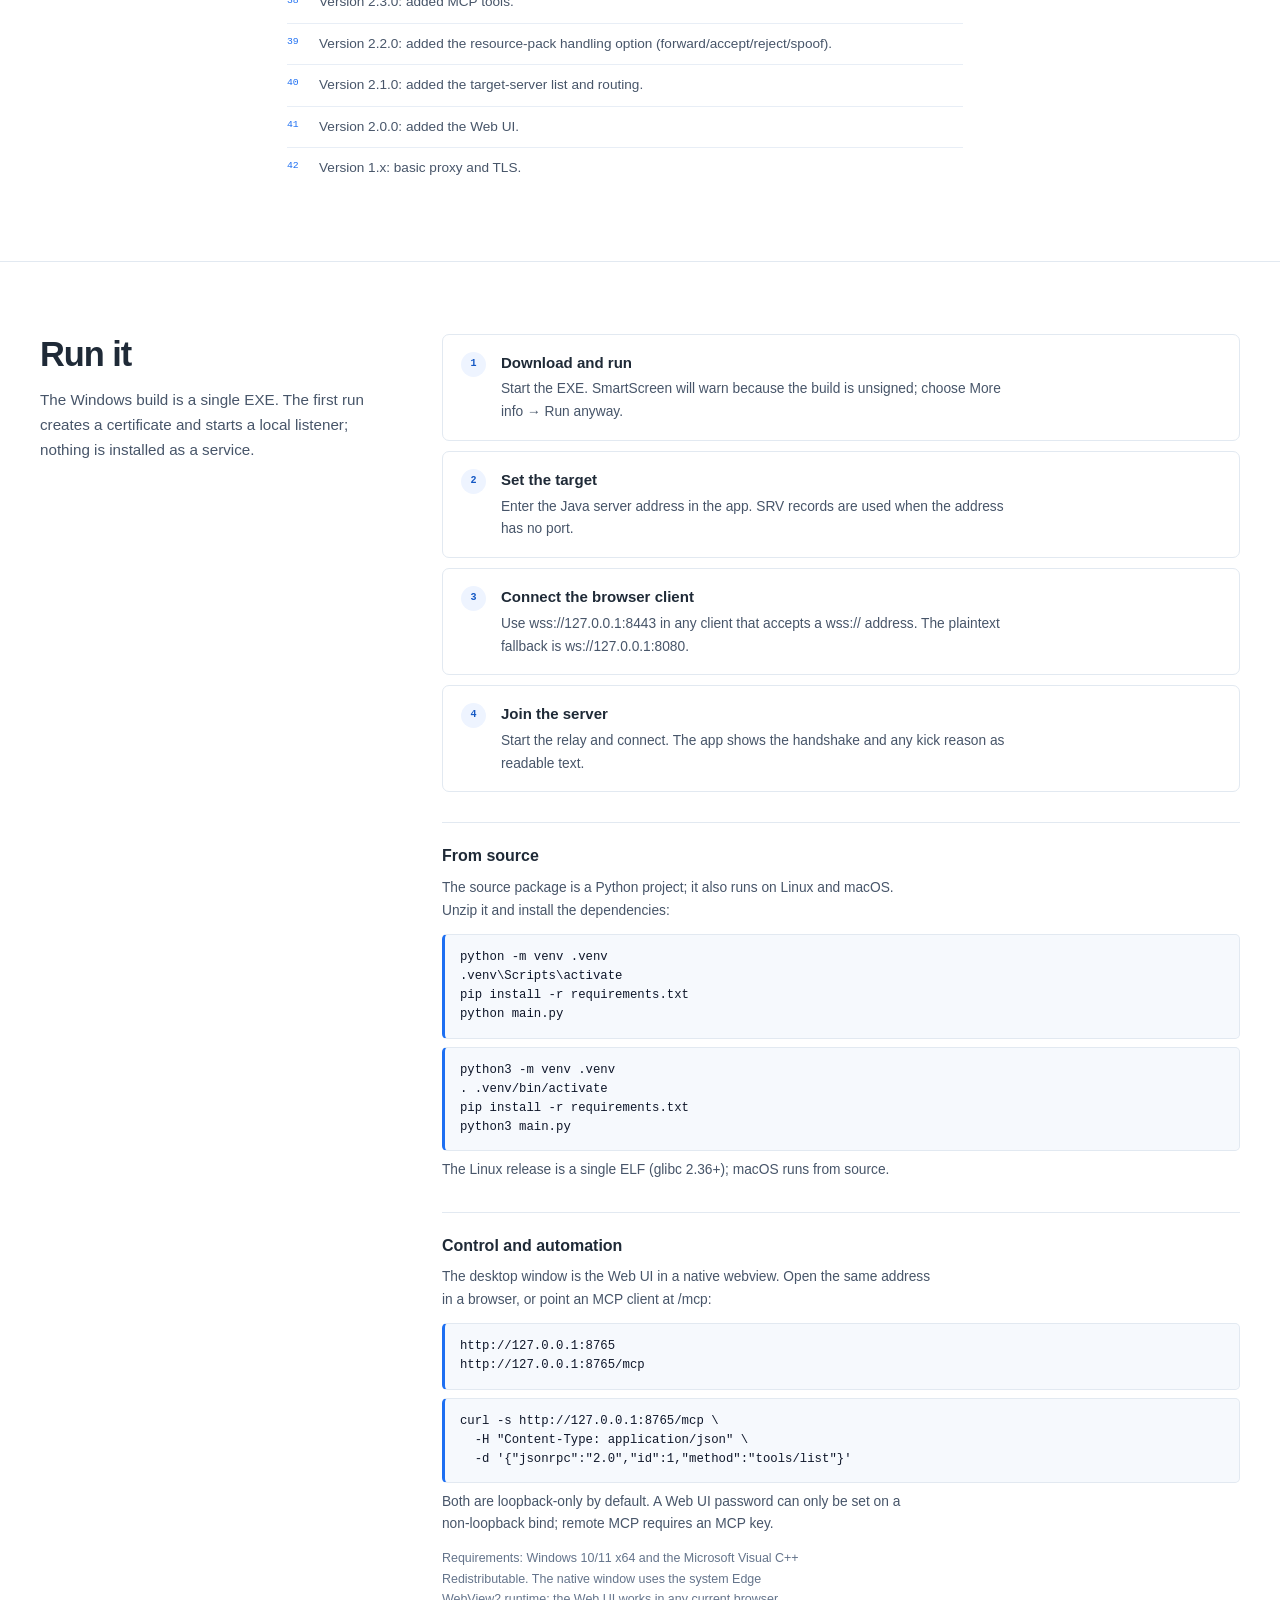
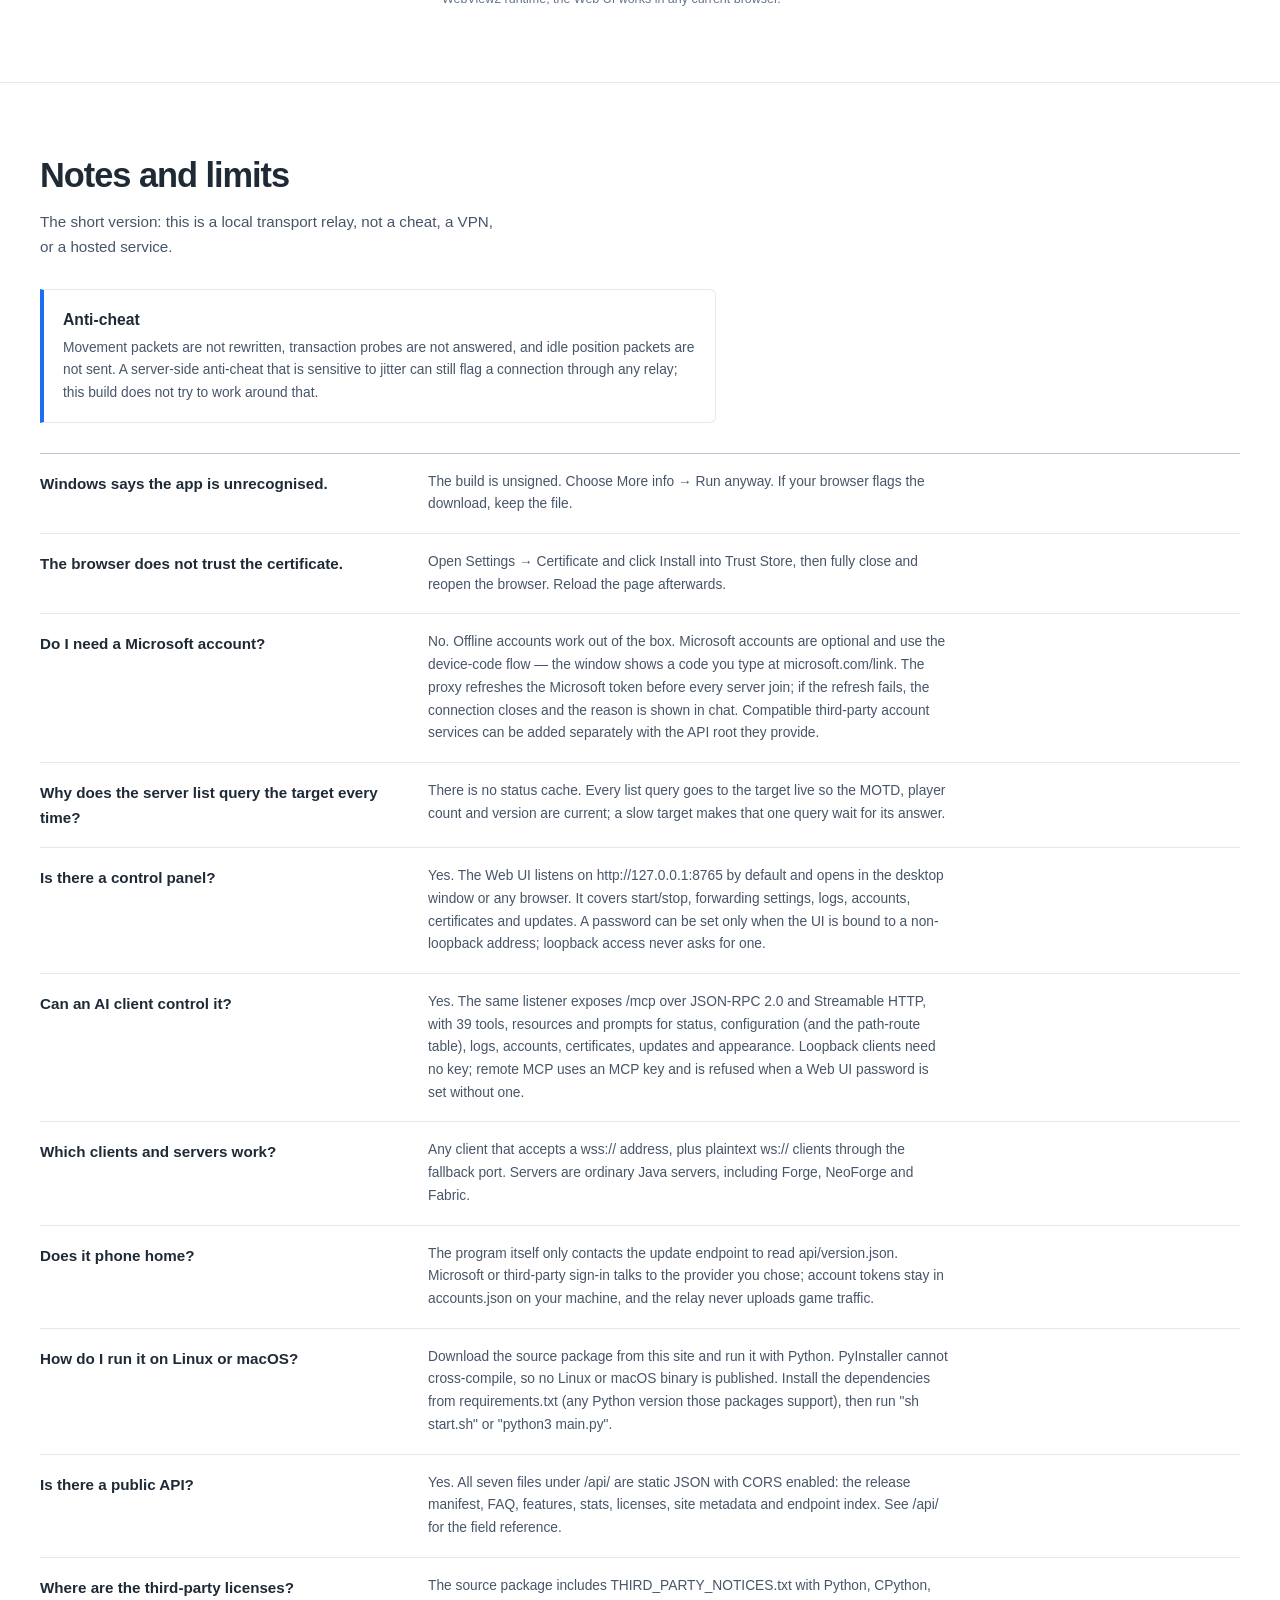
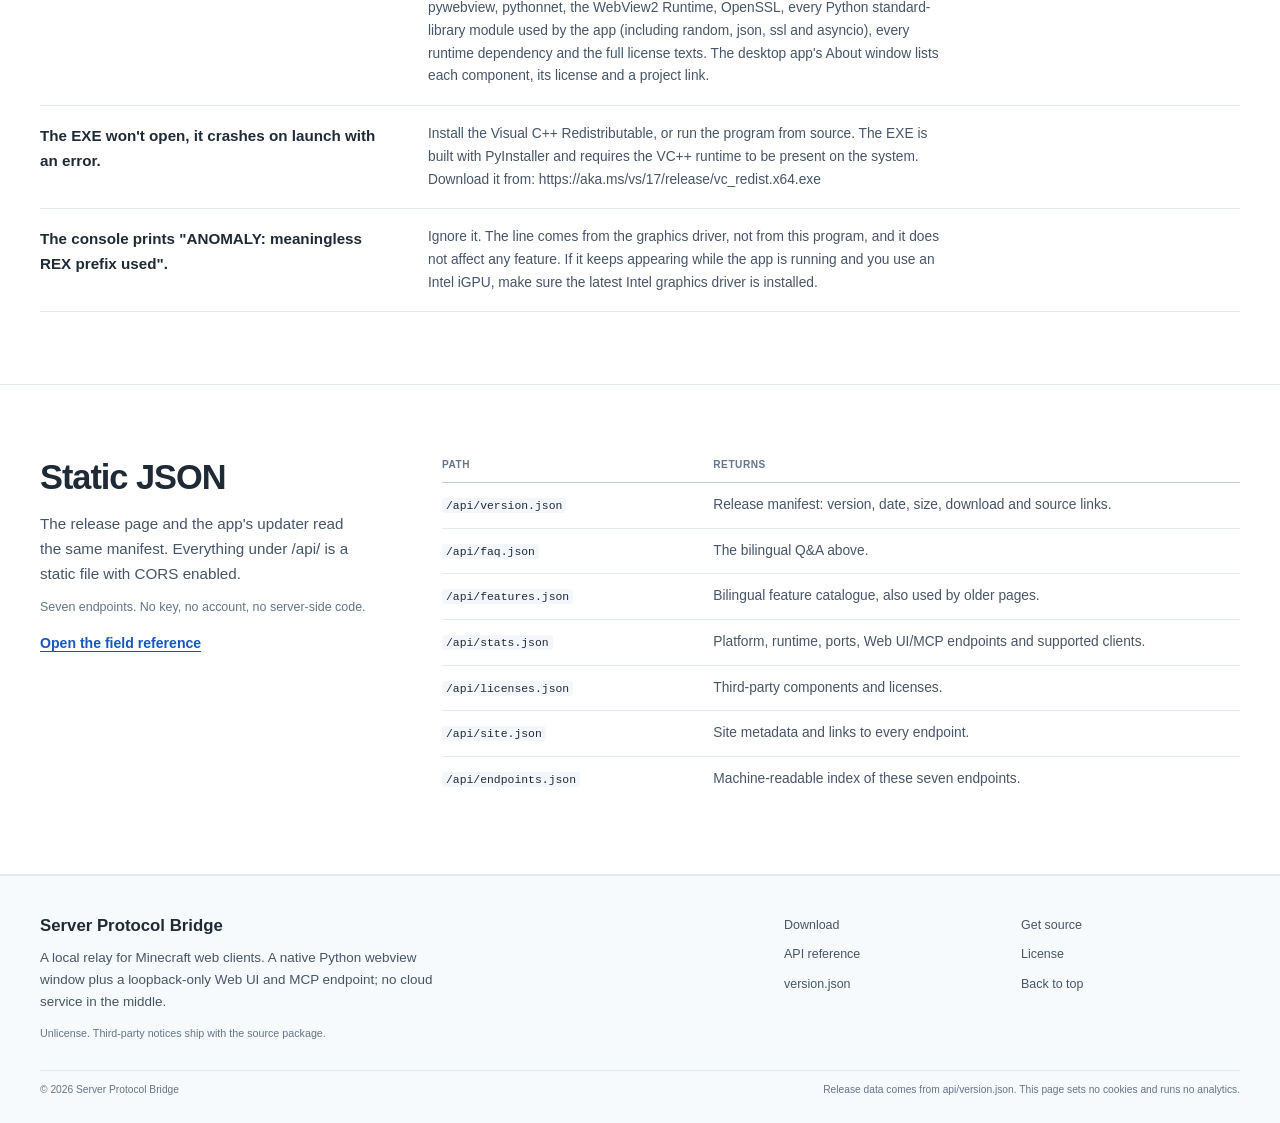
==== commit cc898850: "feat: restore Chinese UI as default (language zh); single-source version via proxy/version_info.py; " ====
--- a/web/index.html
+++ b/web/index.html
@@ -1,18 +1,18 @@
-<!doctype html>
+﻿<!doctype html>
 <html lang="en">
 <head>
   <meta charset="utf-8">
   <meta name="viewport" content="width=device-width, initial-scale=1">
-  <title data-i18n="page.title">Server Protocol Bridge — Downloads</title>
+  <title data-i18n="page.title">Server Protocol Bridge 鈥?Downloads</title>
   <meta name="description" content="A local relay for Minecraft clients that use wss:// or ws://. Windows build, Web UI, MCP control, checksums, release notes and a static API." data-i18n-content="meta.description">
   <link rel="canonical" href="https://banbengengxinjiancha.pages.dev/">
   <meta property="og:type" content="website">
   <meta property="og:site_name" content="Server Protocol Bridge">
-  <meta property="og:title" content="Server Protocol Bridge — Downloads">
+  <meta property="og:title" content="Server Protocol Bridge 鈥?Downloads">
   <meta property="og:description" content="A local relay for Minecraft web clients: Windows build, Web UI, MCP control, checksums and a static release API.">
   <meta property="og:url" content="https://banbengengxinjiancha.pages.dev/">
   <meta name="twitter:card" content="summary">
-  <meta name="twitter:title" content="Server Protocol Bridge — Downloads">
+  <meta name="twitter:title" content="Server Protocol Bridge 鈥?Downloads">
   <meta name="twitter:description" content="A local relay for Minecraft web clients: Windows build, Web UI, MCP control, checksums and a static release API.">
   <meta name="color-scheme" content="light">
   <meta name="theme-color" content="#071b2c">
@@ -44,6 +44,8 @@
         <div class="masthead-tools">
           <div class="language" role="group" aria-label="Language" data-i18n-aria-label="lang.label">
             <button type="button" data-lang="en" aria-pressed="true">English</button>
+            <span aria-hidden="true">/</span>
+            <button type="button" data-lang="zh" aria-pressed="false">涓枃</button>
           </div>
           <a class="header-cta" href="#download" data-i18n="nav.download">Download</a>
         </div>
@@ -77,20 +79,20 @@
             <p class="edition">
               <span data-i18n="edition.os">Windows / Linux build</span>
               <span class="sep" aria-hidden="true">/</span>
-              <span id="edition-version">v—</span>
+              <span id="edition-version">v鈥?/span>
               <span class="sep" aria-hidden="true">/</span>
-              <span id="edition-date">—</span>
+              <span id="edition-date">鈥?/span>
             </p>
           </div>
 
-          <p class="kicker" data-i18n="hero.kicker">Windows 10/11 · 127.0.0.1 only · single executable · Web UI + MCP</p>
+          <p class="kicker" data-i18n="hero.kicker">Windows 10/11 路 127.0.0.1 only 路 single executable 路 Web UI + MCP</p>
           <h1 data-i18n="hero.heading">Server Protocol Bridge</h1>
           <p class="lead" data-i18n="hero.desc">Server Protocol Bridge listens on 127.0.0.1, terminates wss:// or ws://, translates the few packets a WebSocket client cannot send, and forwards the rest untouched. The Java server sees an ordinary client.</p>
 
           <div class="actions">
             <a class="button button-primary" href="/downloads/Server%20Protocol%20Bridge.exe" data-download-button data-fallback-url="/downloads/Server%20Protocol%20Bridge.exe" target="_blank" rel="noopener noreferrer">
               <span data-download-label data-i18n="action.download">Download for Windows</span>
-              <span aria-hidden="true">↓</span>
+              <span aria-hidden="true">鈫?/span>
             </a>
             <a class="text-link" href="#release" data-i18n="action.notes">Read the release notes</a>
           </div>
@@ -98,7 +100,7 @@
           <p class="fineprint">
             <span data-i18n="hero.note">Free and unsigned. No installer, no service, no telemetry.</span>
             <span aria-hidden="true">/</span>
-            <span><span data-i18n="docket.size">Size</span> <span data-release-size>—</span></span>
+            <span><span data-i18n="docket.size">Size</span> <span data-release-size>鈥?/span></span>
           </p>
         </div>
 
@@ -111,23 +113,23 @@
           <dl class="docket-list">
             <div>
               <dt data-i18n="docket.version">Version</dt>
-              <dd><span id="version">—</span></dd>
+              <dd><span id="version">鈥?/span></dd>
             </div>
             <div>
               <dt data-i18n="docket.released">Released</dt>
-              <dd id="release-date">—</dd>
+              <dd id="release-date">鈥?/dd>
             </div>
             <div>
               <dt data-i18n="docket.platform">Platform</dt>
-              <dd data-i18n="docket.platformValue">Windows 10/11 · Linux x86_64</dd>
+              <dd data-i18n="docket.platformValue">Windows 10/11 路 Linux x86_64</dd>
             </div>
             <div>
               <dt data-i18n="docket.size">Size</dt>
-              <dd id="file-size">—</dd>
+              <dd id="file-size">鈥?/dd>
             </div>
             <div>
               <dt data-i18n="docket.min">Minimum</dt>
-              <dd id="min-version">—</dd>
+              <dd id="min-version">鈥?/dd>
             </div>
             <div>
               <dt data-i18n="docket.link">Direct link</dt>
@@ -136,10 +138,10 @@
           </dl>
 
           <div class="docket-actions">
-            <a class="button button-secondary" id="source-button" href="/downloads/ServerProtocolBridge-2.8.4-source.zip" data-source-button data-fallback-url="/downloads/ServerProtocolBridge-2.8.4-source.zip" target="_blank" rel="noopener noreferrer">
+            <a class="button button-secondary" id="source-button" href="/downloads/ServerProtocolBridge-2.4.5-source.zip" data-source-button data-fallback-url="/downloads/ServerProtocolBridge-2.4.5-source.zip" target="_blank" rel="noopener noreferrer">
               <span data-source-label data-i18n="action.source">Get source</span>
             </a>
-            <p class="status" id="release-status" role="status" data-i18n="release.status">Reading api/version.json…</p>
+            <p class="status" id="release-status" role="status" data-i18n="release.status">Reading api/version.json鈥?/p>
           </div>
         </aside>
       </div>
@@ -158,75 +160,75 @@
           <article class="download-card">
             <div class="download-card-top">
               <span class="file-badge">EXE</span>
-              <span class="download-platform" data-i18n="download.windowsMeta">Windows 10/11 · x64 · single EXE</span>
+              <span class="download-platform" data-i18n="download.windowsMeta">Windows 10/11 路 x64 路 single EXE</span>
             </div>
             <h3 data-i18n="download.windows">Server Protocol Bridge for Windows</h3>
             <p data-i18n="download.windowsBody">One executable, no installer or service. The build is unsigned.</p>
             <dl class="card-meta">
               <div>
                 <dt data-i18n="docket.version">Version</dt>
-                <dd><span data-download-meta-version>—</span></dd>
+                <dd><span data-download-meta-version>鈥?/span></dd>
               </div>
               <div>
                 <dt data-i18n="docket.size">Size</dt>
-                <dd><span data-download-meta-size>—</span></dd>
+                <dd><span data-download-meta-size>鈥?/span></dd>
               </div>
               <div>
                 <dt data-i18n="docket.released">Released</dt>
-                <dd><span data-download-meta-date>—</span></dd>
+                <dd><span data-download-meta-date>鈥?/span></dd>
               </div>
             </dl>
             <a class="button button-primary" href="/downloads/Server%20Protocol%20Bridge.exe" data-download-button data-fallback-url="/downloads/Server%20Protocol%20Bridge.exe" target="_blank" rel="noopener noreferrer">
               <span data-download-label data-i18n="action.download">Download for Windows</span>
-              <span aria-hidden="true">↓</span>
+              <span aria-hidden="true">鈫?/span>
             </a>
           </article>
 
           <article class="download-card">
             <div class="download-card-top">
               <span class="file-badge">ELF</span>
-              <span class="download-platform" data-i18n="download.linuxMeta">Linux x86_64 · single binary</span>
+              <span class="download-platform" data-i18n="download.linuxMeta">Linux x86_64 路 single binary</span>
             </div>
             <h3 data-i18n="download.linux">Server Protocol Bridge for Linux</h3>
             <p data-i18n="download.linuxBody">Single ELF binary built on Debian 12 (glibc 2.36+). With python3-gi and gir1.2-webkit2-4.1 installed it opens a native WebKitGTK window; otherwise the Web UI opens in your browser. Make it executable with chmod +x.</p>
             <dl class="card-meta">
               <div>
                 <dt data-i18n="docket.version">Version</dt>
-                <dd><span data-linux-meta-version>—</span></dd>
+                <dd><span data-linux-meta-version>鈥?/span></dd>
               </div>
               <div>
                 <dt data-i18n="docket.size">Size</dt>
-                <dd><span data-linux-meta-size>—</span></dd>
+                <dd><span data-linux-meta-size>鈥?/span></dd>
               </div>
               <div>
                 <dt data-i18n="docket.updated">Updated</dt>
-                <dd><span data-linux-meta-date>—</span></dd>
+                <dd><span data-linux-meta-date>鈥?/span></dd>
               </div>
             </dl>
             <a class="button button-primary" href="/downloads/Server%20Protocol%20Bridge-linux-x86_64" data-linux-button data-fallback-url="/downloads/Server%20Protocol%20Bridge-linux-x86_64" target="_blank" rel="noopener noreferrer">
               <span data-linux-label data-i18n="action.linux">Download for Linux</span>
-              <span aria-hidden="true">↓</span>
+              <span aria-hidden="true">鈫?/span>
             </a>
           </article>
 
           <article class="download-card">
             <div class="download-card-top">
               <span class="file-badge">ZIP</span>
-              <span class="download-platform" data-i18n="download.sourceMeta">Python source · Unlicense</span>
+              <span class="download-platform" data-i18n="download.sourceMeta">Python source 路 Unlicense</span>
             </div>
             <h3 data-i18n="download.source">Source package</h3>
             <p data-i18n="download.sourceBody">The archive contains the application and website source, LICENSE and THIRD_PARTY_NOTICES.txt. macOS runs from source.</p>
             <dl class="card-meta">
               <div>
                 <dt data-i18n="docket.size">Size</dt>
-                <dd><span data-source-meta-size>—</span></dd>
+                <dd><span data-source-meta-size>鈥?/span></dd>
               </div>
               <div>
                 <dt data-i18n="docket.updated">Updated</dt>
-                <dd><span data-source-meta-date>—</span></dd>
+                <dd><span data-source-meta-date>鈥?/span></dd>
               </div>
             </dl>
-            <a class="button button-secondary" href="/downloads/ServerProtocolBridge-2.8.4-source.zip" data-source-button data-fallback-url="/downloads/ServerProtocolBridge-2.8.4-source.zip" target="_blank" rel="noopener noreferrer">
+            <a class="button button-secondary" href="/downloads/ServerProtocolBridge-2.4.5-source.zip" data-source-button data-fallback-url="/downloads/ServerProtocolBridge-2.4.5-source.zip" target="_blank" rel="noopener noreferrer">
               <span data-source-label data-i18n="action.source">Get source</span>
             </a>
           </article>
@@ -234,27 +236,53 @@
           <article class="download-card">
             <div class="download-card-top">
               <span class="file-badge">APK</span>
-              <span class="download-platform" data-i18n="download.androidMeta">Android 7.0+ · arm64-v8a / x86_64</span>
+              <span class="download-platform" data-i18n="download.androidMeta">Android 7.0+ 路 arm64-v8a / x86_64</span>
             </div>
             <h3 data-i18n="download.android">Server Protocol Bridge for Android</h3>
             <p data-i18n="download.androidBody">Native APK with an embedded WebView control panel. Python 3.13 and both ABIs (arm64-v8a and x86_64) are in one file.</p>
             <dl class="card-meta">
               <div>
                 <dt data-i18n="docket.version">Version</dt>
-                <dd><span data-apk-meta-version>—</span></dd>
+                <dd><span data-apk-meta-version>鈥?/span></dd>
               </div>
               <div>
                 <dt data-i18n="docket.size">Size</dt>
-                <dd><span data-apk-meta-size>—</span></dd>
+                <dd><span data-apk-meta-size>鈥?/span></dd>
               </div>
               <div>
                 <dt data-i18n="docket.updated">Updated</dt>
-                <dd><span data-apk-meta-date>—</span></dd>
+                <dd><span data-apk-meta-date>鈥?/span></dd>
               </div>
             </dl>
             <a class="button button-primary" href="/downloads/Server%20Protocol%20Bridge.apk" data-apk-button data-fallback-url="/downloads/Server%20Protocol%20Bridge.apk" target="_blank" rel="noopener noreferrer">
               <span data-apk-label data-i18n="action.android">Download APK</span>
-              <span aria-hidden="true">↓</span>
+              <span aria-hidden="true">鈫?/span>
+            </a>
+          </article>
+
+          <article class="download-card">
+            <div class="download-card-top">
+              <span class="file-badge">JAR</span>
+              <span class="download-platform" data-i18n="download.superdebugMeta">Paper plugin 路 SuperDebug</span>
+            </div>
+            <h3 data-i18n="download.superdebug">SuperDebug (Minecraft debug plugin)</h3>
+            <p data-i18n="download.superdebugBody">Drop-in Paper plugin for diagnosing TCP/WSS proxy connections: ping, Netty channel, traffic, packet sniff and frame timing, including GrimAC Post risk pairs.</p>
+            <dl class="card-meta">
+              <div>
+                <dt data-i18n="docket.version">Version</dt>
+                <dd><span data-superdebug-meta-version>鈥?/span></dd>
+              </div>
+              <div>
+                <dt data-i18n="docket.size">Size</dt>
+                <dd><span data-superdebug-meta-size>鈥?/span></dd>
+              </div>
+              <div>
+                <dt data-i18n="docket.updated">Updated</dt>
+                <dd><span data-superdebug-meta-date>鈥?/span></dd>
+              </div>
+            </dl>
+            <a class="button button-secondary" href="/downloads/SuperDebug-1.2.0.jar" data-superdebug-button data-fallback-url="/downloads/SuperDebug-1.2.0.jar" target="_blank" rel="noopener noreferrer">
+              <span data-superdebug-label data-i18n="action.superdebug">Download SuperDebug JAR</span>
             </a>
           </article>
         </div>
@@ -262,7 +290,7 @@
         <p class="download-note" data-i18n="download.note">The builds are unsigned.</p>
 
         <noscript>
-          <p class="download-note">JavaScript is disabled. Direct downloads: <a href="/downloads/Server%20Protocol%20Bridge.exe">Windows EXE</a> · <a href="/downloads/Server%20Protocol%20Bridge-linux-x86_64">Linux ELF</a> · <a href="/downloads/Server%20Protocol%20Bridge.apk">Android APK</a> · <a href="/downloads/ServerProtocolBridge-2.8.4-source.zip">source ZIP</a>.</p>
+          <p class="download-note">JavaScript is disabled. Direct downloads: <a href="/downloads/Server%20Protocol%20Bridge.exe">Windows EXE</a> 路 <a href="/downloads/Server%20Protocol%20Bridge-linux-x86_64">Linux ELF</a> 路 <a href="/downloads/Server%20Protocol%20Bridge.apk">Android APK</a> 路 <a href="/downloads/ServerProtocolBridge-2.4.5-source.zip">source ZIP</a> 路 <a href="/downloads/SuperDebug-1.2.0.jar">SuperDebug JAR</a>.</p>
         </noscript>
       </div>
     </section>
@@ -329,7 +357,7 @@
         <header class="section-head section-head-wide">
           <h2>
             <span data-i18n="release.title">What's in this build</span>
-            <span class="version-inline" id="release-title-version">v—</span>
+            <span class="version-inline" id="release-title-version">v鈥?/span>
           </h2>
           <p class="section-lead" data-i18n="release.lead">The 2.x line adds a browser control panel and an MCP endpoint, so the same relay can be configured by hand or driven by an AI client. The relay core stays small: game data is forwarded unchanged.</p>
         </header>
@@ -377,7 +405,7 @@
           <ol class="steps-list">
             <li>
               <h3 data-i18n="start.step1.title">Download and run</h3>
-              <p data-i18n="start.step1.body">Start the EXE. SmartScreen will warn because the build is unsigned; choose More info → Run anyway.</p>
+              <p data-i18n="start.step1.body">Start the EXE. SmartScreen will warn because the build is unsigned; choose More info 鈫?Run anyway.</p>
             </li>
             <li>
               <h3 data-i18n="start.step2.title">Set the target</h3>
@@ -436,7 +464,7 @@
         </div>
 
         <div class="faq-list" id="faq-list" aria-live="polite">
-          <p class="faq-state" data-i18n="faq.loading">Loading FAQ …</p>
+          <p class="faq-state" data-i18n="faq.loading">Loading FAQ 鈥?/p>
         </div>
       </div>
     </section>
@@ -504,7 +532,7 @@
 
       <nav class="colophon-links" aria-label="Links" data-i18n-aria-label="footer.links">
         <a href="#download" data-i18n="footer.download">Download</a>
-        <a href="/downloads/ServerProtocolBridge-2.8.4-source.zip" data-source-button data-fallback-url="/downloads/ServerProtocolBridge-2.8.4-source.zip" target="_blank" rel="noopener noreferrer"><span data-source-label data-i18n="action.source">Get source</span></a>
+        <a href="/downloads/ServerProtocolBridge-2.4.5-source.zip" data-source-button data-fallback-url="/downloads/ServerProtocolBridge-2.4.5-source.zip" target="_blank" rel="noopener noreferrer"><span data-source-label data-i18n="action.source">Get source</span></a>
         <a href="api/" data-i18n="footer.api">API reference</a>
         <a href="LICENSE" target="_blank" rel="noopener noreferrer" data-i18n="footer.license">License</a>
         <a href="api/version.json" data-i18n="footer.version">version.json</a>
@@ -513,7 +541,7 @@
     </div>
 
     <div class="shell colophon-bottom">
-      <span data-i18n="footer.rights">© 2026 Server Protocol Bridge</span>
+      <span data-i18n="footer.rights">漏 2026 Server Protocol Bridge</span>
       <span data-i18n="footer.note">Release data comes from api/version.json. This page sets no cookies and runs no analytics.</span>
     </div>
   </footer>
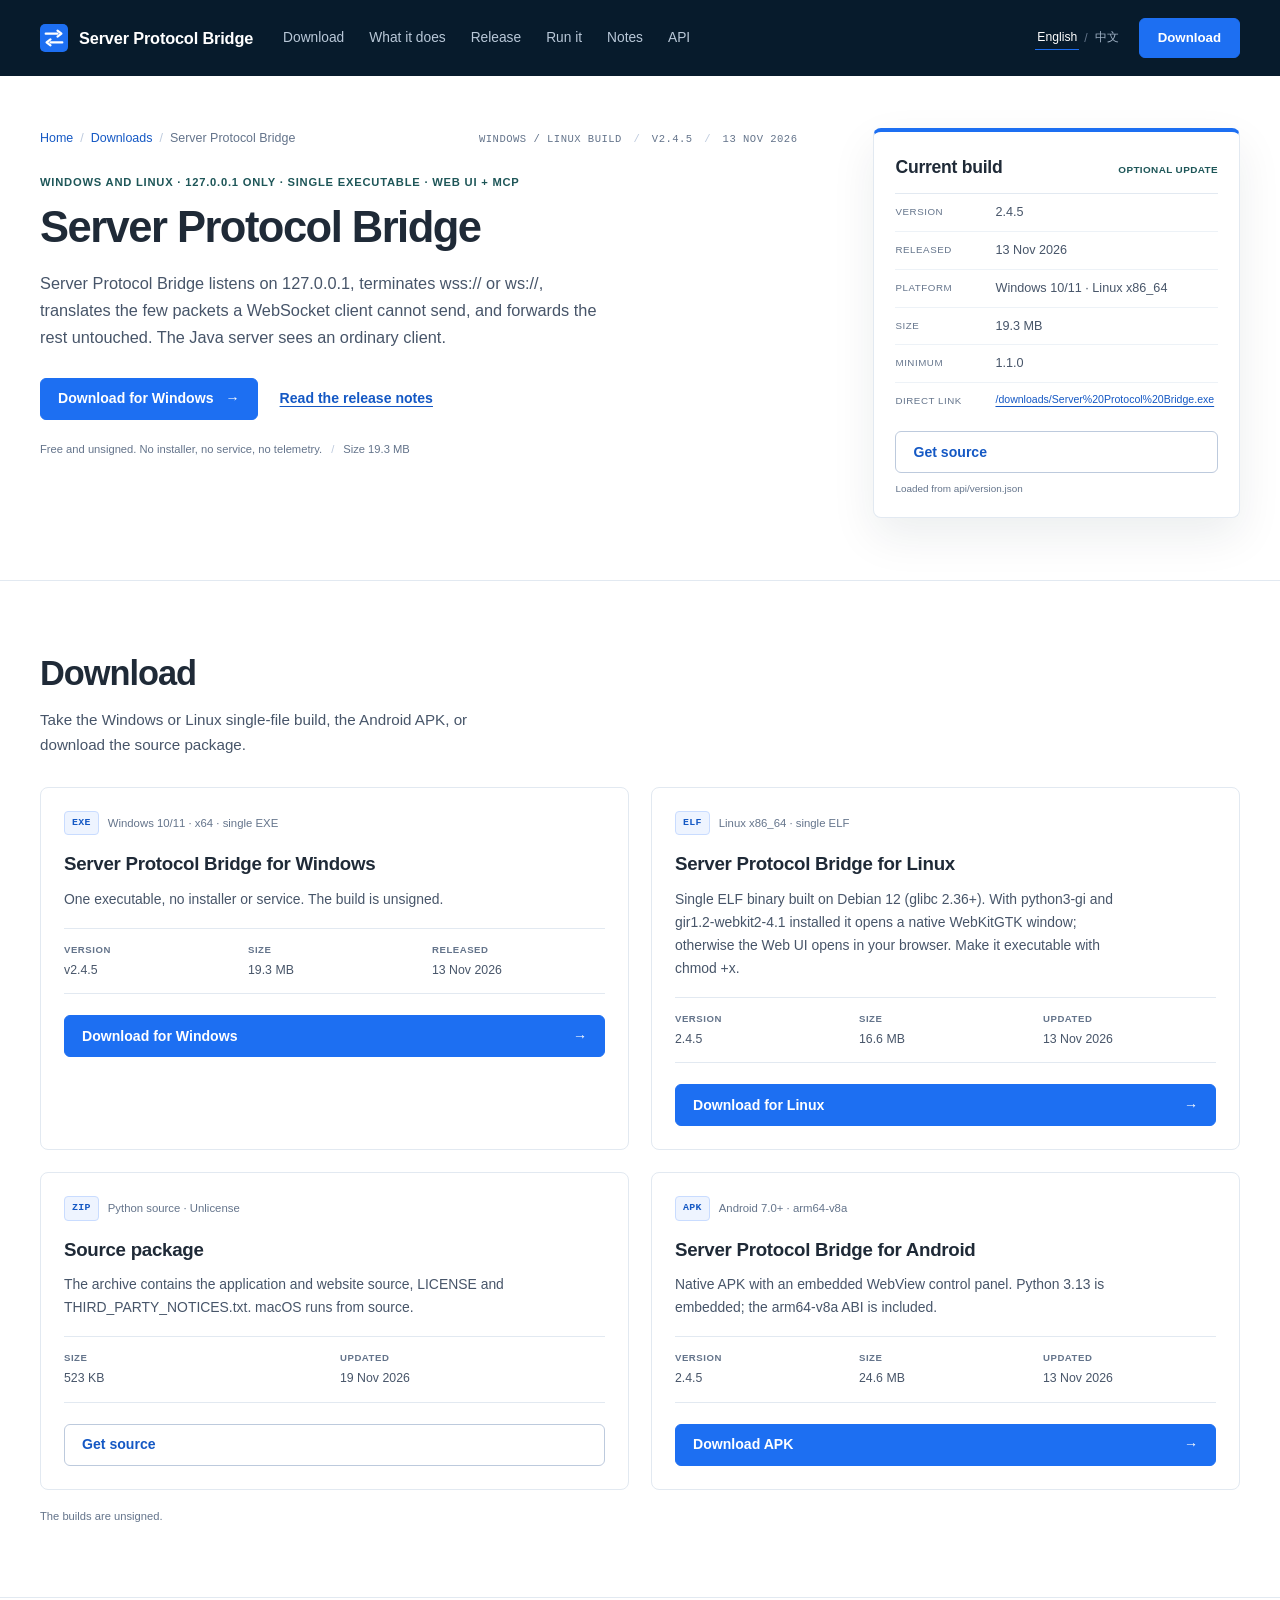
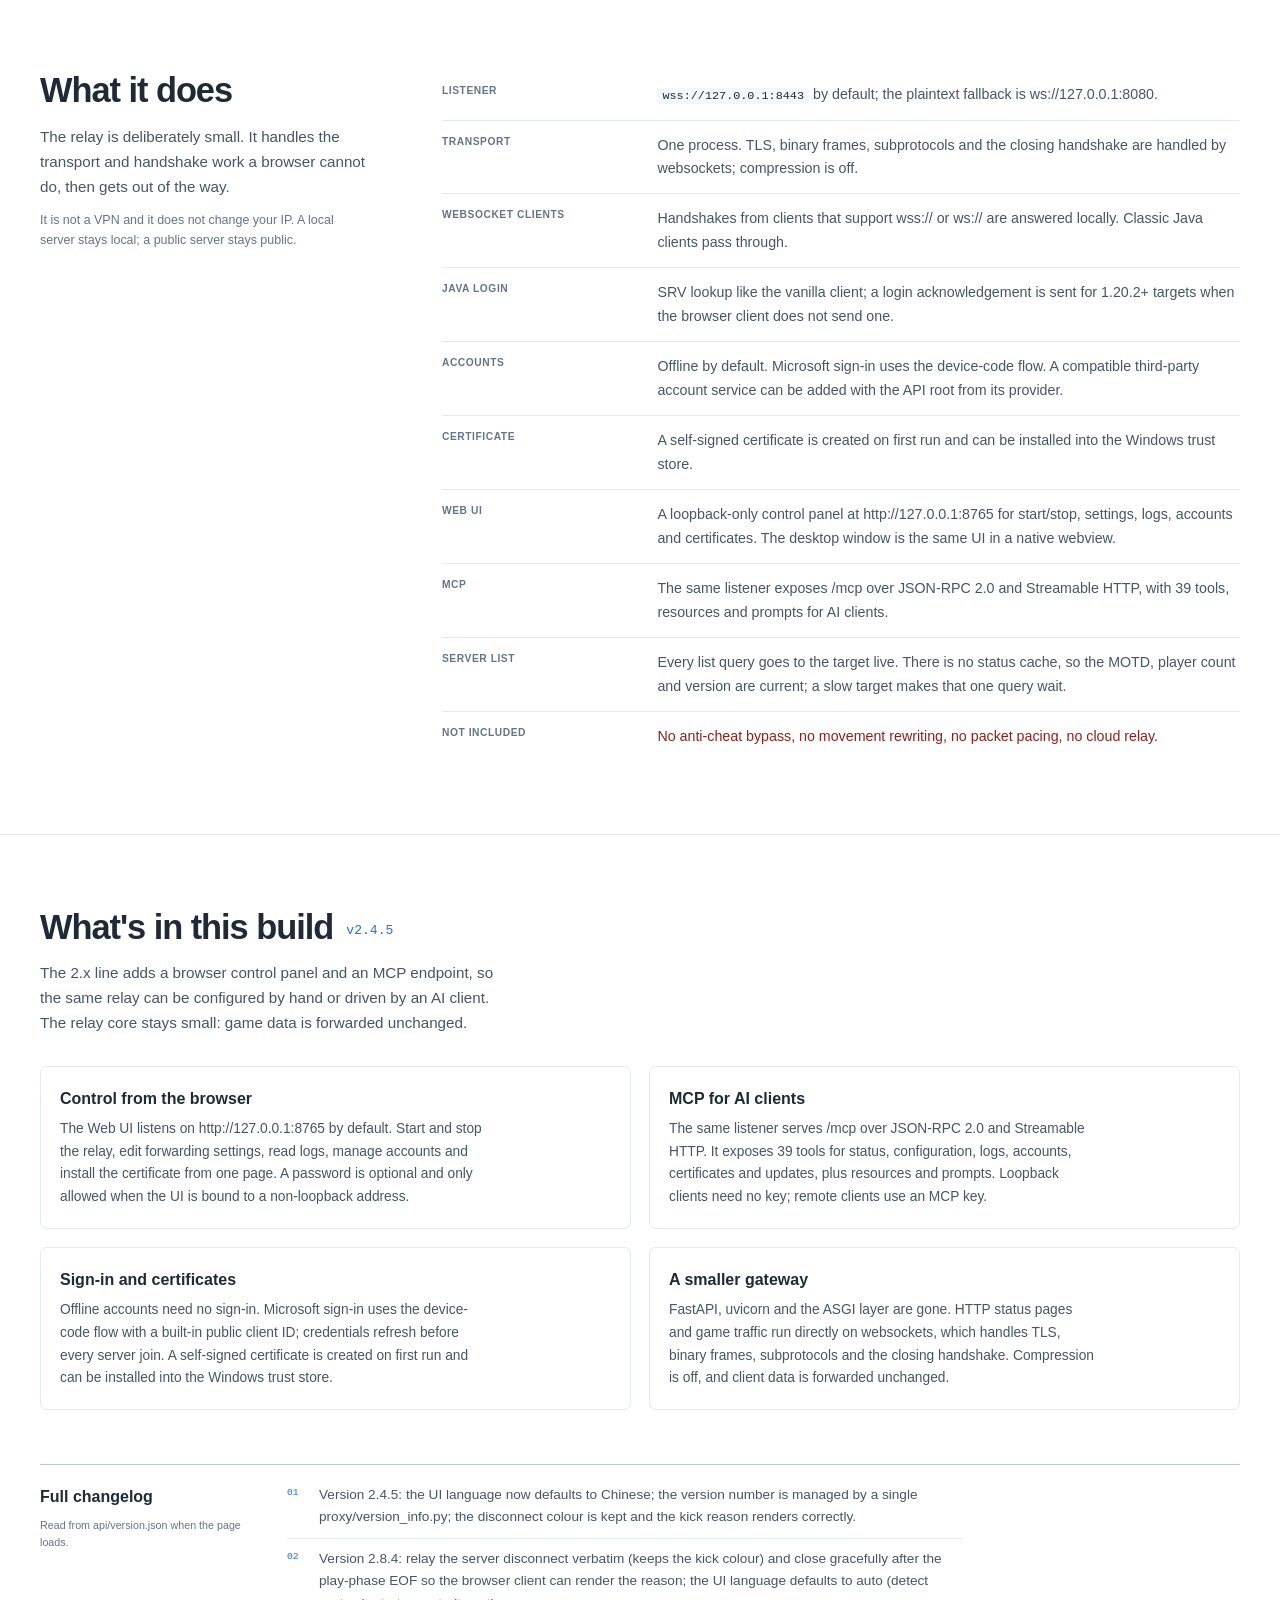
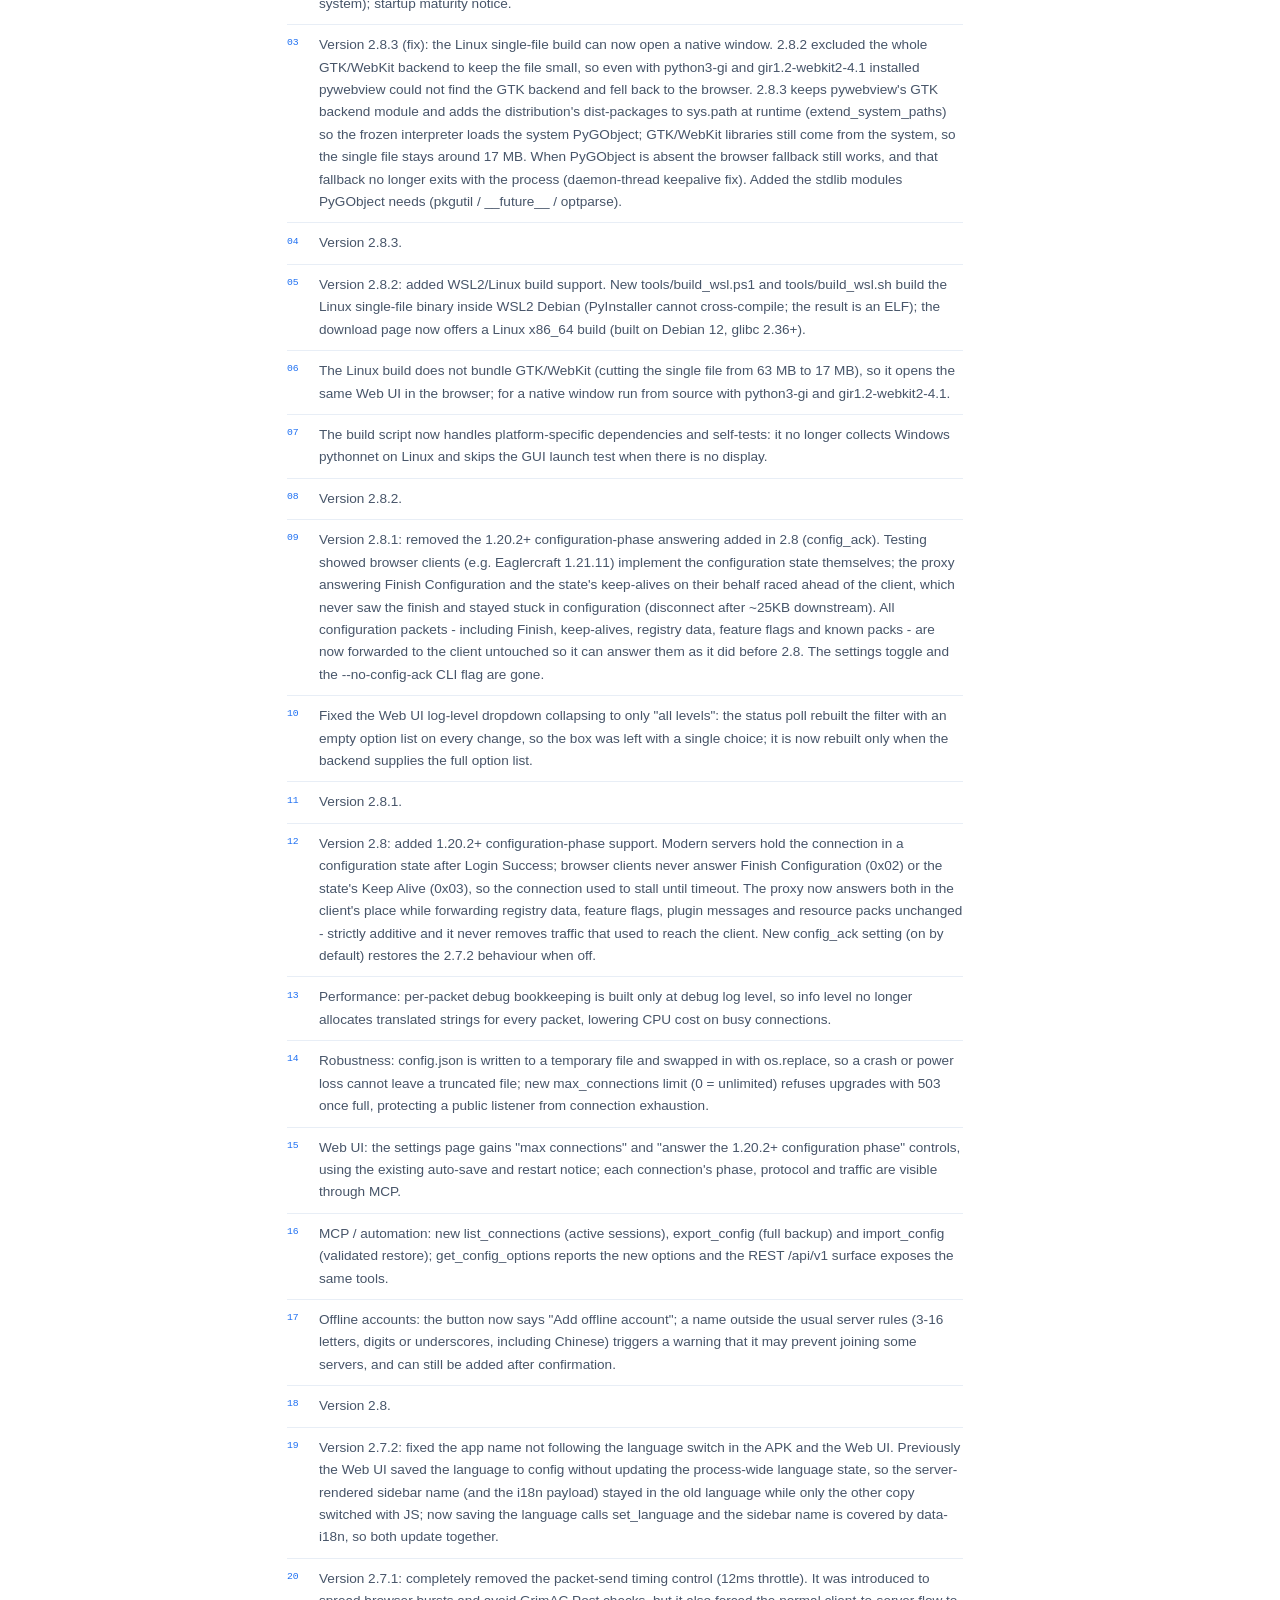
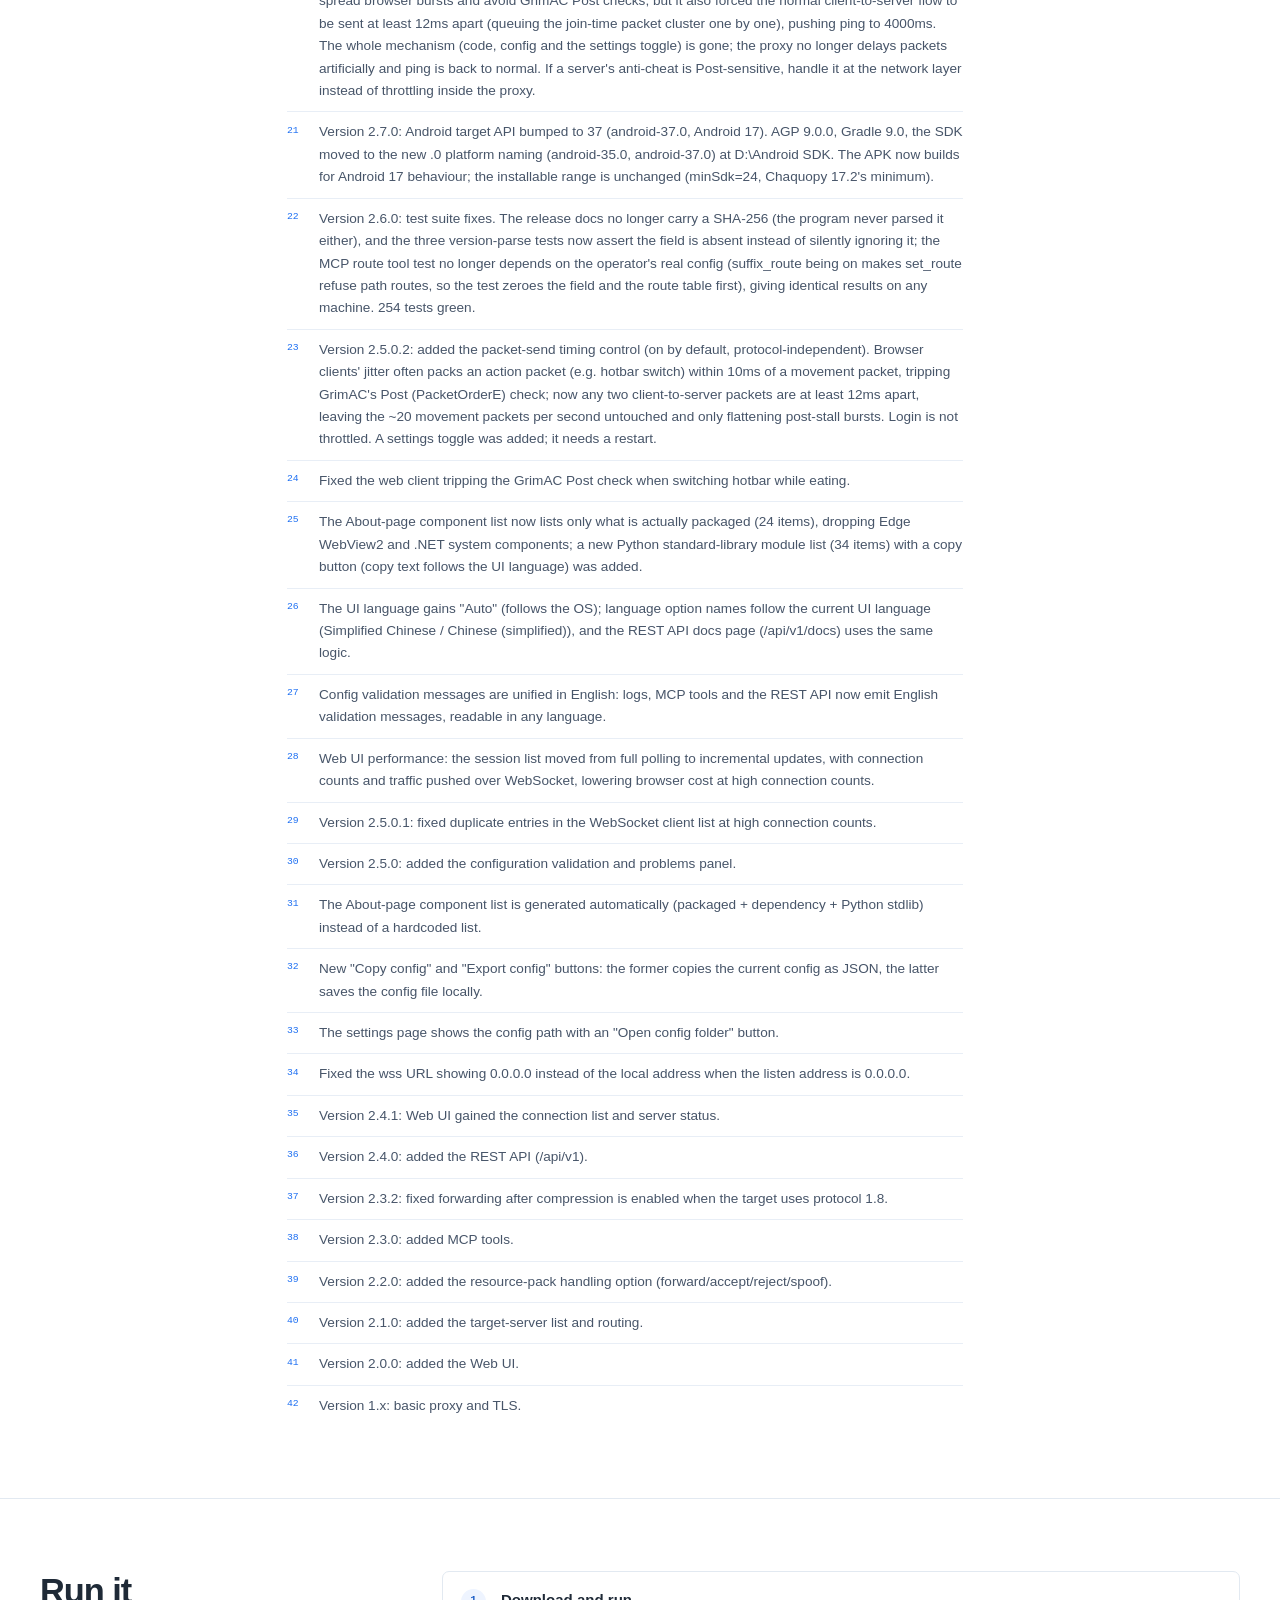
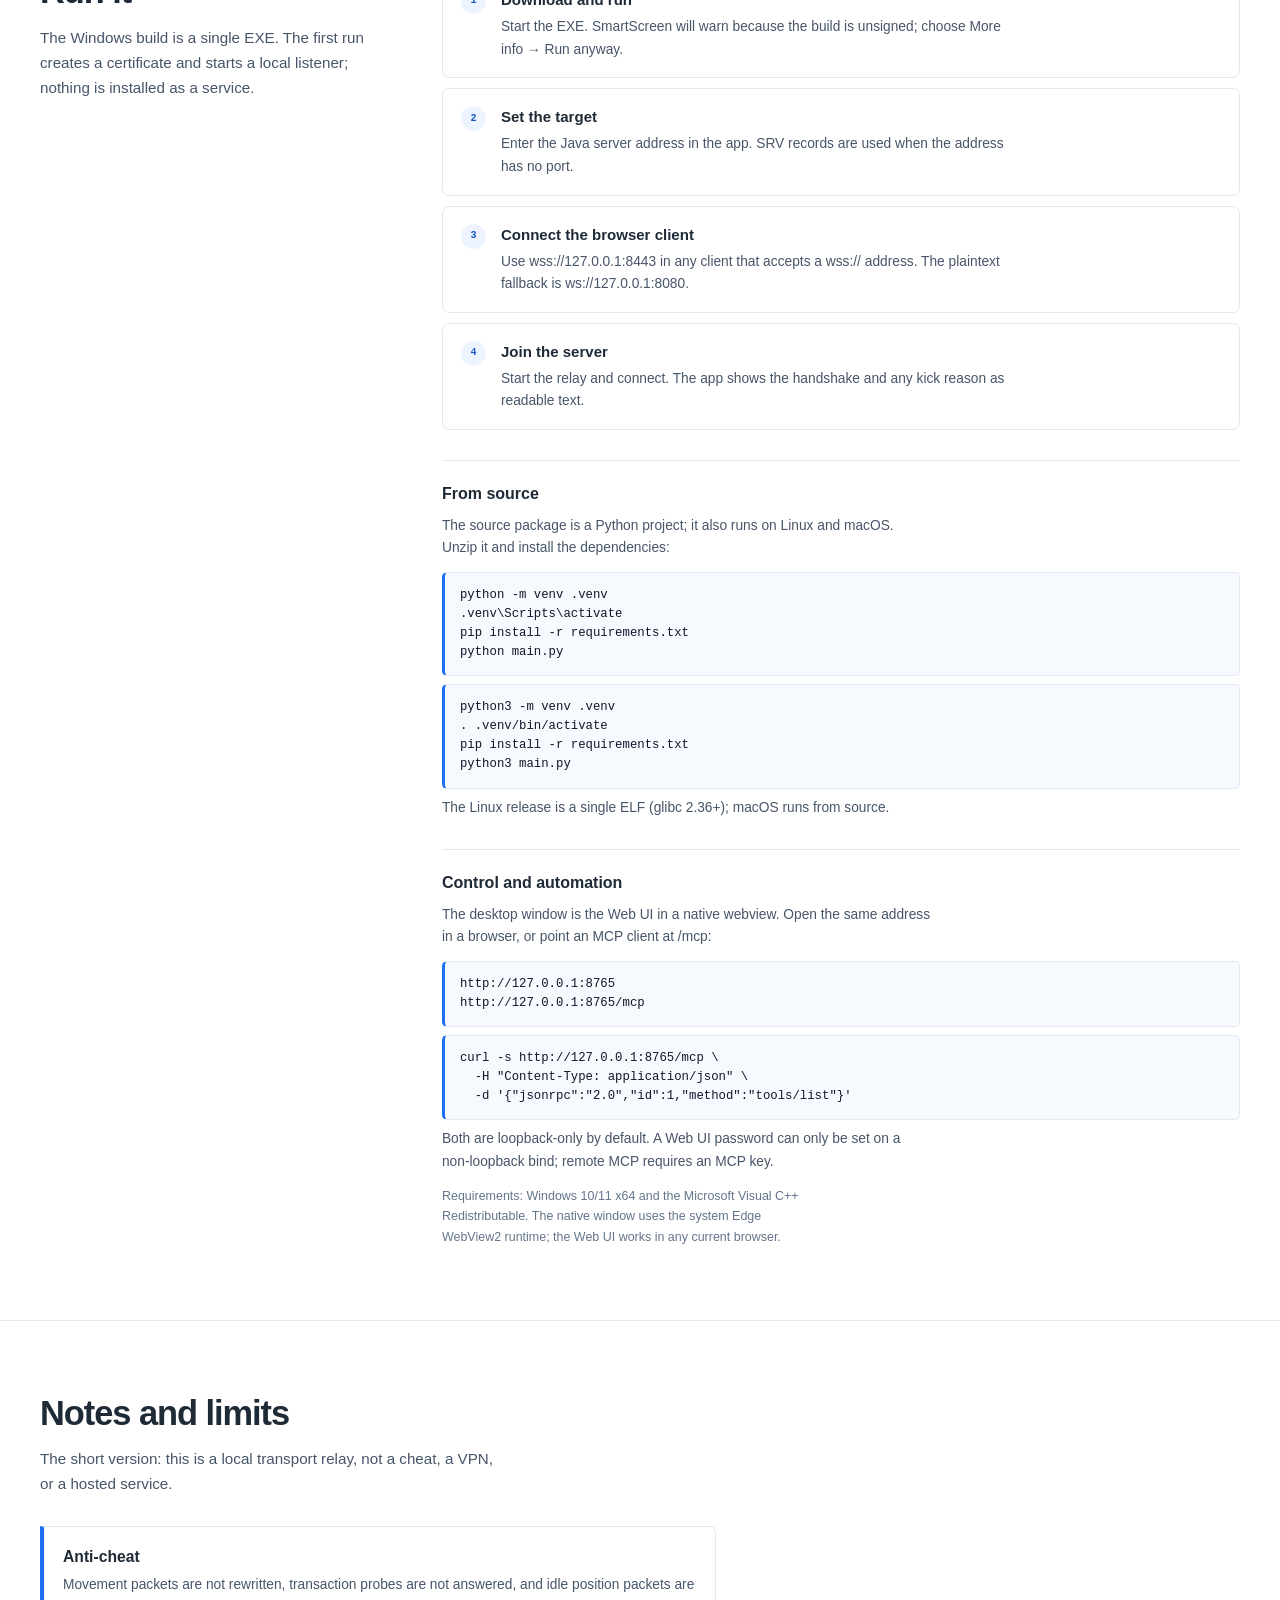
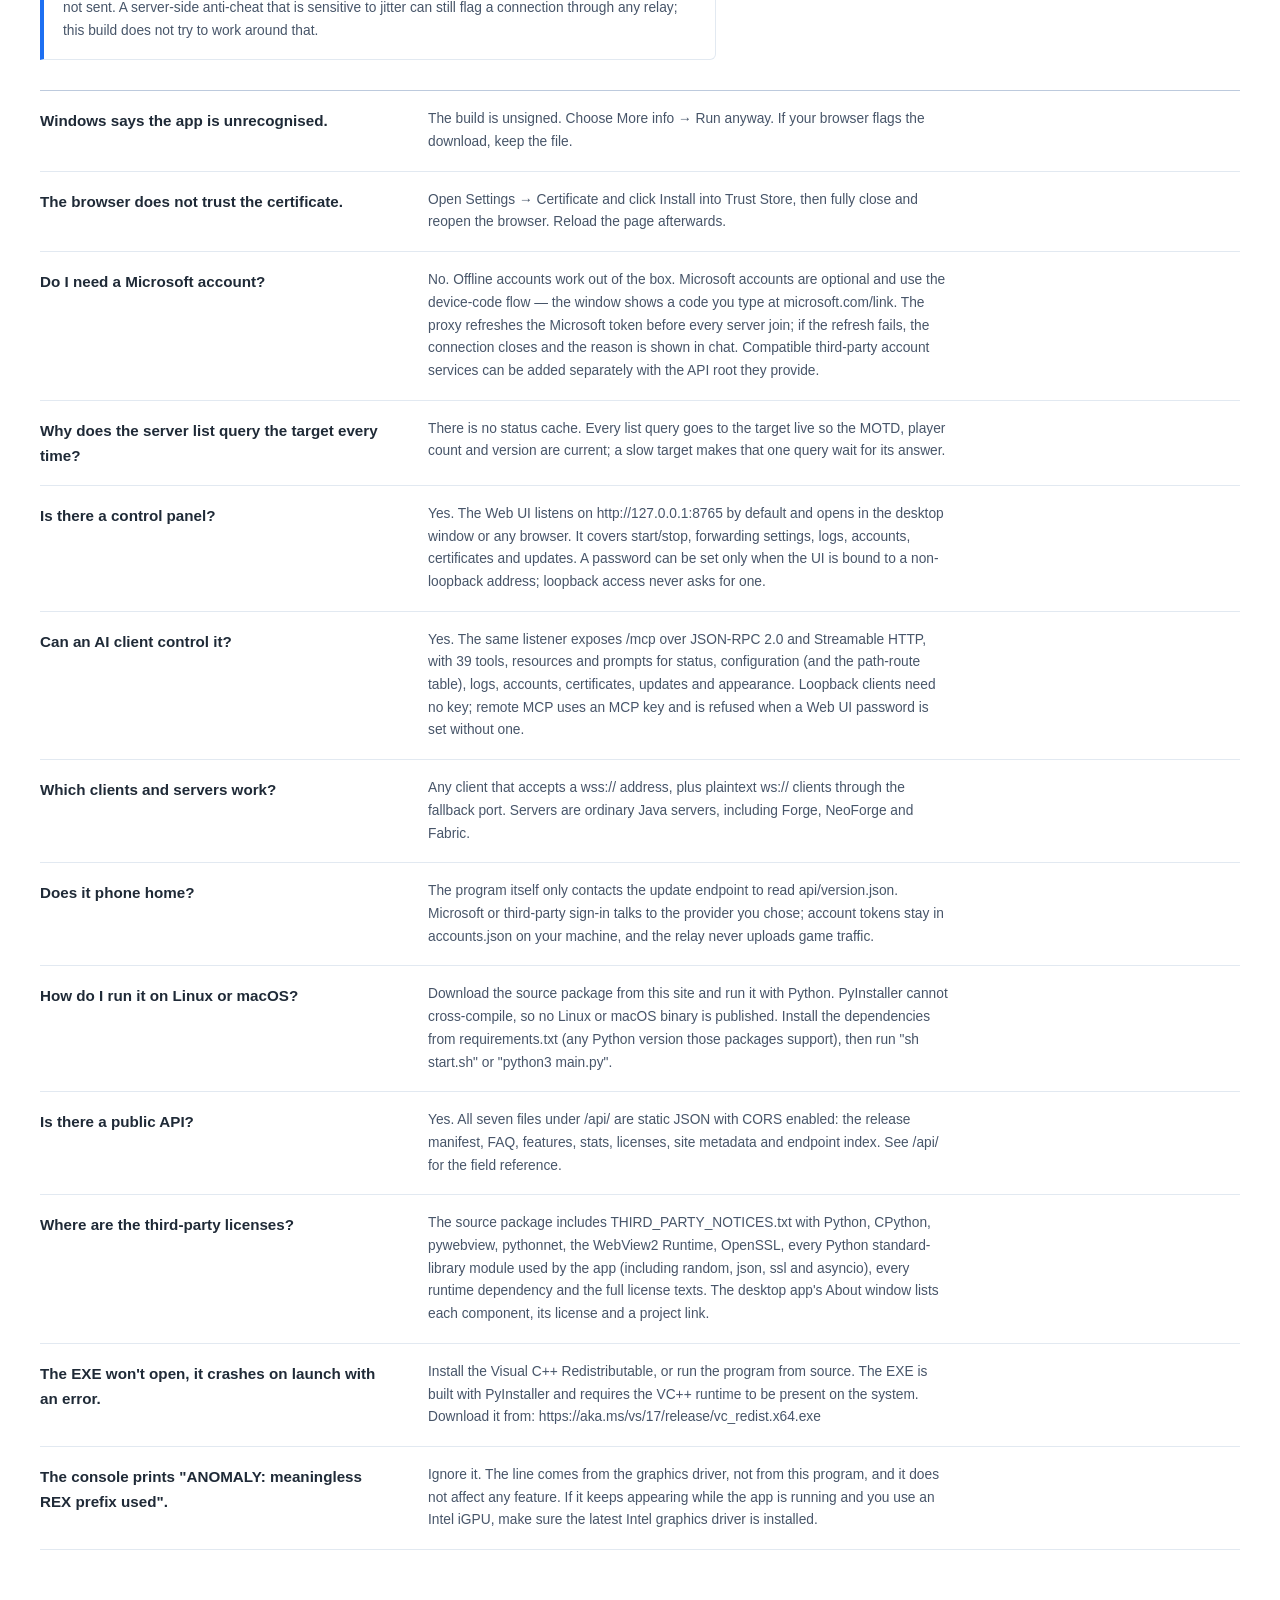
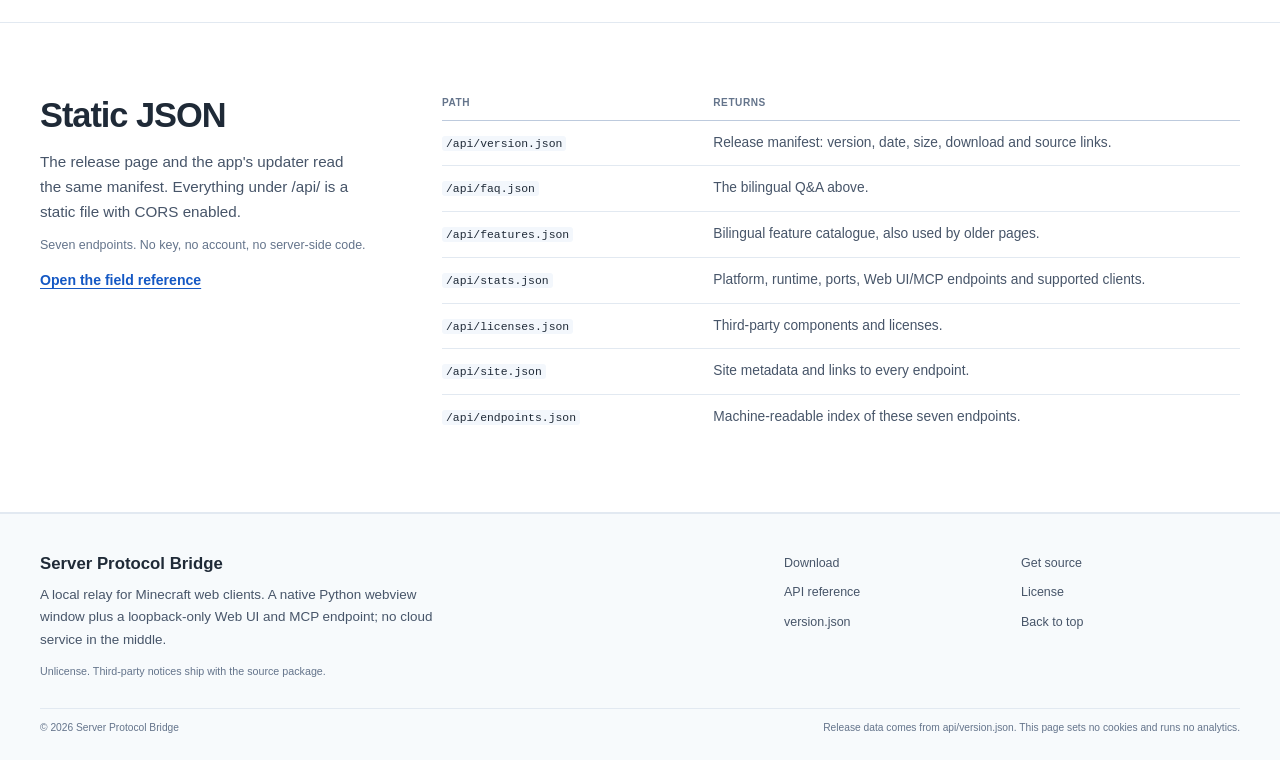
==== commit e3d2a4d7: "docs: enforce English-only repo and Python/UTF-8 editing in AGENTS.md; englishize tooling; rebuild 2" ====
--- a/web/index.html
+++ b/web/index.html
@@ -1,24 +1,24 @@
-﻿<!doctype html>
+<!doctype html>
 <html lang="en">
 <head>
   <meta charset="utf-8">
   <meta name="viewport" content="width=device-width, initial-scale=1">
-  <title data-i18n="page.title">Server Protocol Bridge 鈥?Downloads</title>
+  <title data-i18n="page.title">Server Protocol Bridge — Downloads</title>
   <meta name="description" content="A local relay for Minecraft clients that use wss:// or ws://. Windows build, Web UI, MCP control, checksums, release notes and a static API." data-i18n-content="meta.description">
   <link rel="canonical" href="https://banbengengxinjiancha.pages.dev/">
   <meta property="og:type" content="website">
   <meta property="og:site_name" content="Server Protocol Bridge">
-  <meta property="og:title" content="Server Protocol Bridge 鈥?Downloads">
+  <meta property="og:title" content="Server Protocol Bridge — Downloads">
   <meta property="og:description" content="A local relay for Minecraft web clients: Windows build, Web UI, MCP control, checksums and a static release API.">
   <meta property="og:url" content="https://banbengengxinjiancha.pages.dev/">
   <meta name="twitter:card" content="summary">
-  <meta name="twitter:title" content="Server Protocol Bridge 鈥?Downloads">
+  <meta name="twitter:title" content="Server Protocol Bridge — Downloads">
   <meta name="twitter:description" content="A local relay for Minecraft web clients: Windows build, Web UI, MCP control, checksums and a static release API.">
   <meta name="color-scheme" content="light">
   <meta name="theme-color" content="#071b2c">
   <link rel="icon" href="icon.svg" type="image/svg+xml">
   <link rel="icon" href="favicon.ico" sizes="any">
-  <link rel="stylesheet" href="assets/site.css?v=20261104">
+  <link rel="stylesheet" href="assets/site.css?v=20261119">
 </head>
 
 <body id="top">
@@ -45,7 +45,7 @@
           <div class="language" role="group" aria-label="Language" data-i18n-aria-label="lang.label">
             <button type="button" data-lang="en" aria-pressed="true">English</button>
             <span aria-hidden="true">/</span>
-            <button type="button" data-lang="zh" aria-pressed="false">涓枃</button>
+            <button type="button" data-lang="zh" aria-pressed="false">中文</button>
           </div>
           <a class="header-cta" href="#download" data-i18n="nav.download">Download</a>
         </div>
@@ -79,20 +79,20 @@
             <p class="edition">
               <span data-i18n="edition.os">Windows / Linux build</span>
               <span class="sep" aria-hidden="true">/</span>
-              <span id="edition-version">v鈥?/span>
+              <span id="edition-version">v—</span>
               <span class="sep" aria-hidden="true">/</span>
-              <span id="edition-date">鈥?/span>
+              <span id="edition-date">—</span>
             </p>
           </div>
 
-          <p class="kicker" data-i18n="hero.kicker">Windows 10/11 路 127.0.0.1 only 路 single executable 路 Web UI + MCP</p>
+          <p class="kicker" data-i18n="hero.kicker">Windows 10/11 · 127.0.0.1 only · single executable · Web UI + MCP</p>
           <h1 data-i18n="hero.heading">Server Protocol Bridge</h1>
           <p class="lead" data-i18n="hero.desc">Server Protocol Bridge listens on 127.0.0.1, terminates wss:// or ws://, translates the few packets a WebSocket client cannot send, and forwards the rest untouched. The Java server sees an ordinary client.</p>
 
           <div class="actions">
             <a class="button button-primary" href="/downloads/Server%20Protocol%20Bridge.exe" data-download-button data-fallback-url="/downloads/Server%20Protocol%20Bridge.exe" target="_blank" rel="noopener noreferrer">
               <span data-download-label data-i18n="action.download">Download for Windows</span>
-              <span aria-hidden="true">鈫?/span>
+              <span aria-hidden="true">→</span>
             </a>
             <a class="text-link" href="#release" data-i18n="action.notes">Read the release notes</a>
           </div>
@@ -100,7 +100,7 @@
           <p class="fineprint">
             <span data-i18n="hero.note">Free and unsigned. No installer, no service, no telemetry.</span>
             <span aria-hidden="true">/</span>
-            <span><span data-i18n="docket.size">Size</span> <span data-release-size>鈥?/span></span>
+            <span><span data-i18n="docket.size">Size</span> <span data-release-size>—</span></span>
           </p>
         </div>
 
@@ -113,23 +113,23 @@
           <dl class="docket-list">
             <div>
               <dt data-i18n="docket.version">Version</dt>
-              <dd><span id="version">鈥?/span></dd>
+              <dd><span id="version">—</span></dd>
             </div>
             <div>
               <dt data-i18n="docket.released">Released</dt>
-              <dd id="release-date">鈥?/dd>
+              <dd id="release-date">—</dd>
             </div>
             <div>
               <dt data-i18n="docket.platform">Platform</dt>
-              <dd data-i18n="docket.platformValue">Windows 10/11 路 Linux x86_64</dd>
+              <dd data-i18n="docket.platformValue">Windows 10/11 · Linux x86_64</dd>
             </div>
             <div>
               <dt data-i18n="docket.size">Size</dt>
-              <dd id="file-size">鈥?/dd>
+              <dd id="file-size">—</dd>
             </div>
             <div>
               <dt data-i18n="docket.min">Minimum</dt>
-              <dd id="min-version">鈥?/dd>
+              <dd id="min-version">—</dd>
             </div>
             <div>
               <dt data-i18n="docket.link">Direct link</dt>
@@ -141,7 +141,7 @@
             <a class="button button-secondary" id="source-button" href="/downloads/ServerProtocolBridge-2.4.5-source.zip" data-source-button data-fallback-url="/downloads/ServerProtocolBridge-2.4.5-source.zip" target="_blank" rel="noopener noreferrer">
               <span data-source-label data-i18n="action.source">Get source</span>
             </a>
-            <p class="status" id="release-status" role="status" data-i18n="release.status">Reading api/version.json鈥?/p>
+            <p class="status" id="release-status" role="status" data-i18n="release.status">Reading api/version.json…</p>
           </div>
         </aside>
       </div>
@@ -160,72 +160,72 @@
           <article class="download-card">
             <div class="download-card-top">
               <span class="file-badge">EXE</span>
-              <span class="download-platform" data-i18n="download.windowsMeta">Windows 10/11 路 x64 路 single EXE</span>
+              <span class="download-platform" data-i18n="download.windowsMeta">Windows 10/11 · x64 · single EXE</span>
             </div>
             <h3 data-i18n="download.windows">Server Protocol Bridge for Windows</h3>
             <p data-i18n="download.windowsBody">One executable, no installer or service. The build is unsigned.</p>
             <dl class="card-meta">
               <div>
                 <dt data-i18n="docket.version">Version</dt>
-                <dd><span data-download-meta-version>鈥?/span></dd>
+                <dd><span data-download-meta-version>—</span></dd>
               </div>
               <div>
                 <dt data-i18n="docket.size">Size</dt>
-                <dd><span data-download-meta-size>鈥?/span></dd>
+                <dd><span data-download-meta-size>—</span></dd>
               </div>
               <div>
                 <dt data-i18n="docket.released">Released</dt>
-                <dd><span data-download-meta-date>鈥?/span></dd>
+                <dd><span data-download-meta-date>—</span></dd>
               </div>
             </dl>
             <a class="button button-primary" href="/downloads/Server%20Protocol%20Bridge.exe" data-download-button data-fallback-url="/downloads/Server%20Protocol%20Bridge.exe" target="_blank" rel="noopener noreferrer">
               <span data-download-label data-i18n="action.download">Download for Windows</span>
-              <span aria-hidden="true">鈫?/span>
+              <span aria-hidden="true">→</span>
             </a>
           </article>
 
           <article class="download-card">
             <div class="download-card-top">
               <span class="file-badge">ELF</span>
-              <span class="download-platform" data-i18n="download.linuxMeta">Linux x86_64 路 single binary</span>
+              <span class="download-platform" data-i18n="download.linuxMeta">Linux x86_64 · single binary</span>
             </div>
             <h3 data-i18n="download.linux">Server Protocol Bridge for Linux</h3>
             <p data-i18n="download.linuxBody">Single ELF binary built on Debian 12 (glibc 2.36+). With python3-gi and gir1.2-webkit2-4.1 installed it opens a native WebKitGTK window; otherwise the Web UI opens in your browser. Make it executable with chmod +x.</p>
             <dl class="card-meta">
               <div>
                 <dt data-i18n="docket.version">Version</dt>
-                <dd><span data-linux-meta-version>鈥?/span></dd>
+                <dd><span data-linux-meta-version>—</span></dd>
               </div>
               <div>
                 <dt data-i18n="docket.size">Size</dt>
-                <dd><span data-linux-meta-size>鈥?/span></dd>
+                <dd><span data-linux-meta-size>—</span></dd>
               </div>
               <div>
                 <dt data-i18n="docket.updated">Updated</dt>
-                <dd><span data-linux-meta-date>鈥?/span></dd>
+                <dd><span data-linux-meta-date>—</span></dd>
               </div>
             </dl>
             <a class="button button-primary" href="/downloads/Server%20Protocol%20Bridge-linux-x86_64" data-linux-button data-fallback-url="/downloads/Server%20Protocol%20Bridge-linux-x86_64" target="_blank" rel="noopener noreferrer">
               <span data-linux-label data-i18n="action.linux">Download for Linux</span>
-              <span aria-hidden="true">鈫?/span>
+              <span aria-hidden="true">→</span>
             </a>
           </article>
 
           <article class="download-card">
             <div class="download-card-top">
               <span class="file-badge">ZIP</span>
-              <span class="download-platform" data-i18n="download.sourceMeta">Python source 路 Unlicense</span>
+              <span class="download-platform" data-i18n="download.sourceMeta">Python source · Unlicense</span>
             </div>
             <h3 data-i18n="download.source">Source package</h3>
             <p data-i18n="download.sourceBody">The archive contains the application and website source, LICENSE and THIRD_PARTY_NOTICES.txt. macOS runs from source.</p>
             <dl class="card-meta">
               <div>
                 <dt data-i18n="docket.size">Size</dt>
-                <dd><span data-source-meta-size>鈥?/span></dd>
+                <dd><span data-source-meta-size>—</span></dd>
               </div>
               <div>
                 <dt data-i18n="docket.updated">Updated</dt>
-                <dd><span data-source-meta-date>鈥?/span></dd>
+                <dd><span data-source-meta-date>—</span></dd>
               </div>
             </dl>
             <a class="button button-secondary" href="/downloads/ServerProtocolBridge-2.4.5-source.zip" data-source-button data-fallback-url="/downloads/ServerProtocolBridge-2.4.5-source.zip" target="_blank" rel="noopener noreferrer">
@@ -236,61 +236,35 @@
           <article class="download-card">
             <div class="download-card-top">
               <span class="file-badge">APK</span>
-              <span class="download-platform" data-i18n="download.androidMeta">Android 7.0+ 路 arm64-v8a / x86_64</span>
+              <span class="download-platform" data-i18n="download.androidMeta">Android 7.0+ · arm64-v8a / x86_64</span>
             </div>
             <h3 data-i18n="download.android">Server Protocol Bridge for Android</h3>
             <p data-i18n="download.androidBody">Native APK with an embedded WebView control panel. Python 3.13 and both ABIs (arm64-v8a and x86_64) are in one file.</p>
             <dl class="card-meta">
               <div>
                 <dt data-i18n="docket.version">Version</dt>
-                <dd><span data-apk-meta-version>鈥?/span></dd>
+                <dd><span data-apk-meta-version>—</span></dd>
               </div>
               <div>
                 <dt data-i18n="docket.size">Size</dt>
-                <dd><span data-apk-meta-size>鈥?/span></dd>
+                <dd><span data-apk-meta-size>—</span></dd>
               </div>
               <div>
                 <dt data-i18n="docket.updated">Updated</dt>
-                <dd><span data-apk-meta-date>鈥?/span></dd>
+                <dd><span data-apk-meta-date>—</span></dd>
               </div>
             </dl>
             <a class="button button-primary" href="/downloads/Server%20Protocol%20Bridge.apk" data-apk-button data-fallback-url="/downloads/Server%20Protocol%20Bridge.apk" target="_blank" rel="noopener noreferrer">
               <span data-apk-label data-i18n="action.android">Download APK</span>
-              <span aria-hidden="true">鈫?/span>
+              <span aria-hidden="true">→</span>
             </a>
           </article>
-
-          <article class="download-card">
-            <div class="download-card-top">
-              <span class="file-badge">JAR</span>
-              <span class="download-platform" data-i18n="download.superdebugMeta">Paper plugin 路 SuperDebug</span>
-            </div>
-            <h3 data-i18n="download.superdebug">SuperDebug (Minecraft debug plugin)</h3>
-            <p data-i18n="download.superdebugBody">Drop-in Paper plugin for diagnosing TCP/WSS proxy connections: ping, Netty channel, traffic, packet sniff and frame timing, including GrimAC Post risk pairs.</p>
-            <dl class="card-meta">
-              <div>
-                <dt data-i18n="docket.version">Version</dt>
-                <dd><span data-superdebug-meta-version>鈥?/span></dd>
-              </div>
-              <div>
-                <dt data-i18n="docket.size">Size</dt>
-                <dd><span data-superdebug-meta-size>鈥?/span></dd>
-              </div>
-              <div>
-                <dt data-i18n="docket.updated">Updated</dt>
-                <dd><span data-superdebug-meta-date>鈥?/span></dd>
-              </div>
-            </dl>
-            <a class="button button-secondary" href="/downloads/SuperDebug-1.2.0.jar" data-superdebug-button data-fallback-url="/downloads/SuperDebug-1.2.0.jar" target="_blank" rel="noopener noreferrer">
-              <span data-superdebug-label data-i18n="action.superdebug">Download SuperDebug JAR</span>
-            </a>
-          </article>
         </div>
 
         <p class="download-note" data-i18n="download.note">The builds are unsigned.</p>
 
         <noscript>
-          <p class="download-note">JavaScript is disabled. Direct downloads: <a href="/downloads/Server%20Protocol%20Bridge.exe">Windows EXE</a> 路 <a href="/downloads/Server%20Protocol%20Bridge-linux-x86_64">Linux ELF</a> 路 <a href="/downloads/Server%20Protocol%20Bridge.apk">Android APK</a> 路 <a href="/downloads/ServerProtocolBridge-2.4.5-source.zip">source ZIP</a> 路 <a href="/downloads/SuperDebug-1.2.0.jar">SuperDebug JAR</a>.</p>
+          <p class="download-note">JavaScript is disabled. Direct downloads: <a href="/downloads/Server%20Protocol%20Bridge.exe">Windows EXE</a> · <a href="/downloads/Server%20Protocol%20Bridge-linux-x86_64">Linux ELF</a> · <a href="/downloads/Server%20Protocol%20Bridge.apk">Android APK</a> · <a href="/downloads/ServerProtocolBridge-2.4.5-source.zip">source ZIP</a>.</p>
         </noscript>
       </div>
     </section>
@@ -357,7 +331,7 @@
         <header class="section-head section-head-wide">
           <h2>
             <span data-i18n="release.title">What's in this build</span>
-            <span class="version-inline" id="release-title-version">v鈥?/span>
+            <span class="version-inline" id="release-title-version">v—</span>
           </h2>
           <p class="section-lead" data-i18n="release.lead">The 2.x line adds a browser control panel and an MCP endpoint, so the same relay can be configured by hand or driven by an AI client. The relay core stays small: game data is forwarded unchanged.</p>
         </header>
@@ -405,7 +379,7 @@
           <ol class="steps-list">
             <li>
               <h3 data-i18n="start.step1.title">Download and run</h3>
-              <p data-i18n="start.step1.body">Start the EXE. SmartScreen will warn because the build is unsigned; choose More info 鈫?Run anyway.</p>
+              <p data-i18n="start.step1.body">Start the EXE. SmartScreen will warn because the build is unsigned; choose More info → Run anyway.</p>
             </li>
             <li>
               <h3 data-i18n="start.step2.title">Set the target</h3>
@@ -464,7 +438,7 @@
         </div>
 
         <div class="faq-list" id="faq-list" aria-live="polite">
-          <p class="faq-state" data-i18n="faq.loading">Loading FAQ 鈥?/p>
+          <p class="faq-state" data-i18n="faq.loading">Loading FAQ…</p>
         </div>
       </div>
     </section>
@@ -541,12 +515,12 @@
     </div>
 
     <div class="shell colophon-bottom">
-      <span data-i18n="footer.rights">漏 2026 Server Protocol Bridge</span>
+      <span data-i18n="footer.rights">© 2026 Server Protocol Bridge</span>
       <span data-i18n="footer.note">Release data comes from api/version.json. This page sets no cookies and runs no analytics.</span>
     </div>
   </footer>
 
-  <script src="i18n.js?v=20261104"></script>
-  <script src="assets/app.js?v=20261104"></script>
+  <script src="i18n.js?v=20261119"></script>
+  <script src="assets/app.js?v=20261119"></script>
 </body>
 </html>
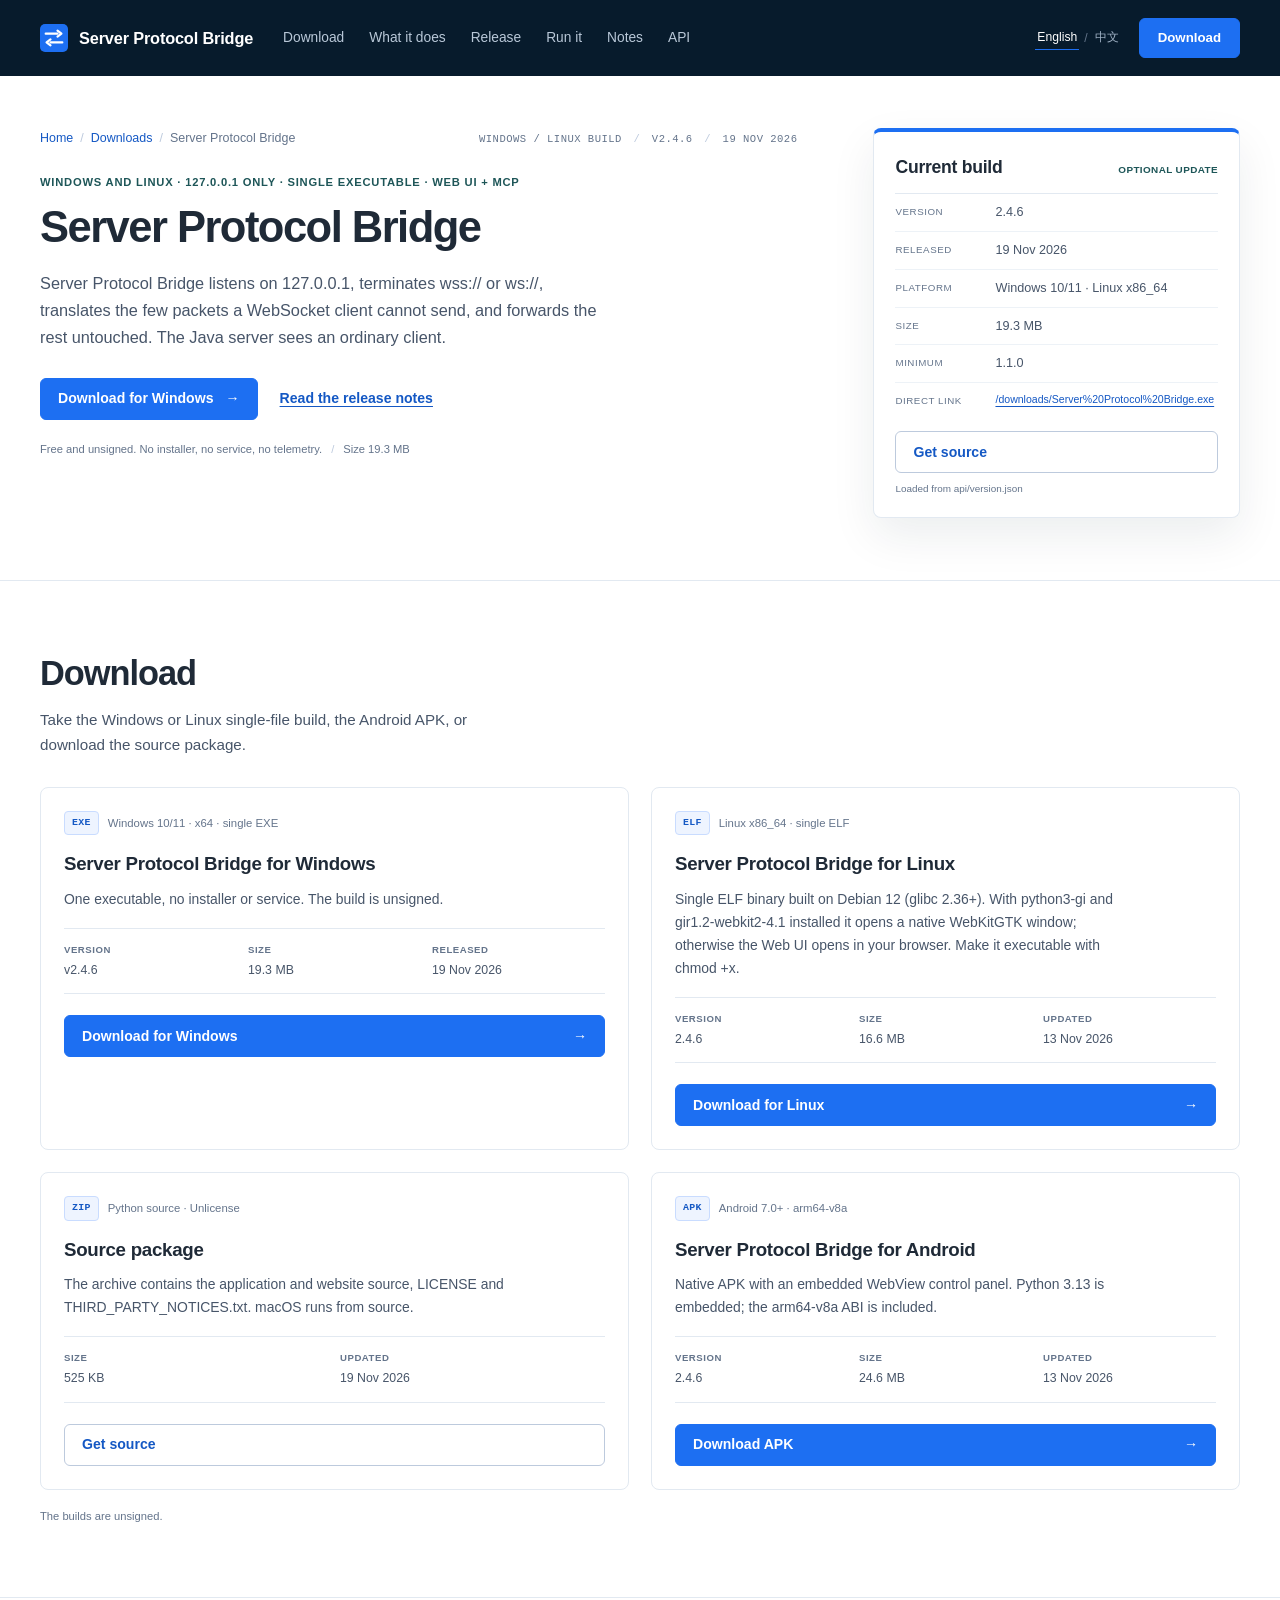
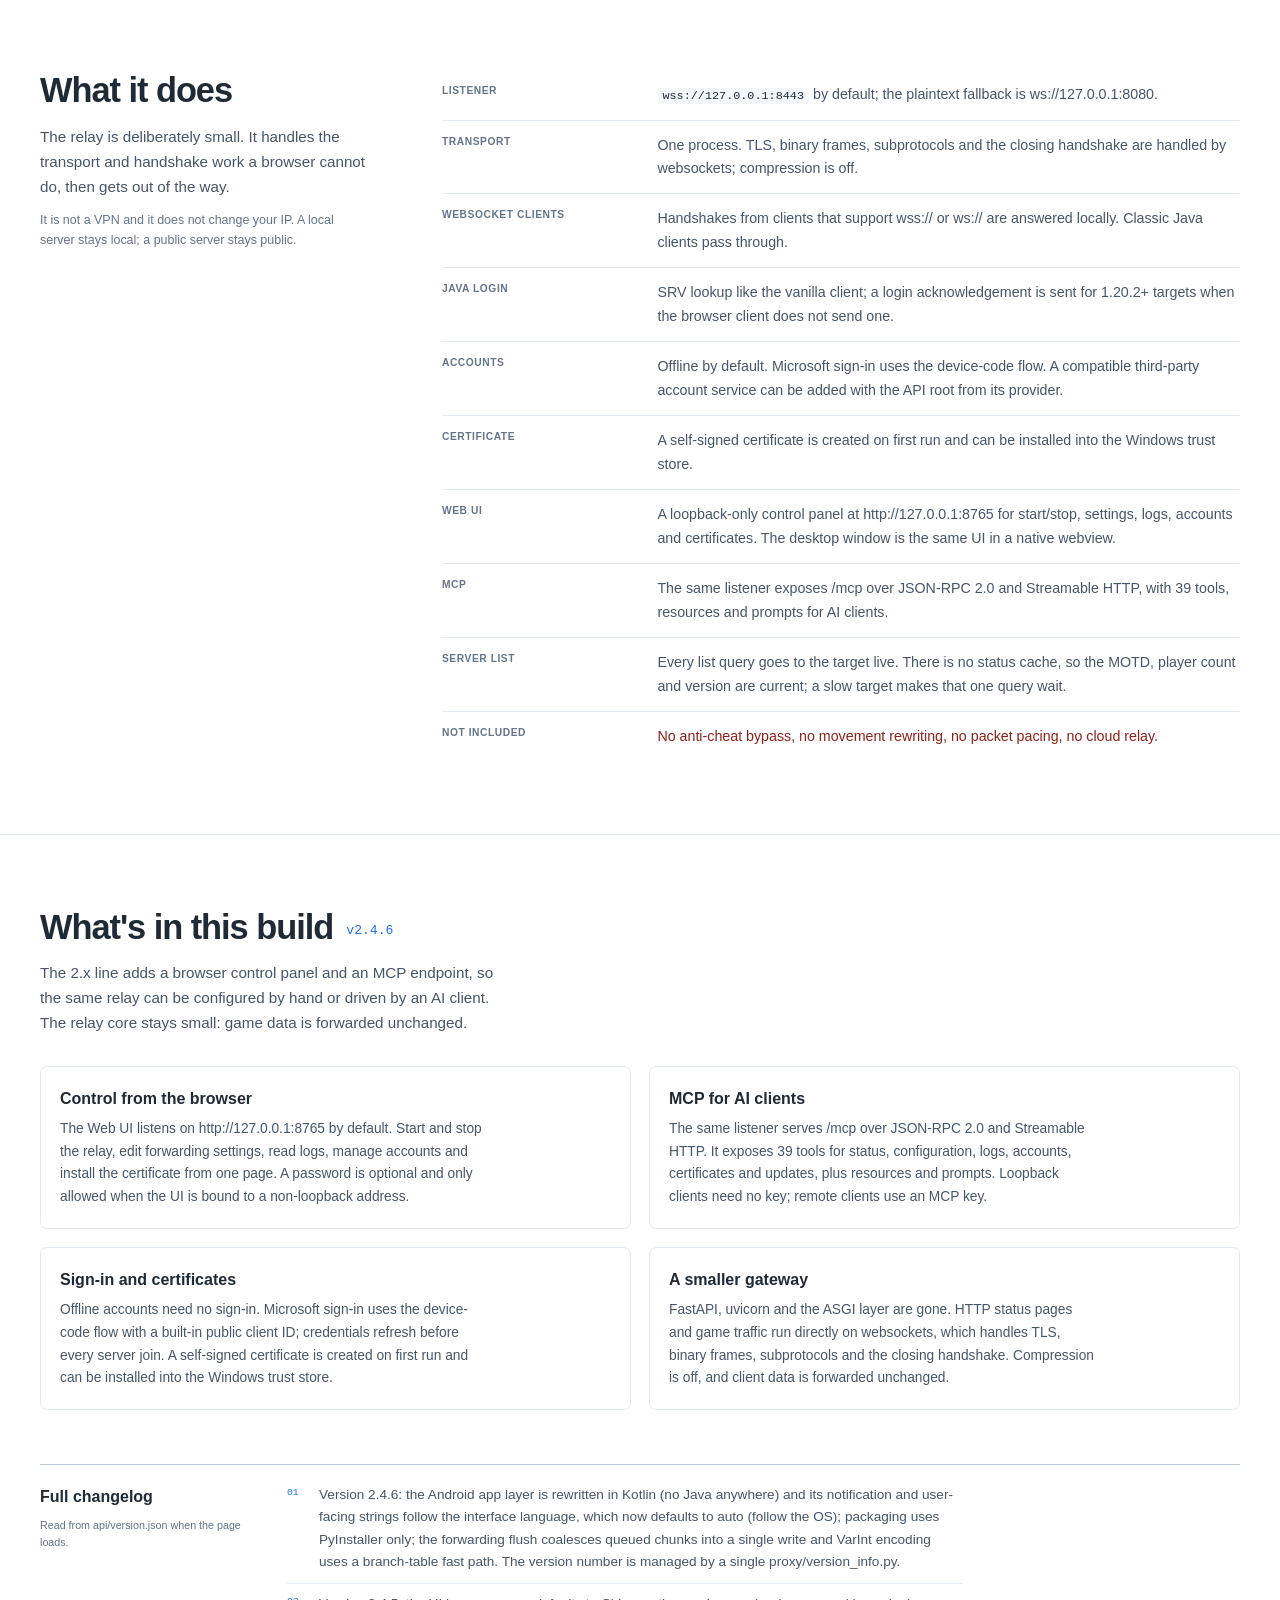
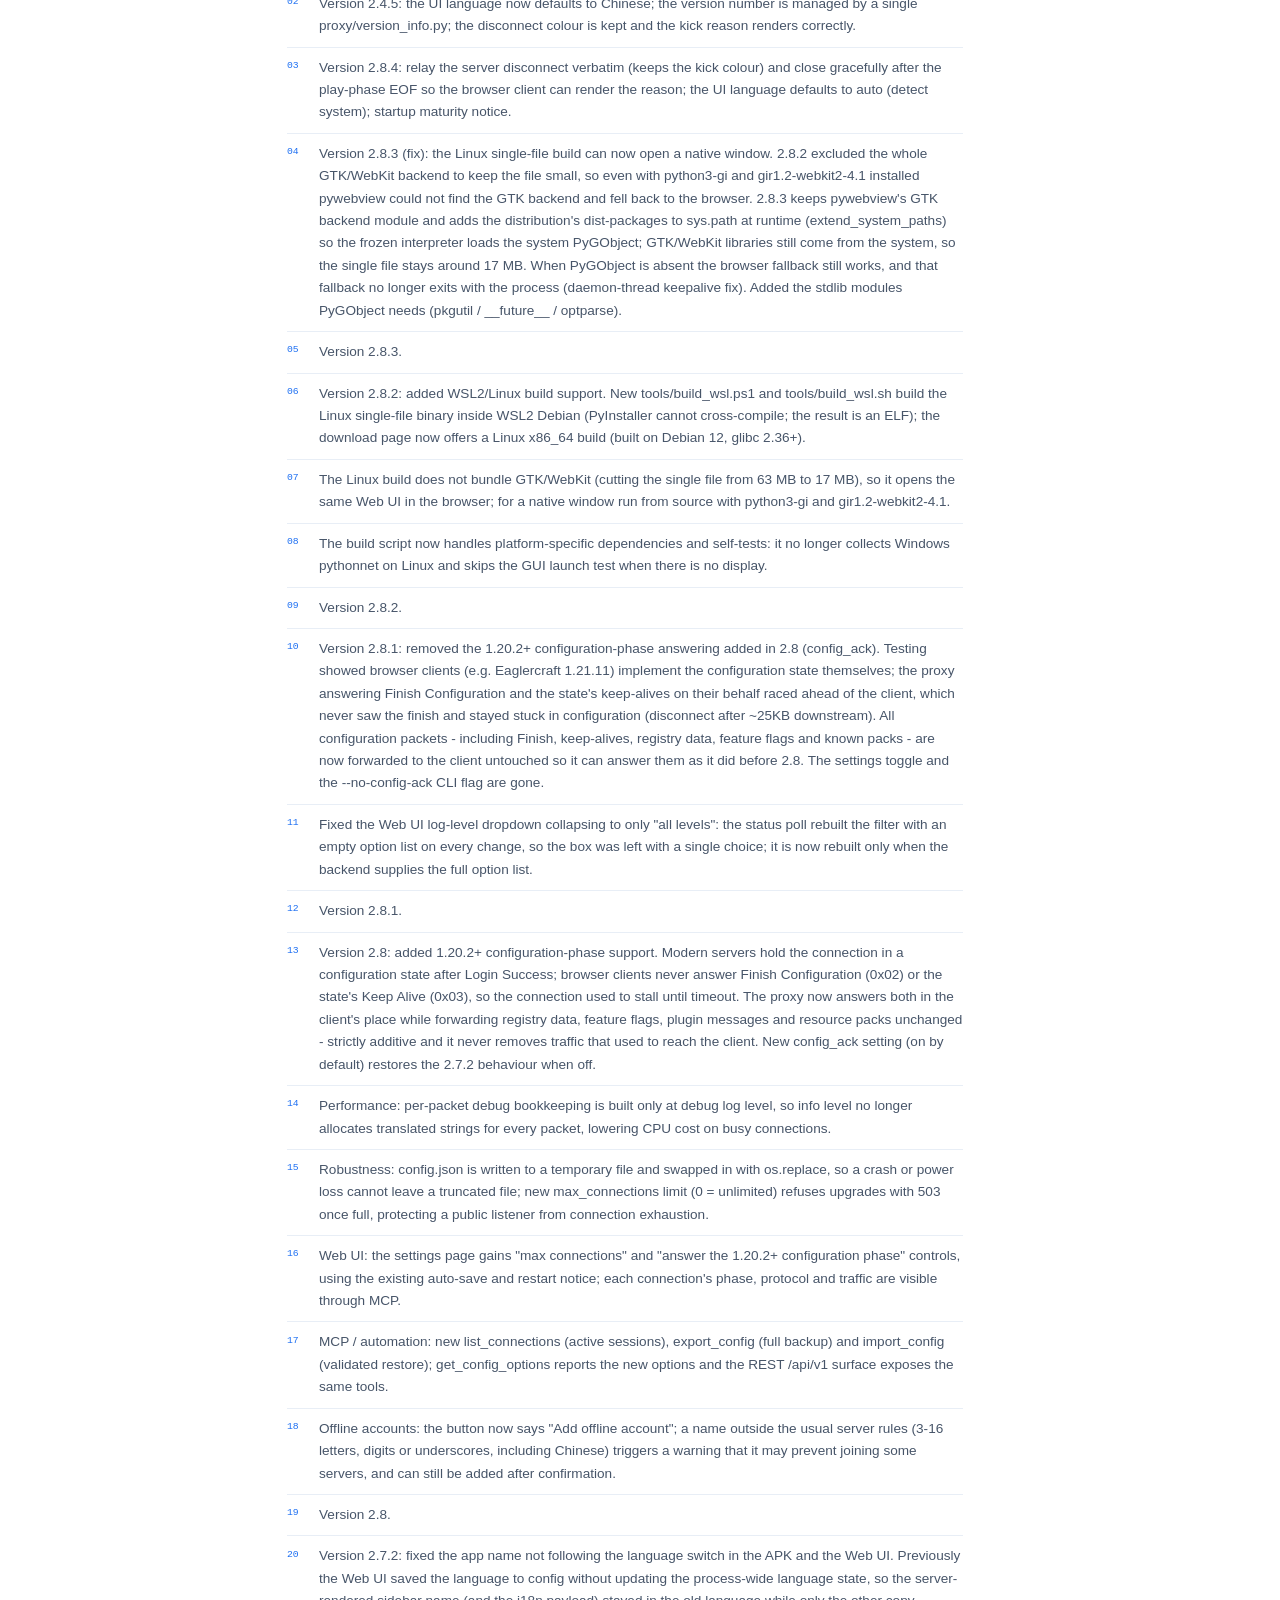
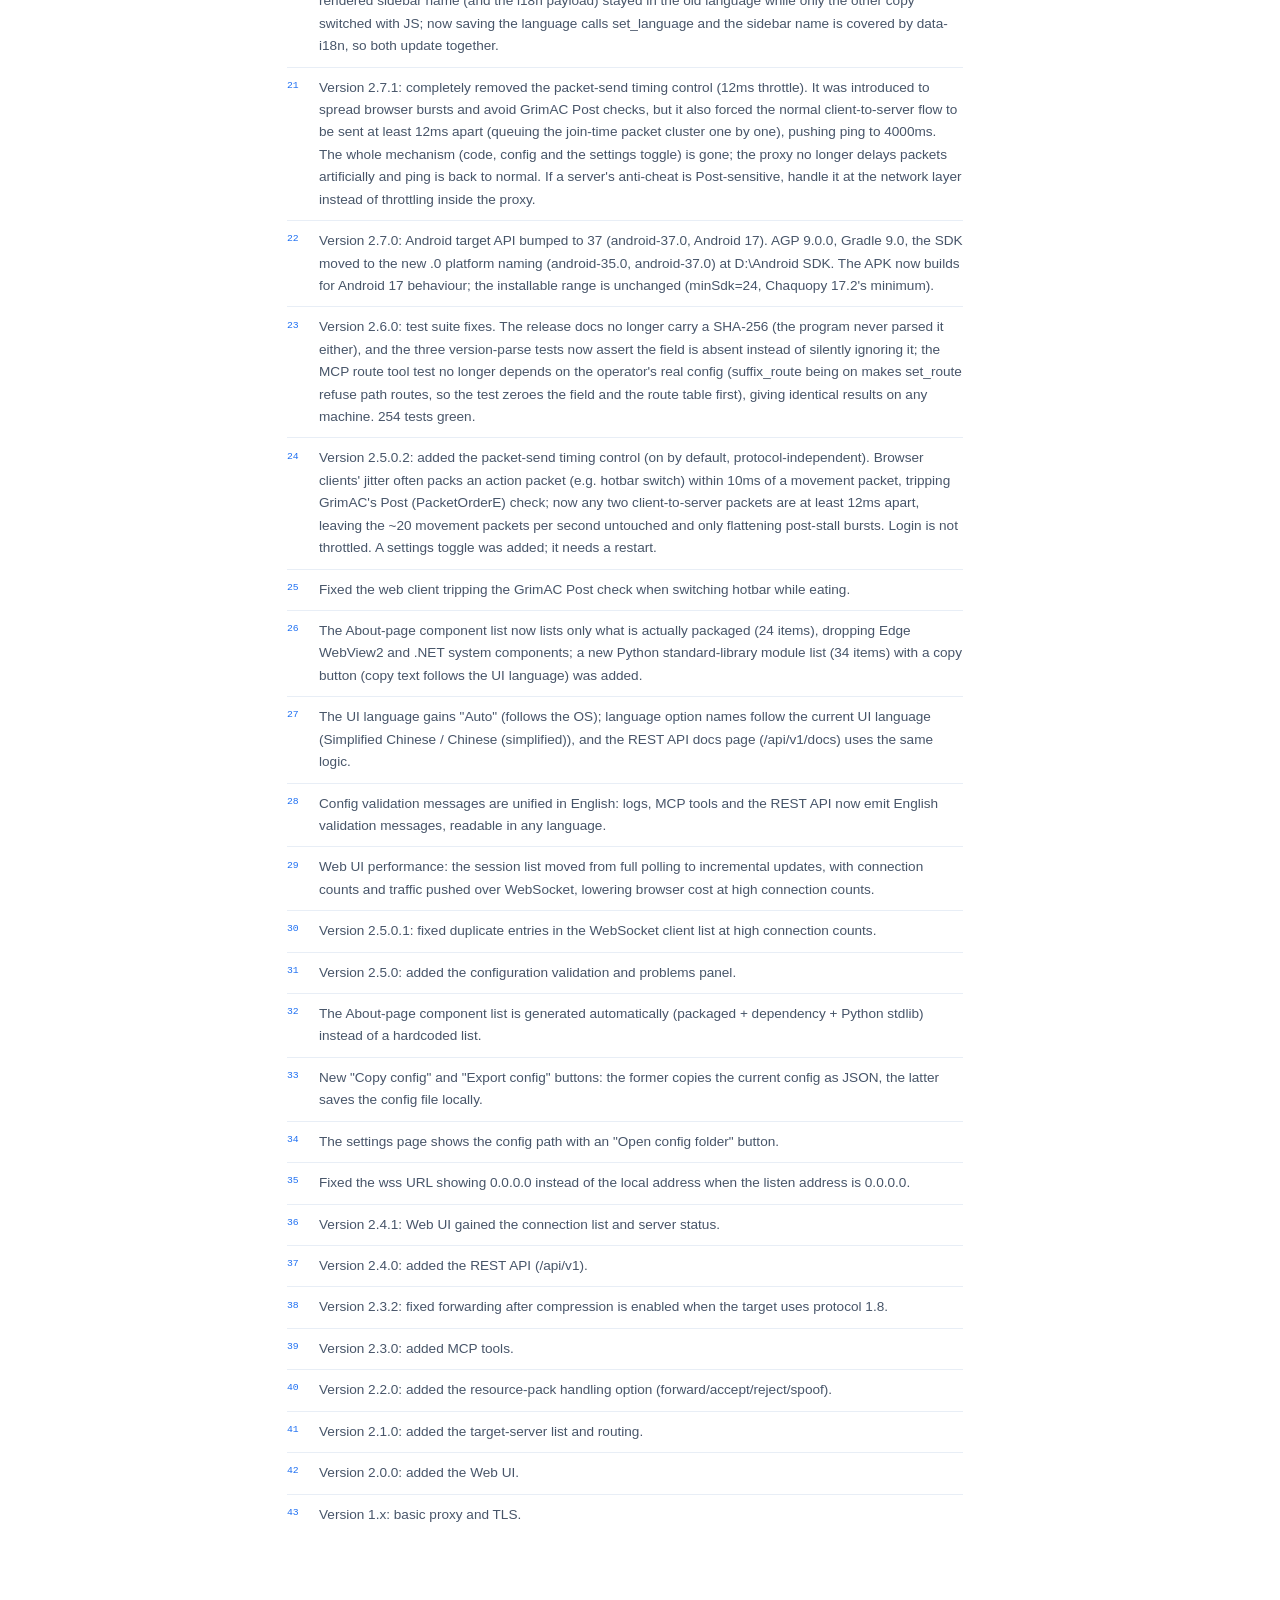
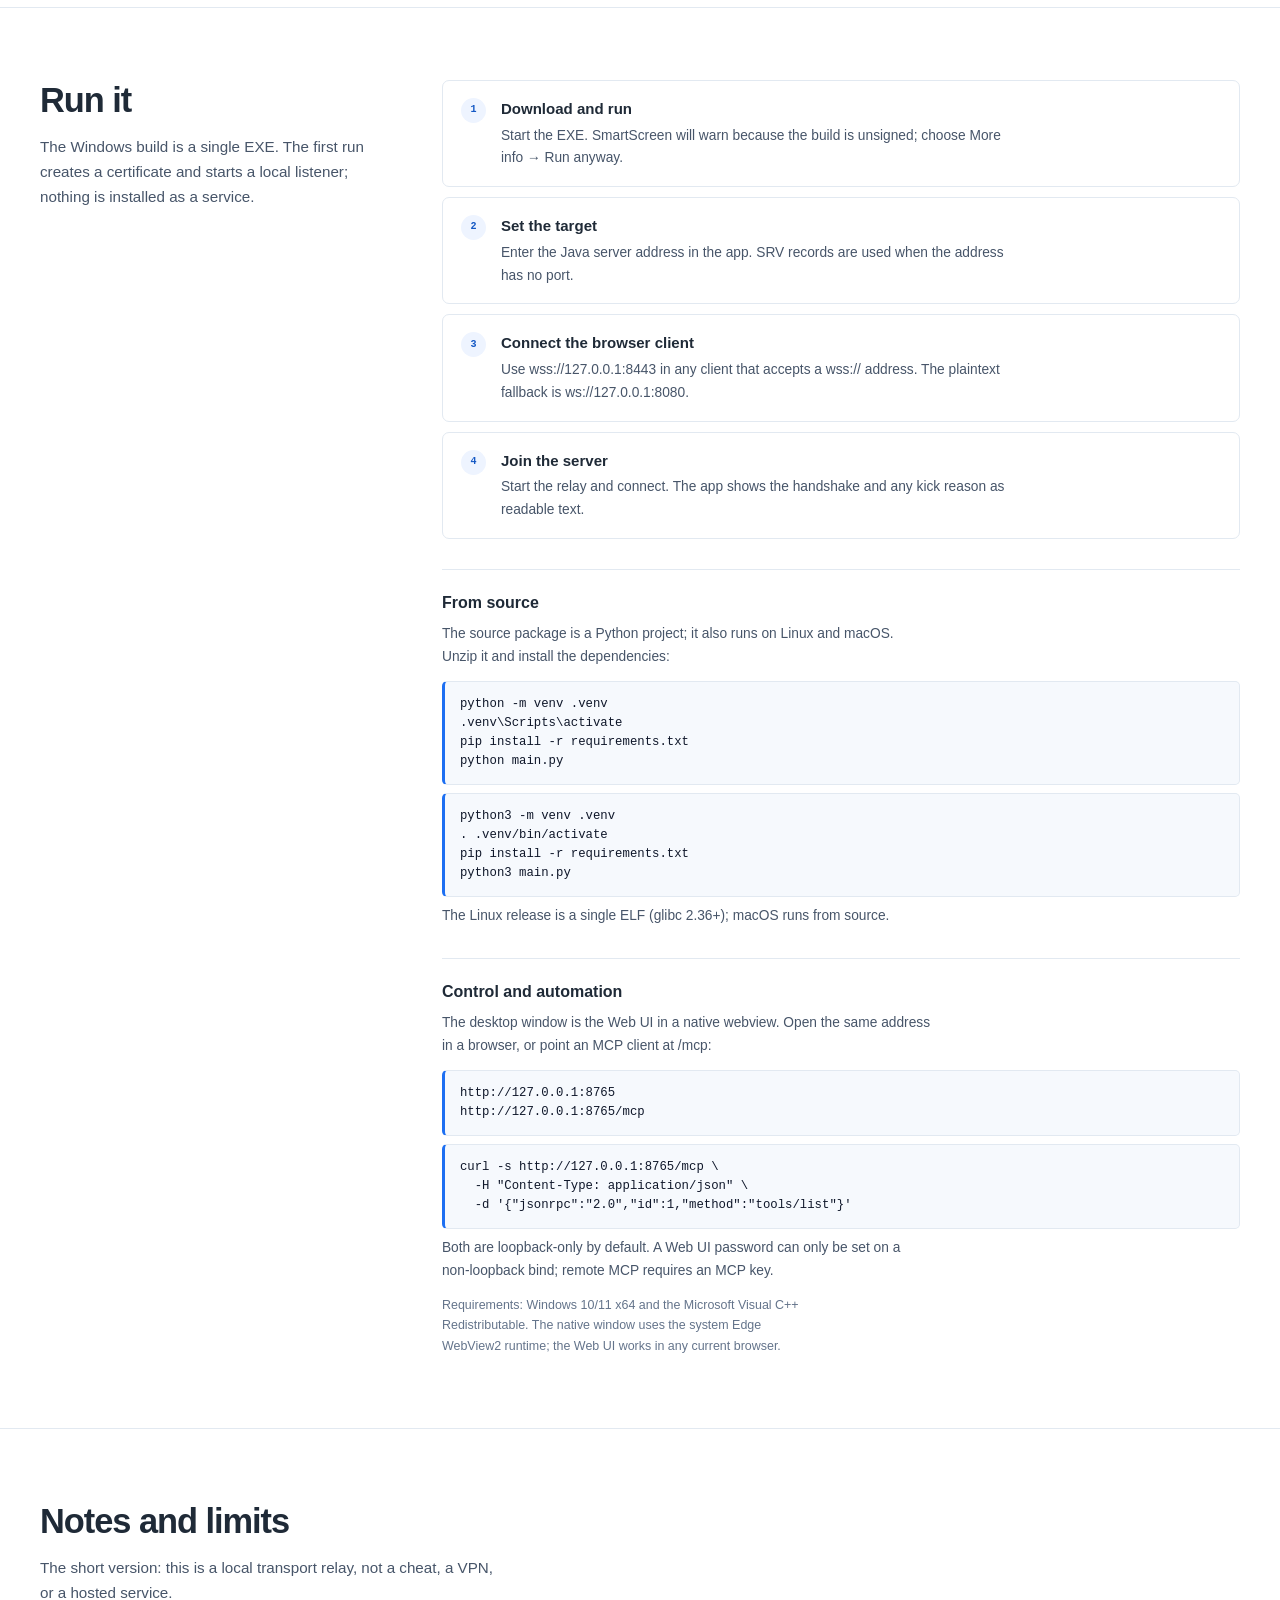
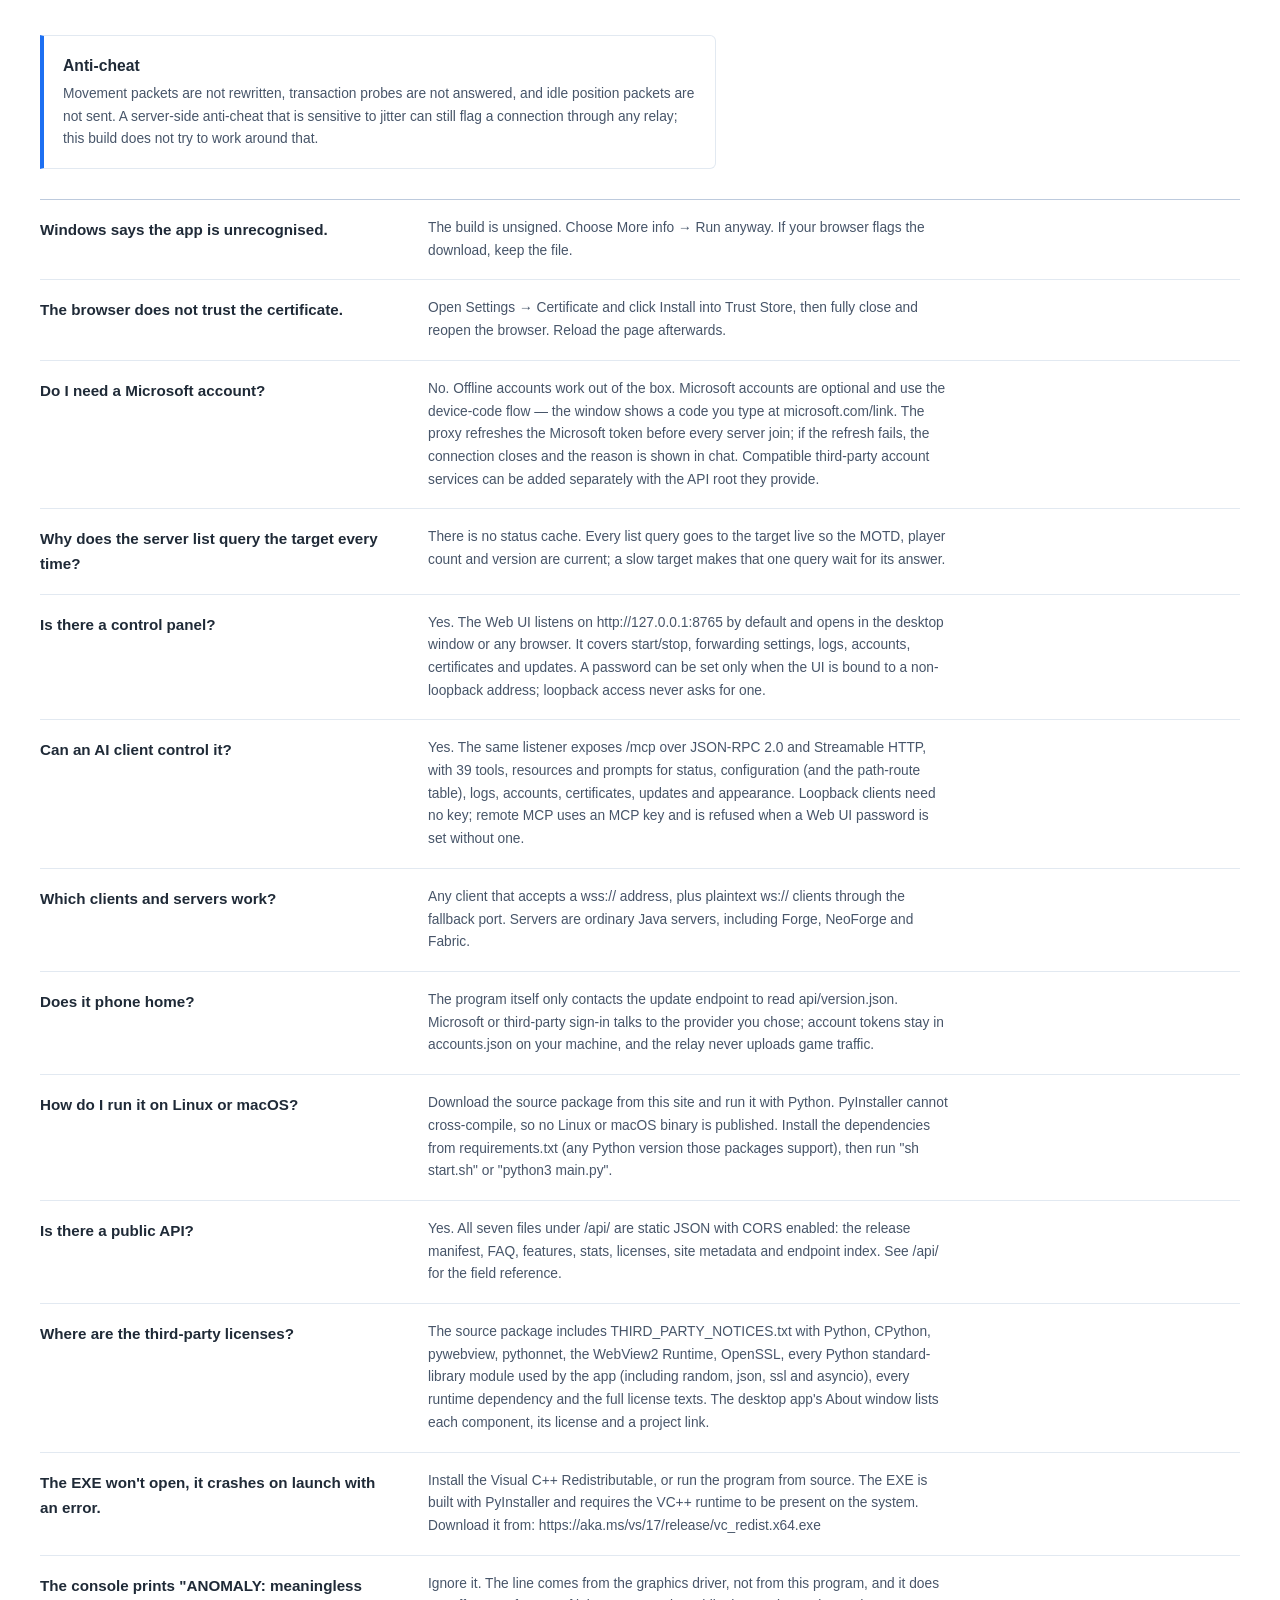
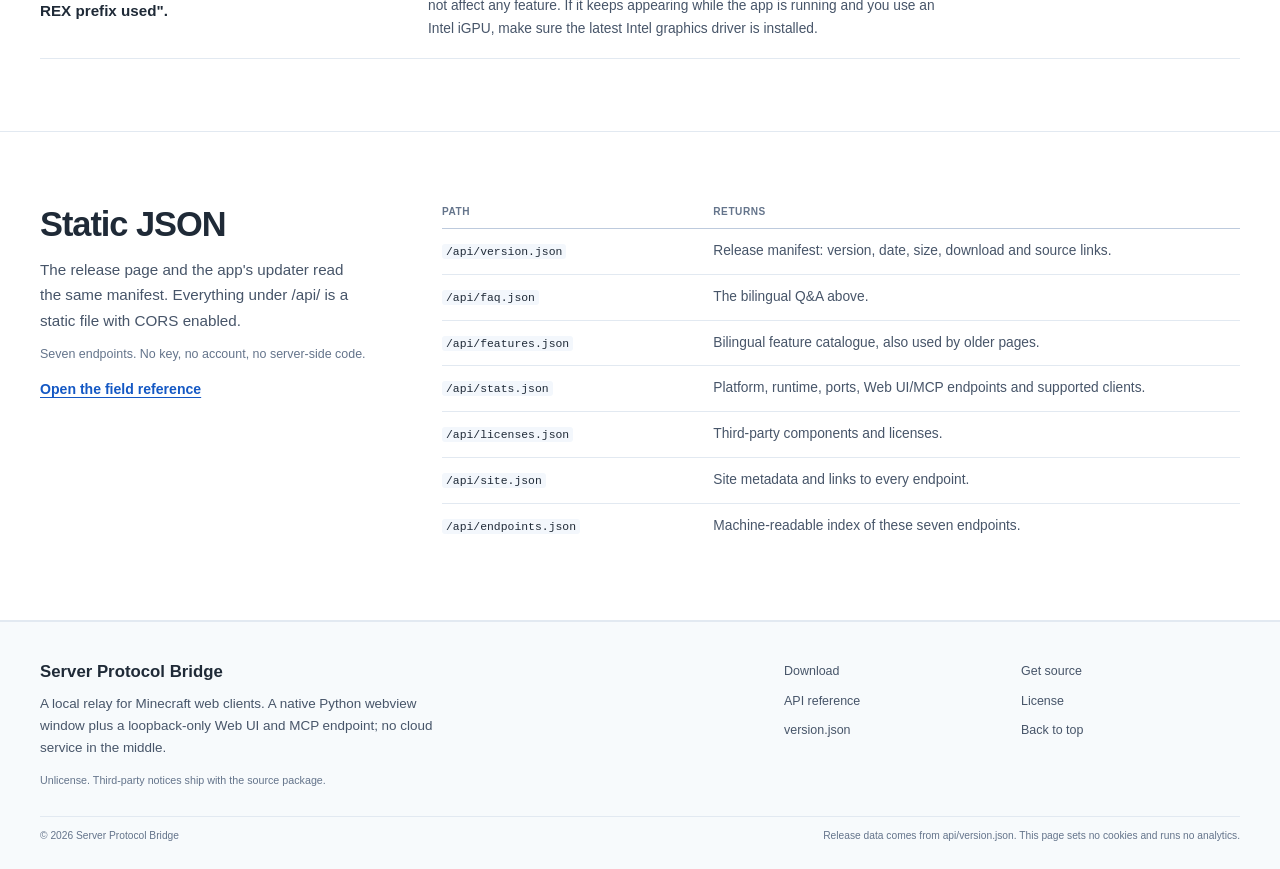
==== commit 9bed165f: "feat: bump to 2.4.6; rewrite the Android layer in Kotlin (no Java); localised Android UI strings; de" ====
--- a/web/index.html
+++ b/web/index.html
@@ -138,7 +138,7 @@
           </dl>
 
           <div class="docket-actions">
-            <a class="button button-secondary" id="source-button" href="/downloads/ServerProtocolBridge-2.4.5-source.zip" data-source-button data-fallback-url="/downloads/ServerProtocolBridge-2.4.5-source.zip" target="_blank" rel="noopener noreferrer">
+            <a class="button button-secondary" id="source-button" href="/downloads/ServerProtocolBridge-2.4.6-source.zip" data-source-button data-fallback-url="/downloads/ServerProtocolBridge-2.4.6-source.zip" target="_blank" rel="noopener noreferrer">
               <span data-source-label data-i18n="action.source">Get source</span>
             </a>
             <p class="status" id="release-status" role="status" data-i18n="release.status">Reading api/version.json…</p>
@@ -228,7 +228,7 @@
                 <dd><span data-source-meta-date>—</span></dd>
               </div>
             </dl>
-            <a class="button button-secondary" href="/downloads/ServerProtocolBridge-2.4.5-source.zip" data-source-button data-fallback-url="/downloads/ServerProtocolBridge-2.4.5-source.zip" target="_blank" rel="noopener noreferrer">
+            <a class="button button-secondary" href="/downloads/ServerProtocolBridge-2.4.6-source.zip" data-source-button data-fallback-url="/downloads/ServerProtocolBridge-2.4.6-source.zip" target="_blank" rel="noopener noreferrer">
               <span data-source-label data-i18n="action.source">Get source</span>
             </a>
           </article>
@@ -264,7 +264,7 @@
         <p class="download-note" data-i18n="download.note">The builds are unsigned.</p>
 
         <noscript>
-          <p class="download-note">JavaScript is disabled. Direct downloads: <a href="/downloads/Server%20Protocol%20Bridge.exe">Windows EXE</a> · <a href="/downloads/Server%20Protocol%20Bridge-linux-x86_64">Linux ELF</a> · <a href="/downloads/Server%20Protocol%20Bridge.apk">Android APK</a> · <a href="/downloads/ServerProtocolBridge-2.4.5-source.zip">source ZIP</a>.</p>
+          <p class="download-note">JavaScript is disabled. Direct downloads: <a href="/downloads/Server%20Protocol%20Bridge.exe">Windows EXE</a> · <a href="/downloads/Server%20Protocol%20Bridge-linux-x86_64">Linux ELF</a> · <a href="/downloads/Server%20Protocol%20Bridge.apk">Android APK</a> · <a href="/downloads/ServerProtocolBridge-2.4.6-source.zip">source ZIP</a>.</p>
         </noscript>
       </div>
     </section>
@@ -506,7 +506,7 @@
 
       <nav class="colophon-links" aria-label="Links" data-i18n-aria-label="footer.links">
         <a href="#download" data-i18n="footer.download">Download</a>
-        <a href="/downloads/ServerProtocolBridge-2.4.5-source.zip" data-source-button data-fallback-url="/downloads/ServerProtocolBridge-2.4.5-source.zip" target="_blank" rel="noopener noreferrer"><span data-source-label data-i18n="action.source">Get source</span></a>
+        <a href="/downloads/ServerProtocolBridge-2.4.6-source.zip" data-source-button data-fallback-url="/downloads/ServerProtocolBridge-2.4.6-source.zip" target="_blank" rel="noopener noreferrer"><span data-source-label data-i18n="action.source">Get source</span></a>
         <a href="api/" data-i18n="footer.api">API reference</a>
         <a href="LICENSE" target="_blank" rel="noopener noreferrer" data-i18n="footer.license">License</a>
         <a href="api/version.json" data-i18n="footer.version">version.json</a>
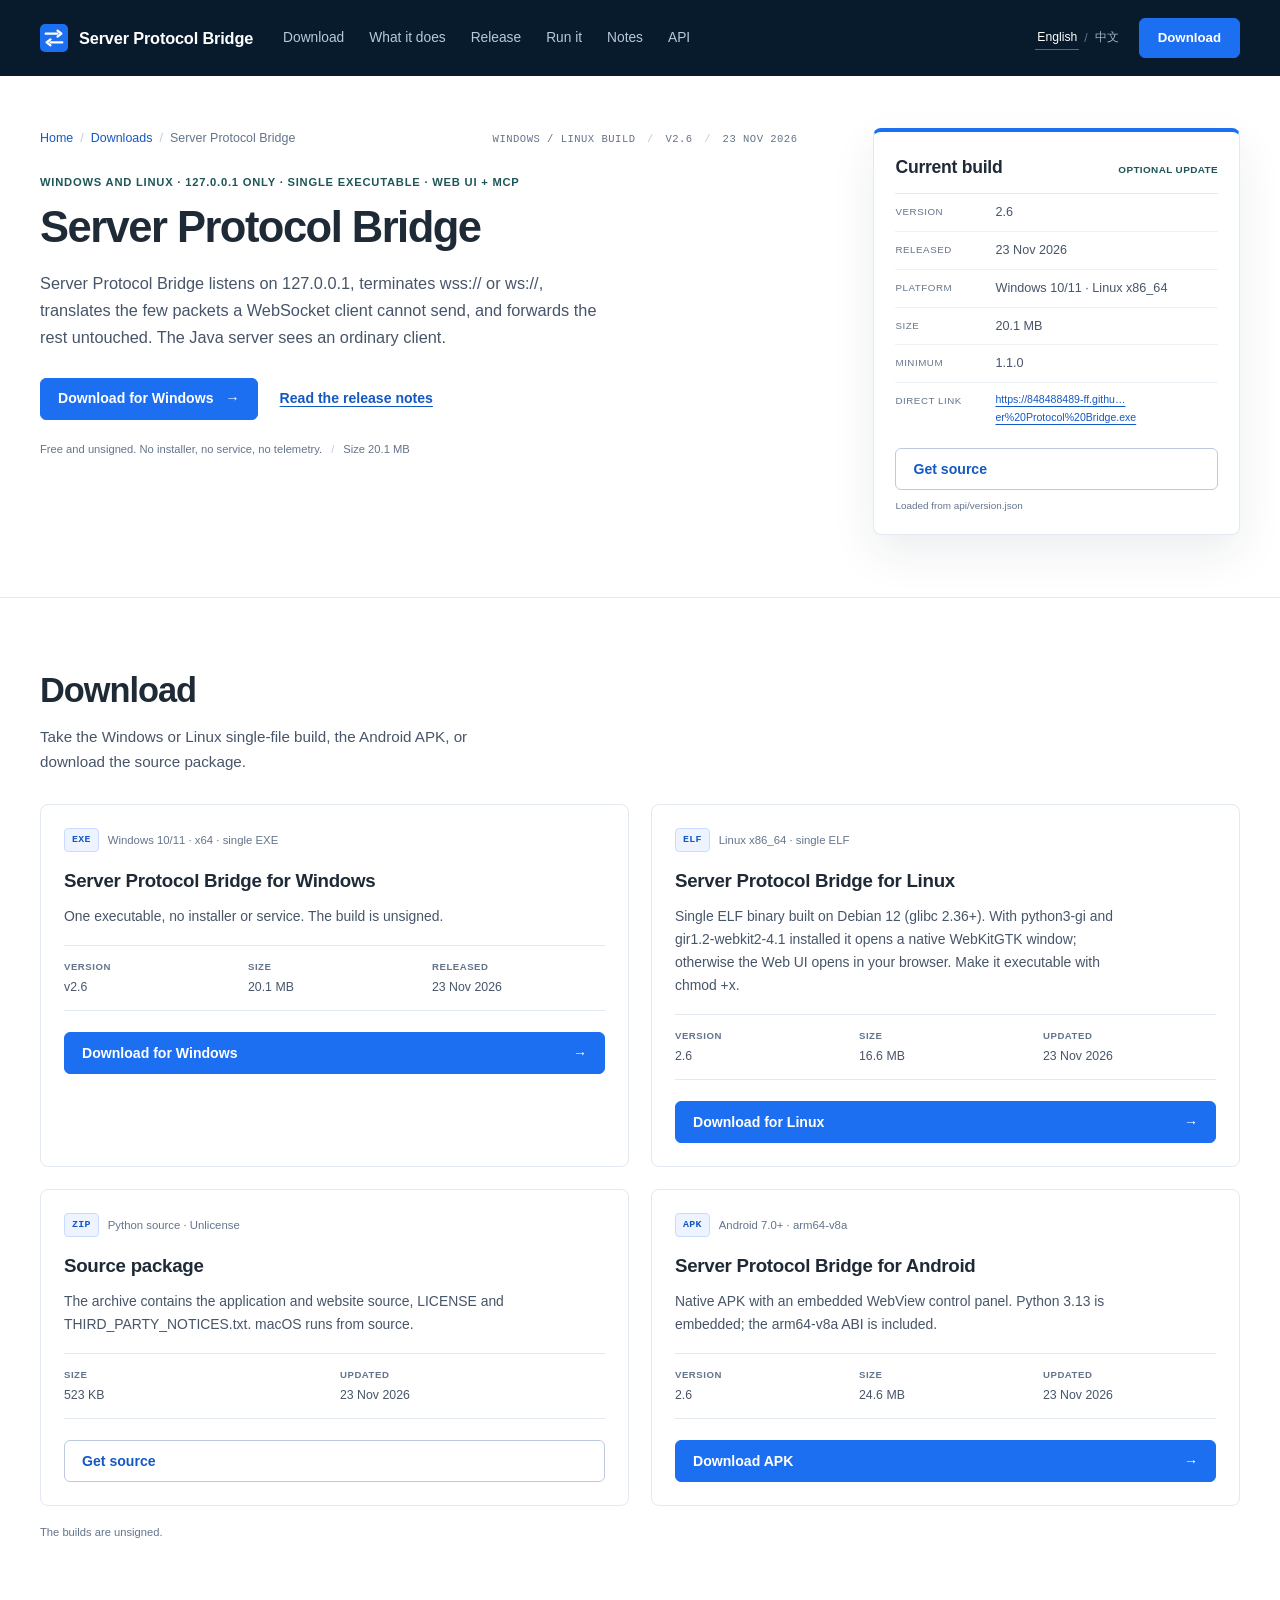
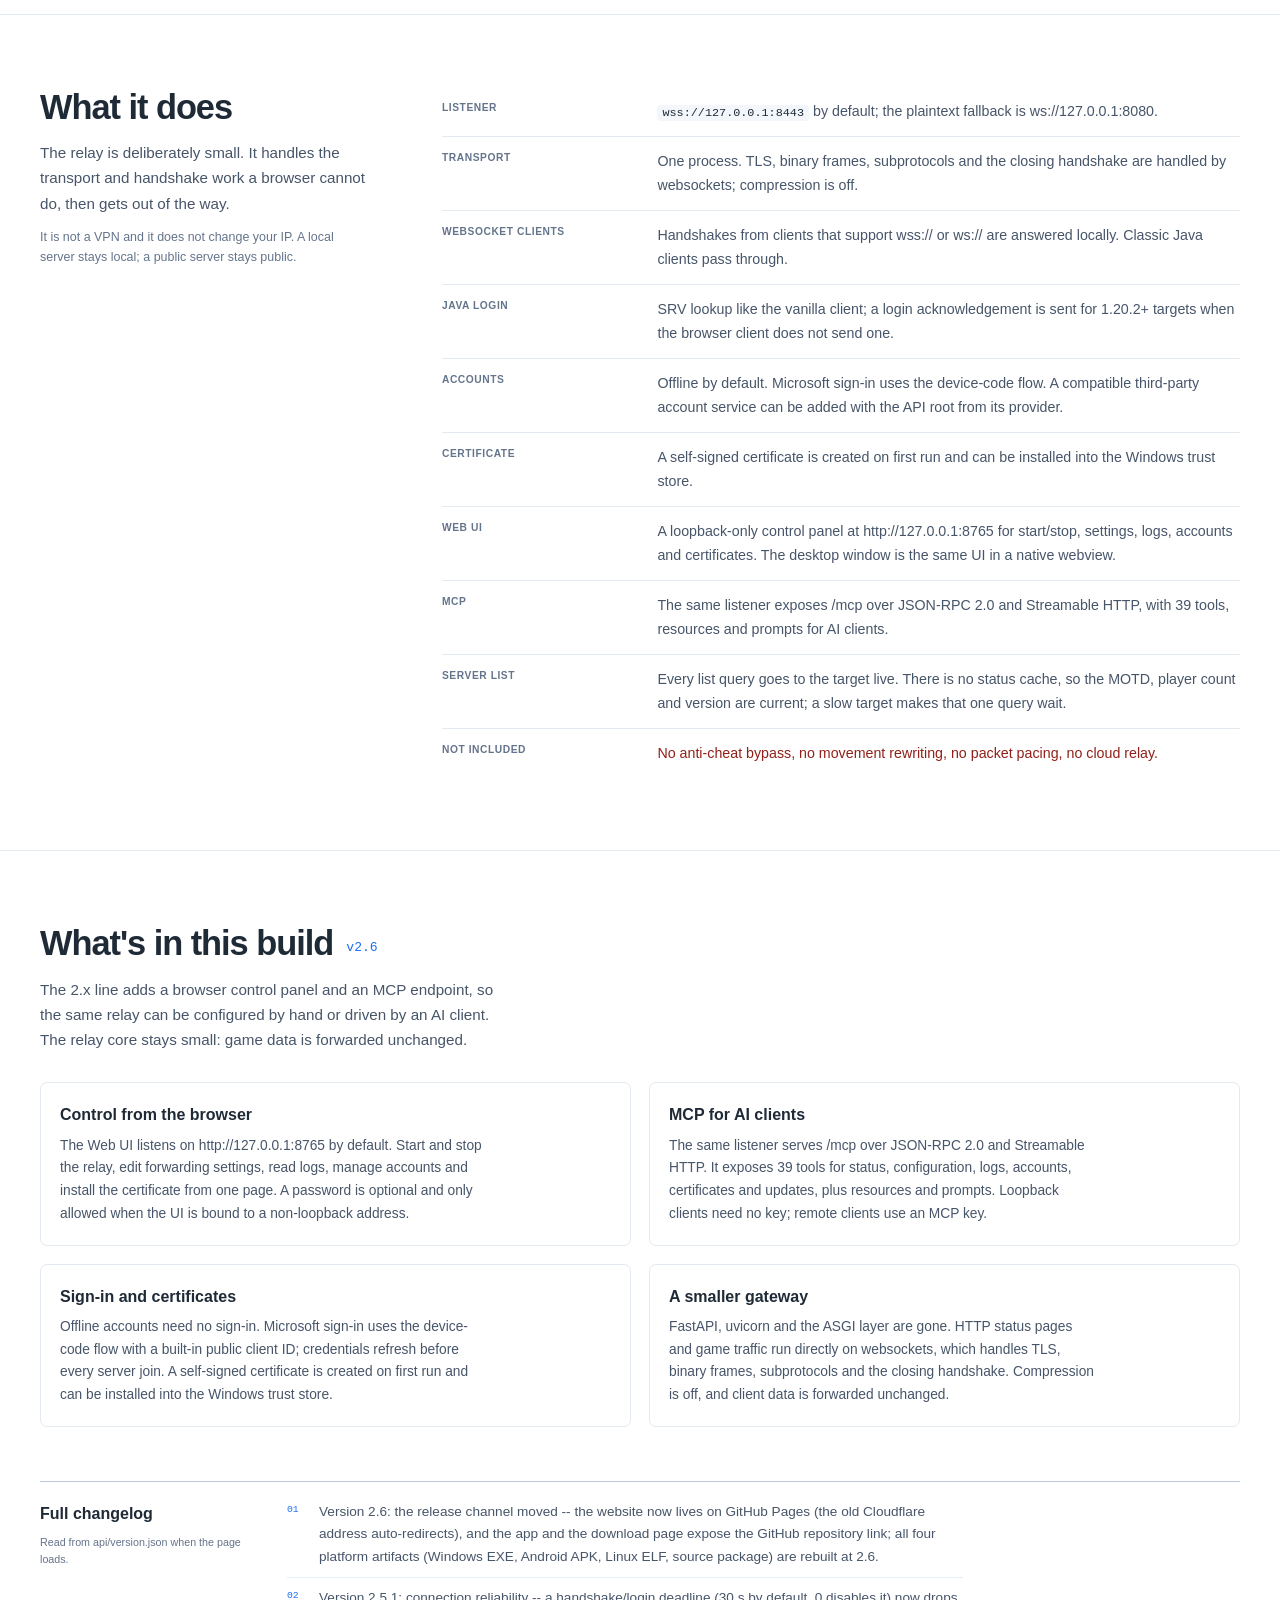
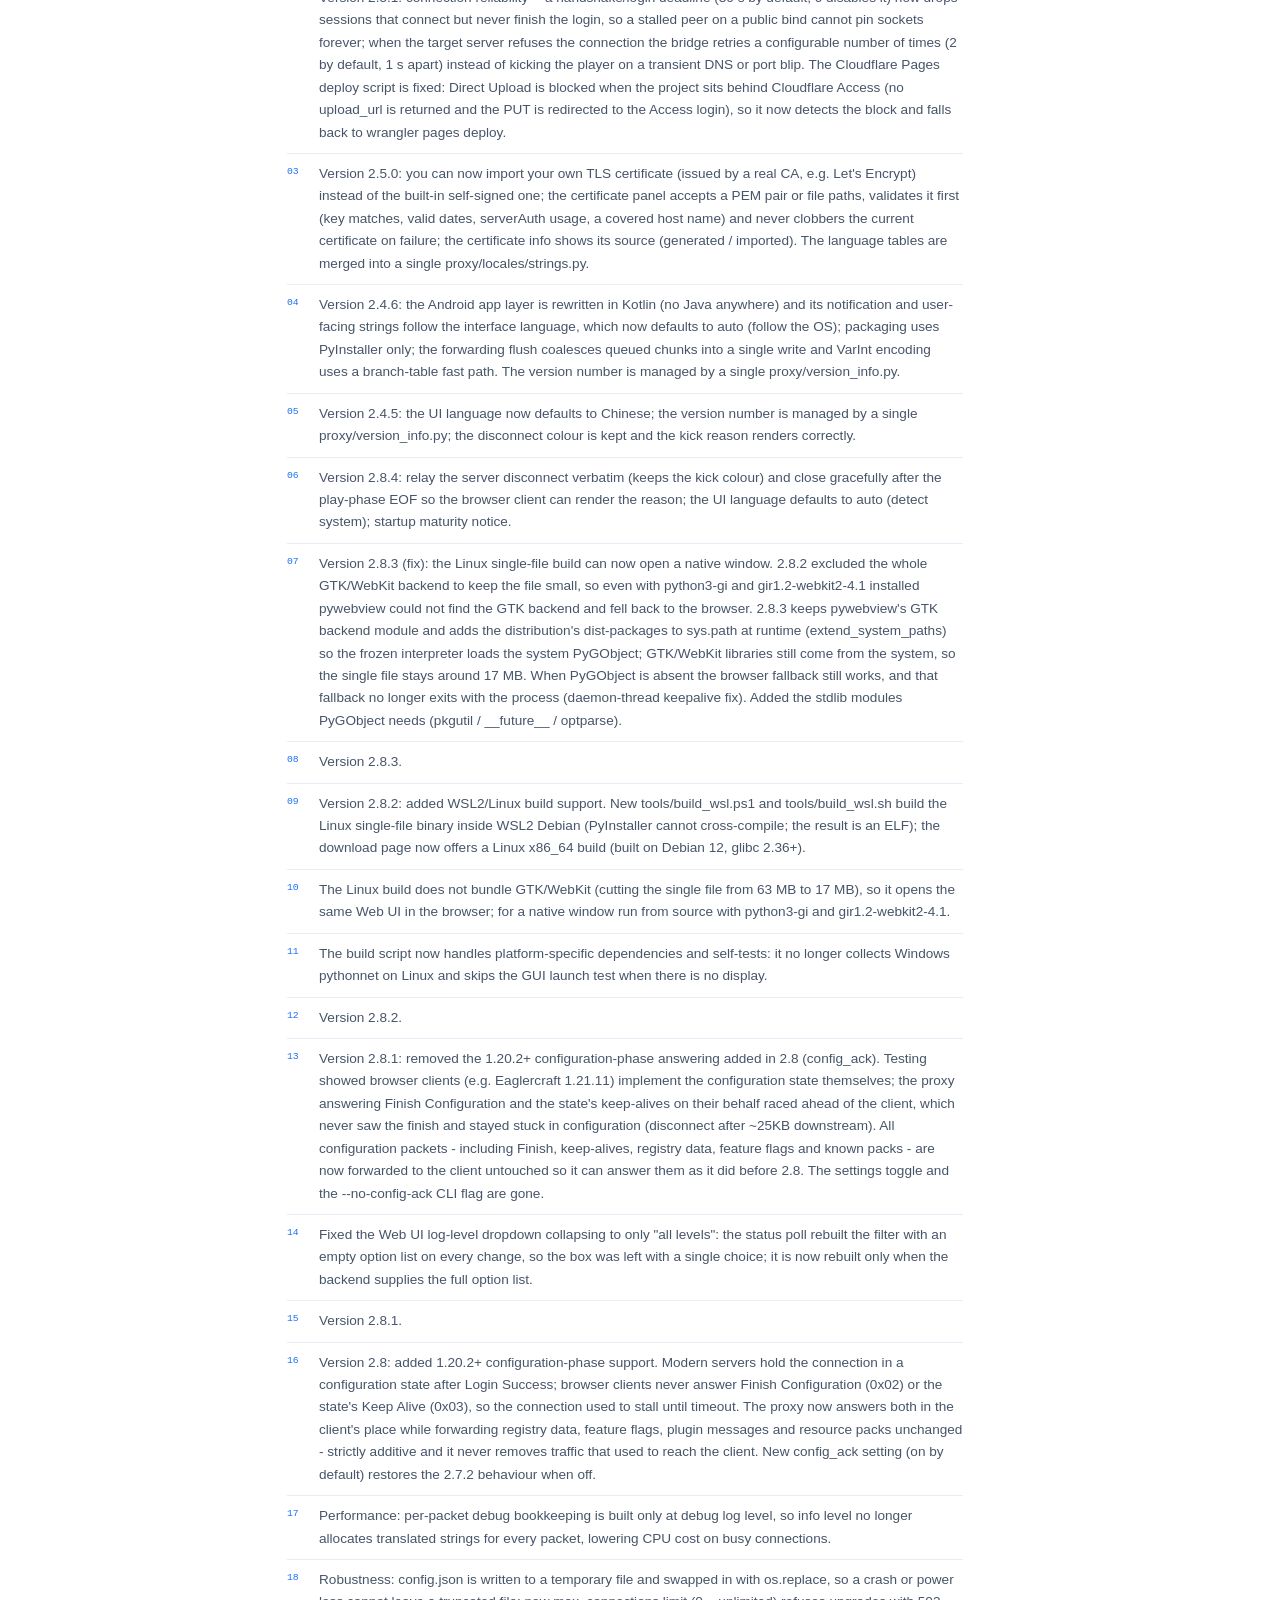
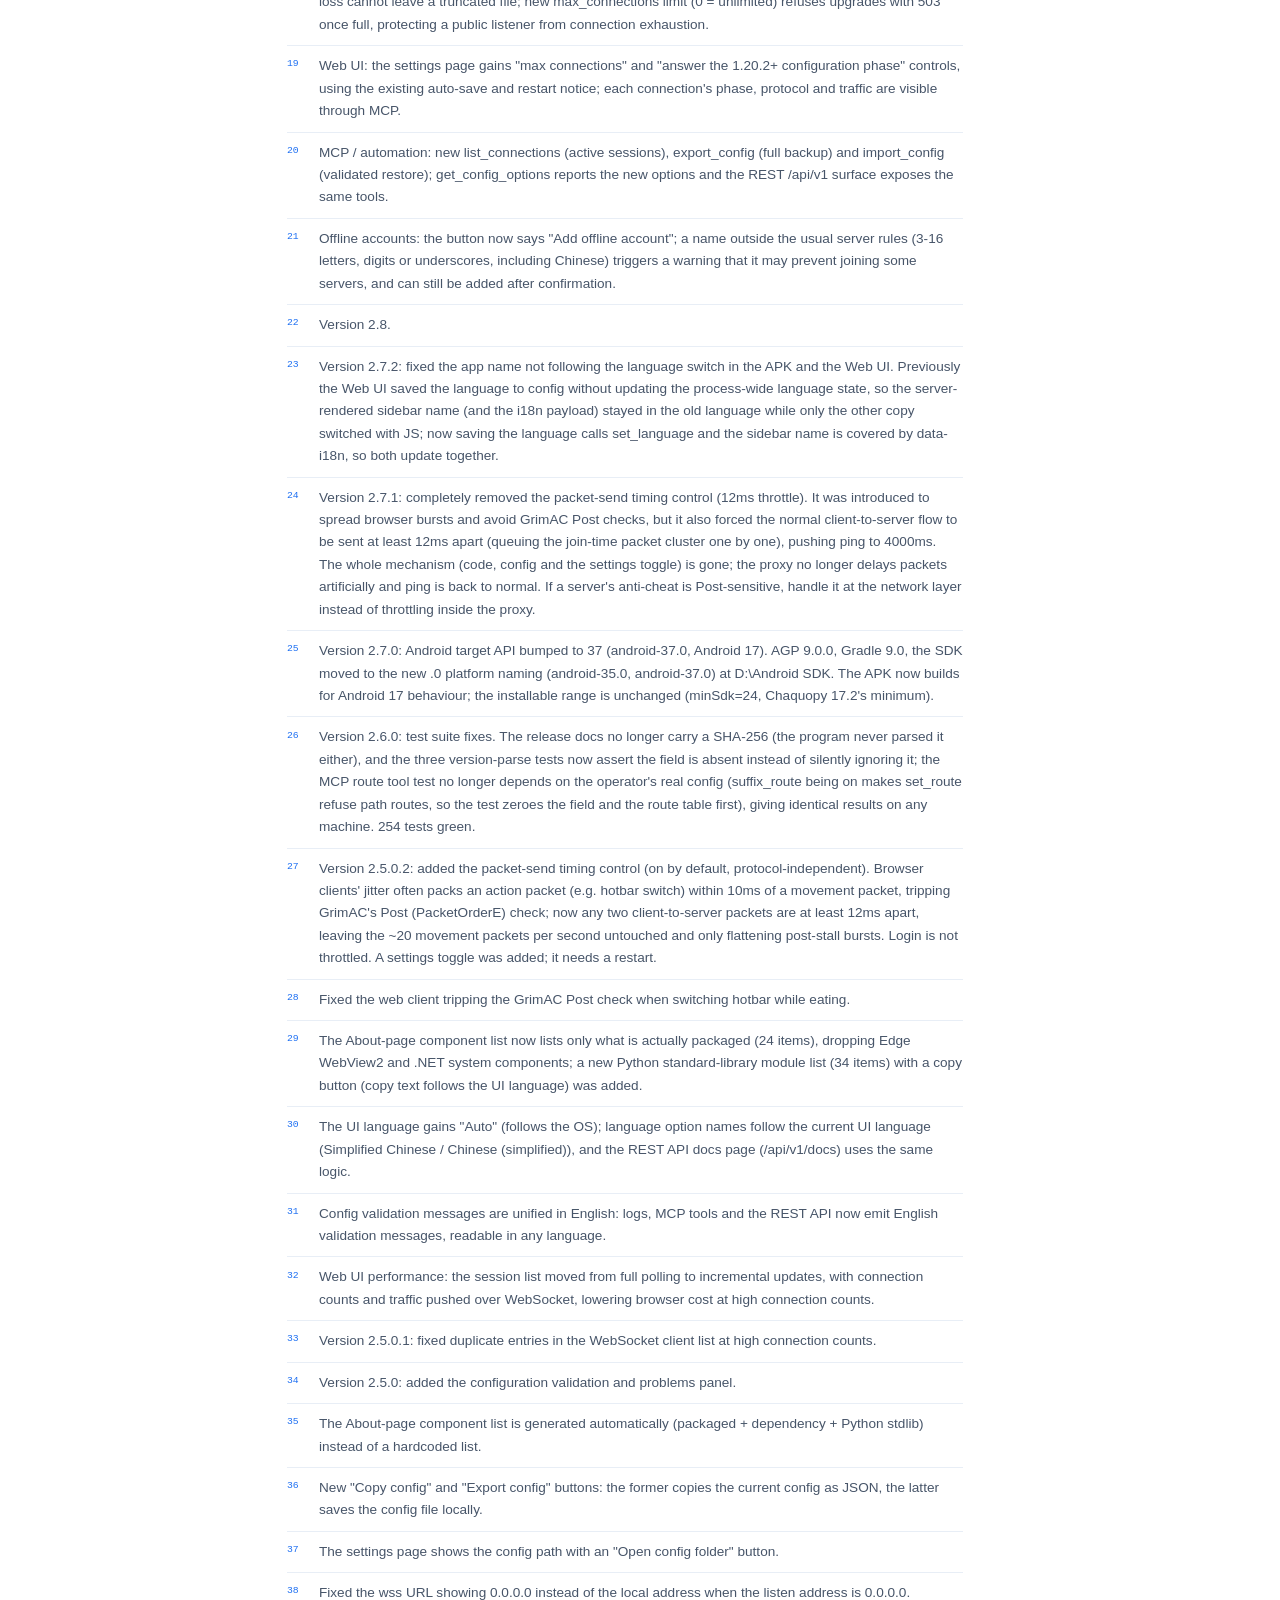
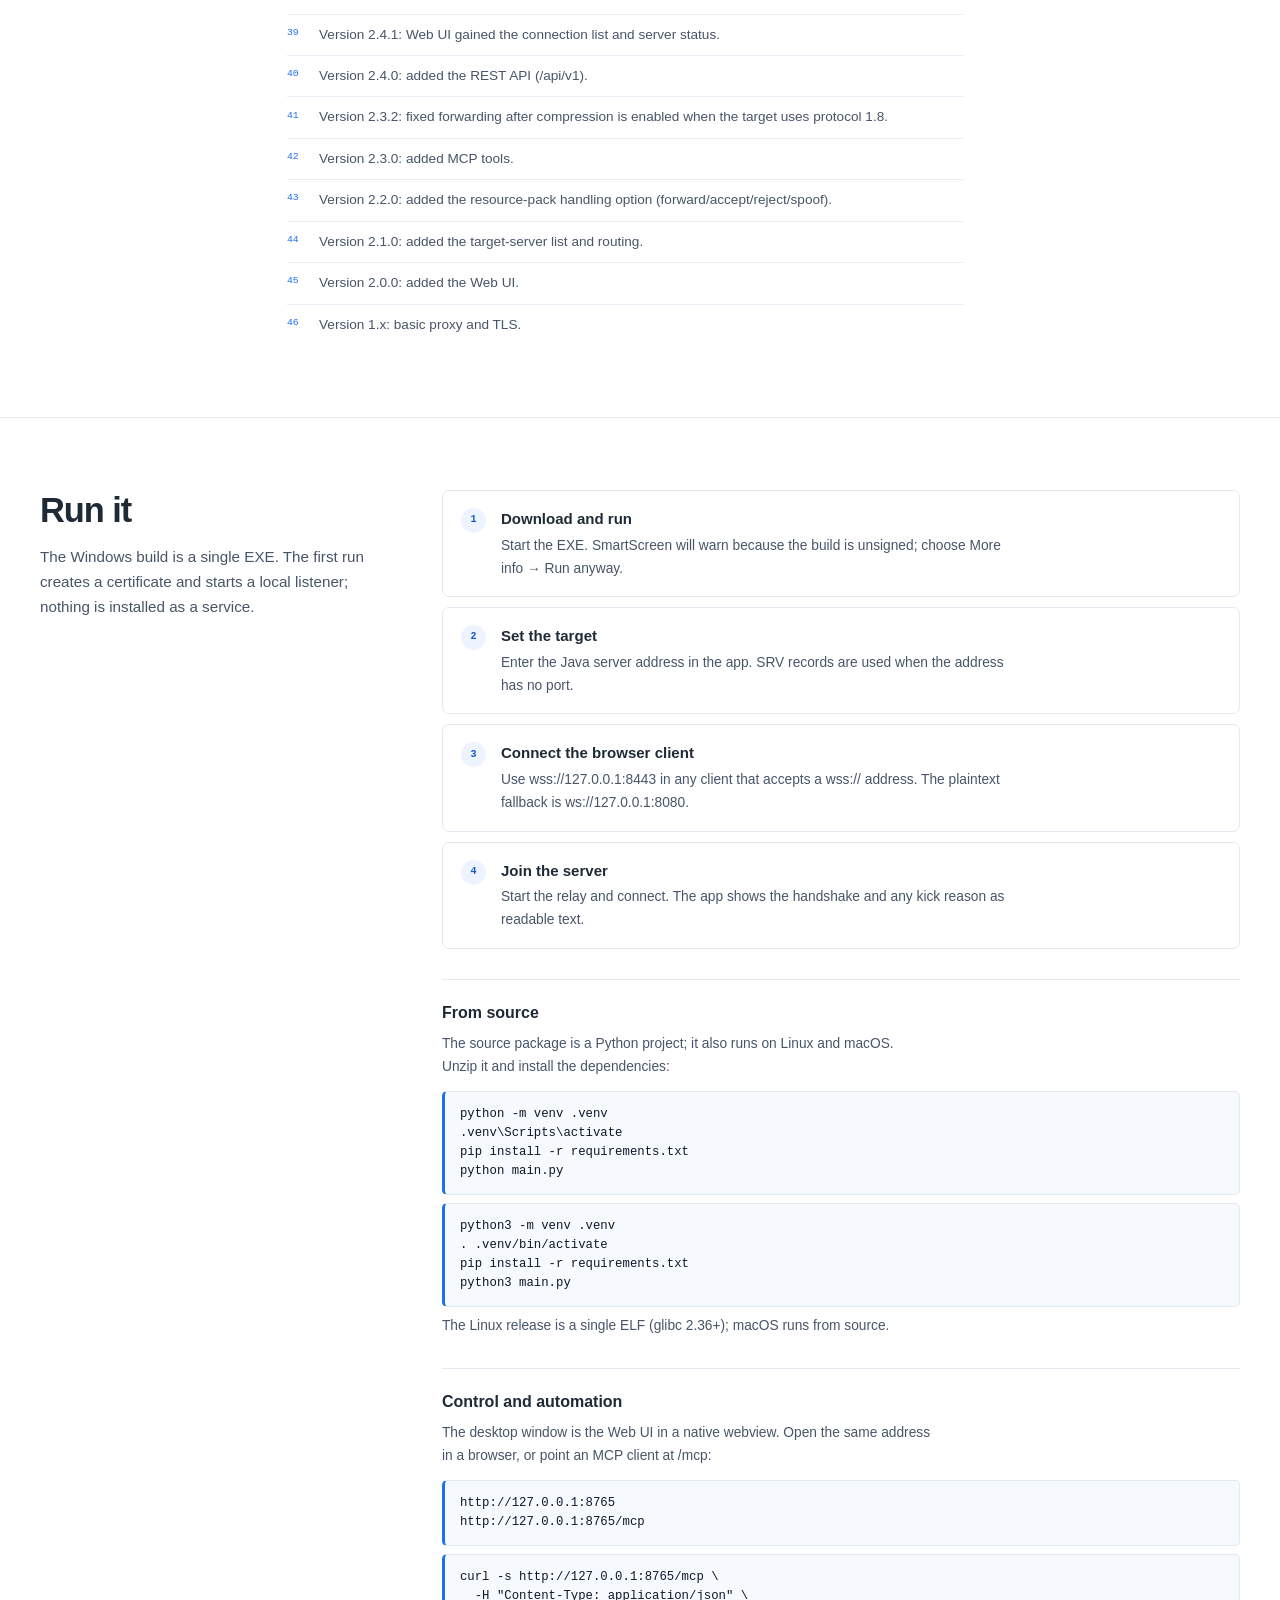
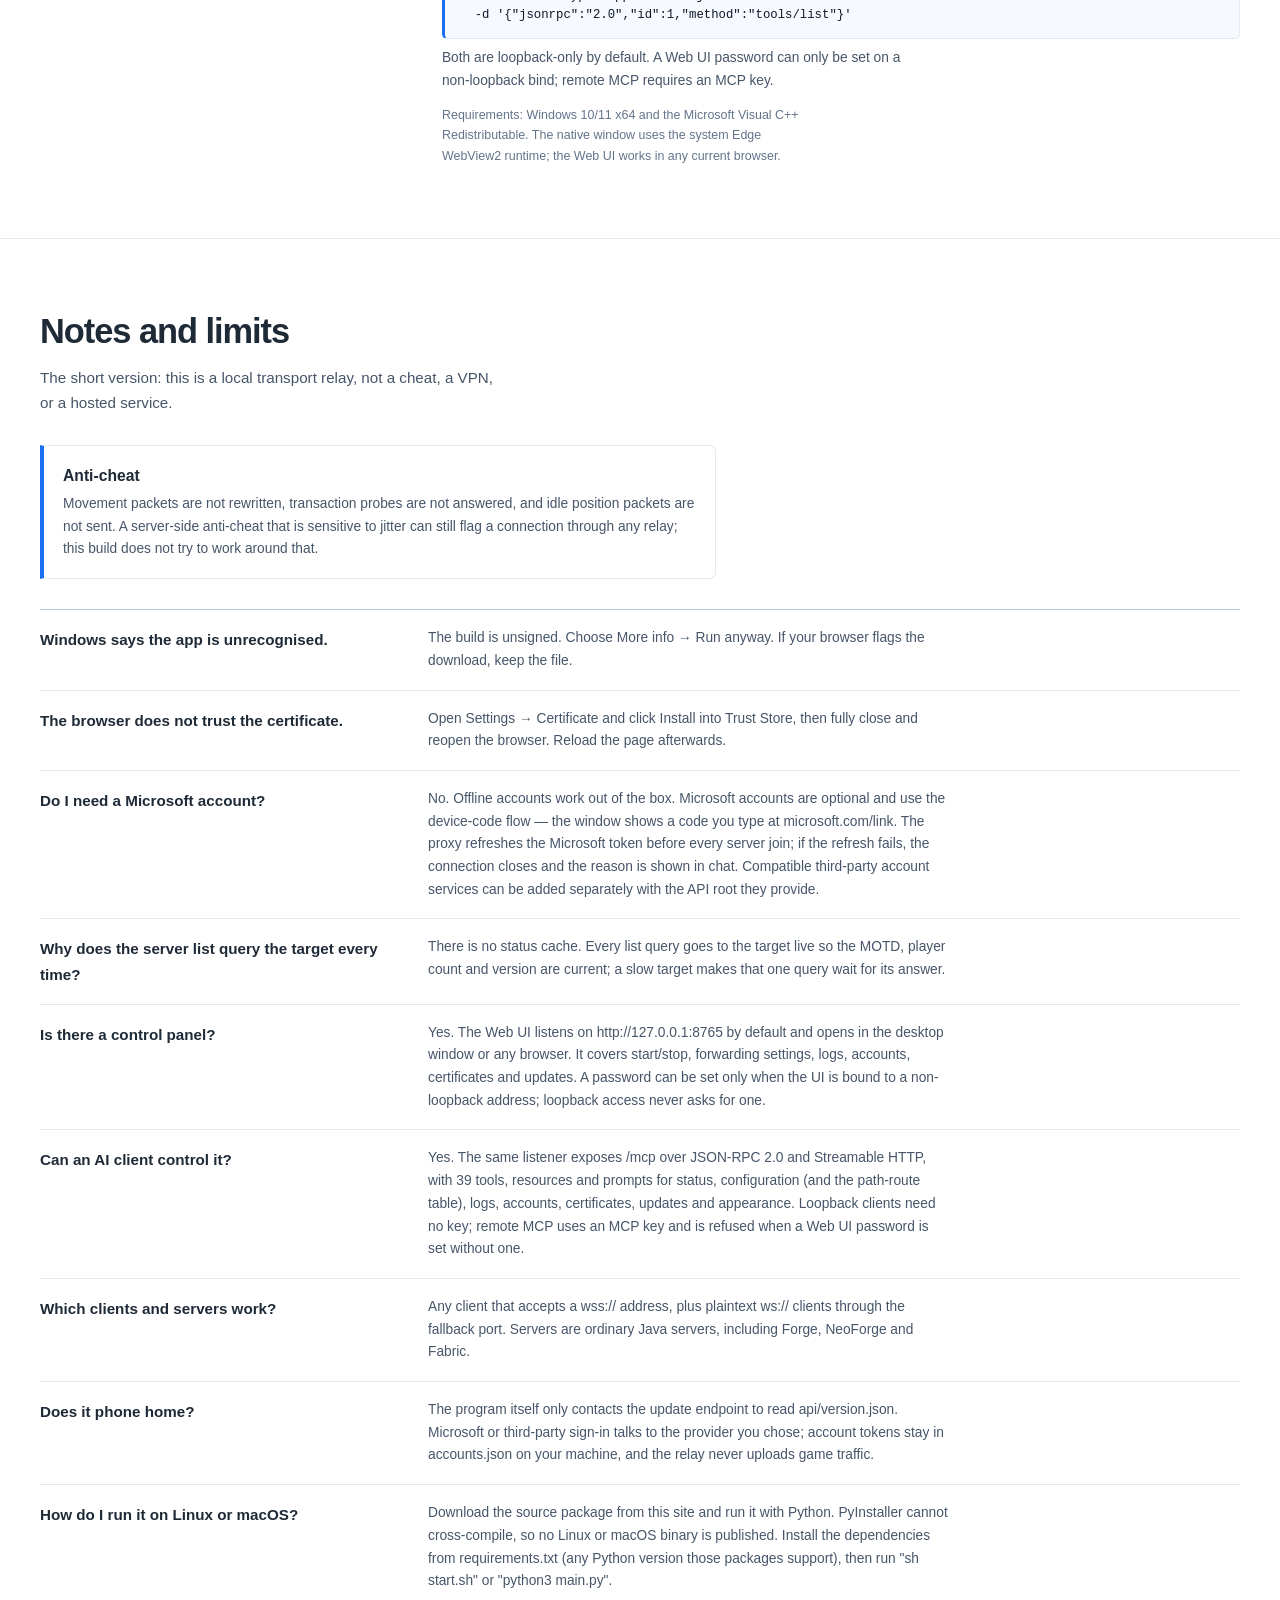
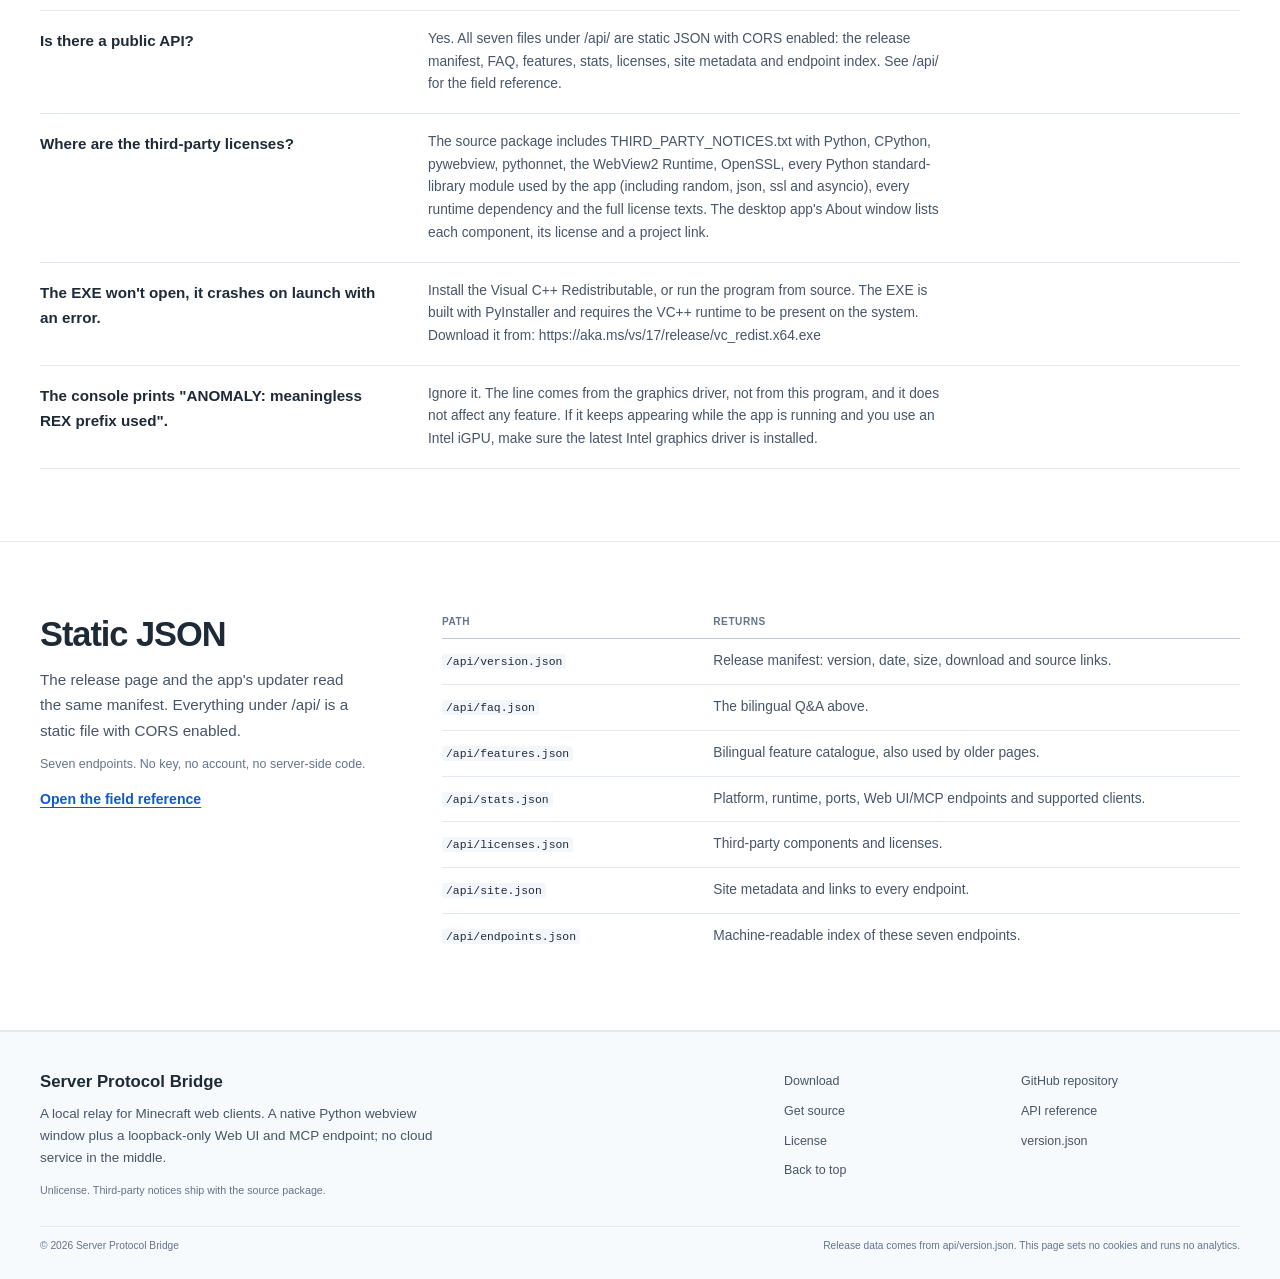
==== commit f0424201: "build: bump to 2.6, move the site to GitHub Pages and refresh the release artifacts" ====
--- a/web/index.html
+++ b/web/index.html
@@ -5,12 +5,12 @@
   <meta name="viewport" content="width=device-width, initial-scale=1">
   <title data-i18n="page.title">Server Protocol Bridge — Downloads</title>
   <meta name="description" content="A local relay for Minecraft clients that use wss:// or ws://. Windows build, Web UI, MCP control, checksums, release notes and a static API." data-i18n-content="meta.description">
-  <link rel="canonical" href="https://banbengengxinjiancha.pages.dev/">
+  <link rel="canonical" href="https://848488489-ff.github.io/ServerProtocolBridge/">
   <meta property="og:type" content="website">
   <meta property="og:site_name" content="Server Protocol Bridge">
   <meta property="og:title" content="Server Protocol Bridge — Downloads">
   <meta property="og:description" content="A local relay for Minecraft web clients: Windows build, Web UI, MCP control, checksums and a static release API.">
-  <meta property="og:url" content="https://banbengengxinjiancha.pages.dev/">
+  <meta property="og:url" content="https://848488489-ff.github.io/ServerProtocolBridge/">
   <meta name="twitter:card" content="summary">
   <meta name="twitter:title" content="Server Protocol Bridge — Downloads">
   <meta name="twitter:description" content="A local relay for Minecraft web clients: Windows build, Web UI, MCP control, checksums and a static release API.">
@@ -90,7 +90,7 @@
           <p class="lead" data-i18n="hero.desc">Server Protocol Bridge listens on 127.0.0.1, terminates wss:// or ws://, translates the few packets a WebSocket client cannot send, and forwards the rest untouched. The Java server sees an ordinary client.</p>
 
           <div class="actions">
-            <a class="button button-primary" href="/downloads/Server%20Protocol%20Bridge.exe" data-download-button data-fallback-url="/downloads/Server%20Protocol%20Bridge.exe" target="_blank" rel="noopener noreferrer">
+            <a class="button button-primary" href="https://848488489-ff.github.io/ServerProtocolBridge/downloads/Server%20Protocol%20Bridge.exe" data-download-button data-fallback-url="https://848488489-ff.github.io/ServerProtocolBridge/downloads/Server%20Protocol%20Bridge.exe" target="_blank" rel="noopener noreferrer">
               <span data-download-label data-i18n="action.download">Download for Windows</span>
               <span aria-hidden="true">→</span>
             </a>
@@ -133,12 +133,12 @@
             </div>
             <div>
               <dt data-i18n="docket.link">Direct link</dt>
-              <dd><a class="direct-link" id="download-url" href="/downloads/Server%20Protocol%20Bridge.exe" data-fallback-url="/downloads/Server%20Protocol%20Bridge.exe" target="_blank" rel="noopener noreferrer">Server Protocol Bridge.exe</a></dd>
+              <dd><a class="direct-link" id="download-url" href="https://848488489-ff.github.io/ServerProtocolBridge/downloads/Server%20Protocol%20Bridge.exe" data-fallback-url="https://848488489-ff.github.io/ServerProtocolBridge/downloads/Server%20Protocol%20Bridge.exe" target="_blank" rel="noopener noreferrer">Server Protocol Bridge.exe</a></dd>
             </div>
           </dl>
 
           <div class="docket-actions">
-            <a class="button button-secondary" id="source-button" href="/downloads/ServerProtocolBridge-2.4.6-source.zip" data-source-button data-fallback-url="/downloads/ServerProtocolBridge-2.4.6-source.zip" target="_blank" rel="noopener noreferrer">
+            <a class="button button-secondary" id="source-button" href="https://848488489-ff.github.io/ServerProtocolBridge/downloads/ServerProtocolBridge-2.6-source.zip" data-source-button data-fallback-url="https://848488489-ff.github.io/ServerProtocolBridge/downloads/ServerProtocolBridge-2.6-source.zip" target="_blank" rel="noopener noreferrer">
               <span data-source-label data-i18n="action.source">Get source</span>
             </a>
             <p class="status" id="release-status" role="status" data-i18n="release.status">Reading api/version.json…</p>
@@ -178,7 +178,7 @@
                 <dd><span data-download-meta-date>—</span></dd>
               </div>
             </dl>
-            <a class="button button-primary" href="/downloads/Server%20Protocol%20Bridge.exe" data-download-button data-fallback-url="/downloads/Server%20Protocol%20Bridge.exe" target="_blank" rel="noopener noreferrer">
+            <a class="button button-primary" href="https://848488489-ff.github.io/ServerProtocolBridge/downloads/Server%20Protocol%20Bridge.exe" data-download-button data-fallback-url="https://848488489-ff.github.io/ServerProtocolBridge/downloads/Server%20Protocol%20Bridge.exe" target="_blank" rel="noopener noreferrer">
               <span data-download-label data-i18n="action.download">Download for Windows</span>
               <span aria-hidden="true">→</span>
             </a>
@@ -205,7 +205,7 @@
                 <dd><span data-linux-meta-date>—</span></dd>
               </div>
             </dl>
-            <a class="button button-primary" href="/downloads/Server%20Protocol%20Bridge-linux-x86_64" data-linux-button data-fallback-url="/downloads/Server%20Protocol%20Bridge-linux-x86_64" target="_blank" rel="noopener noreferrer">
+            <a class="button button-primary" href="https://848488489-ff.github.io/ServerProtocolBridge/downloads/Server%20Protocol%20Bridge-linux-x86_64" data-linux-button data-fallback-url="https://848488489-ff.github.io/ServerProtocolBridge/downloads/Server%20Protocol%20Bridge-linux-x86_64" target="_blank" rel="noopener noreferrer">
               <span data-linux-label data-i18n="action.linux">Download for Linux</span>
               <span aria-hidden="true">→</span>
             </a>
@@ -228,7 +228,7 @@
                 <dd><span data-source-meta-date>—</span></dd>
               </div>
             </dl>
-            <a class="button button-secondary" href="/downloads/ServerProtocolBridge-2.4.6-source.zip" data-source-button data-fallback-url="/downloads/ServerProtocolBridge-2.4.6-source.zip" target="_blank" rel="noopener noreferrer">
+            <a class="button button-secondary" href="https://848488489-ff.github.io/ServerProtocolBridge/downloads/ServerProtocolBridge-2.6-source.zip" data-source-button data-fallback-url="https://848488489-ff.github.io/ServerProtocolBridge/downloads/ServerProtocolBridge-2.6-source.zip" target="_blank" rel="noopener noreferrer">
               <span data-source-label data-i18n="action.source">Get source</span>
             </a>
           </article>
@@ -254,7 +254,7 @@
                 <dd><span data-apk-meta-date>—</span></dd>
               </div>
             </dl>
-            <a class="button button-primary" href="/downloads/Server%20Protocol%20Bridge.apk" data-apk-button data-fallback-url="/downloads/Server%20Protocol%20Bridge.apk" target="_blank" rel="noopener noreferrer">
+            <a class="button button-primary" href="https://848488489-ff.github.io/ServerProtocolBridge/downloads/Server%20Protocol%20Bridge.apk" data-apk-button data-fallback-url="https://848488489-ff.github.io/ServerProtocolBridge/downloads/Server%20Protocol%20Bridge.apk" target="_blank" rel="noopener noreferrer">
               <span data-apk-label data-i18n="action.android">Download APK</span>
               <span aria-hidden="true">→</span>
             </a>
@@ -264,7 +264,7 @@
         <p class="download-note" data-i18n="download.note">The builds are unsigned.</p>
 
         <noscript>
-          <p class="download-note">JavaScript is disabled. Direct downloads: <a href="/downloads/Server%20Protocol%20Bridge.exe">Windows EXE</a> · <a href="/downloads/Server%20Protocol%20Bridge-linux-x86_64">Linux ELF</a> · <a href="/downloads/Server%20Protocol%20Bridge.apk">Android APK</a> · <a href="/downloads/ServerProtocolBridge-2.4.6-source.zip">source ZIP</a>.</p>
+          <p class="download-note">JavaScript is disabled. Direct downloads: <a href="https://848488489-ff.github.io/ServerProtocolBridge/downloads/Server%20Protocol%20Bridge.exe">Windows EXE</a> · <a href="https://848488489-ff.github.io/ServerProtocolBridge/downloads/Server%20Protocol%20Bridge-linux-x86_64">Linux ELF</a> · <a href="https://848488489-ff.github.io/ServerProtocolBridge/downloads/Server%20Protocol%20Bridge.apk">Android APK</a> · <a href="https://848488489-ff.github.io/ServerProtocolBridge/downloads/ServerProtocolBridge-2.6-source.zip">source ZIP</a>.</p>
         </noscript>
       </div>
     </section>
@@ -506,7 +506,8 @@
 
       <nav class="colophon-links" aria-label="Links" data-i18n-aria-label="footer.links">
         <a href="#download" data-i18n="footer.download">Download</a>
-        <a href="/downloads/ServerProtocolBridge-2.4.6-source.zip" data-source-button data-fallback-url="/downloads/ServerProtocolBridge-2.4.6-source.zip" target="_blank" rel="noopener noreferrer"><span data-source-label data-i18n="action.source">Get source</span></a>
+        <a href="https://github.com/848488489-ff/ServerProtocolBridge" target="_blank" rel="noopener noreferrer" data-i18n="footer.github">GitHub repository</a>
+        <a href="https://848488489-ff.github.io/ServerProtocolBridge/downloads/ServerProtocolBridge-2.6-source.zip" data-source-button data-fallback-url="https://848488489-ff.github.io/ServerProtocolBridge/downloads/ServerProtocolBridge-2.6-source.zip" target="_blank" rel="noopener noreferrer"><span data-source-label data-i18n="action.source">Get source</span></a>
         <a href="api/" data-i18n="footer.api">API reference</a>
         <a href="LICENSE" target="_blank" rel="noopener noreferrer" data-i18n="footer.license">License</a>
         <a href="api/version.json" data-i18n="footer.version">version.json</a>
